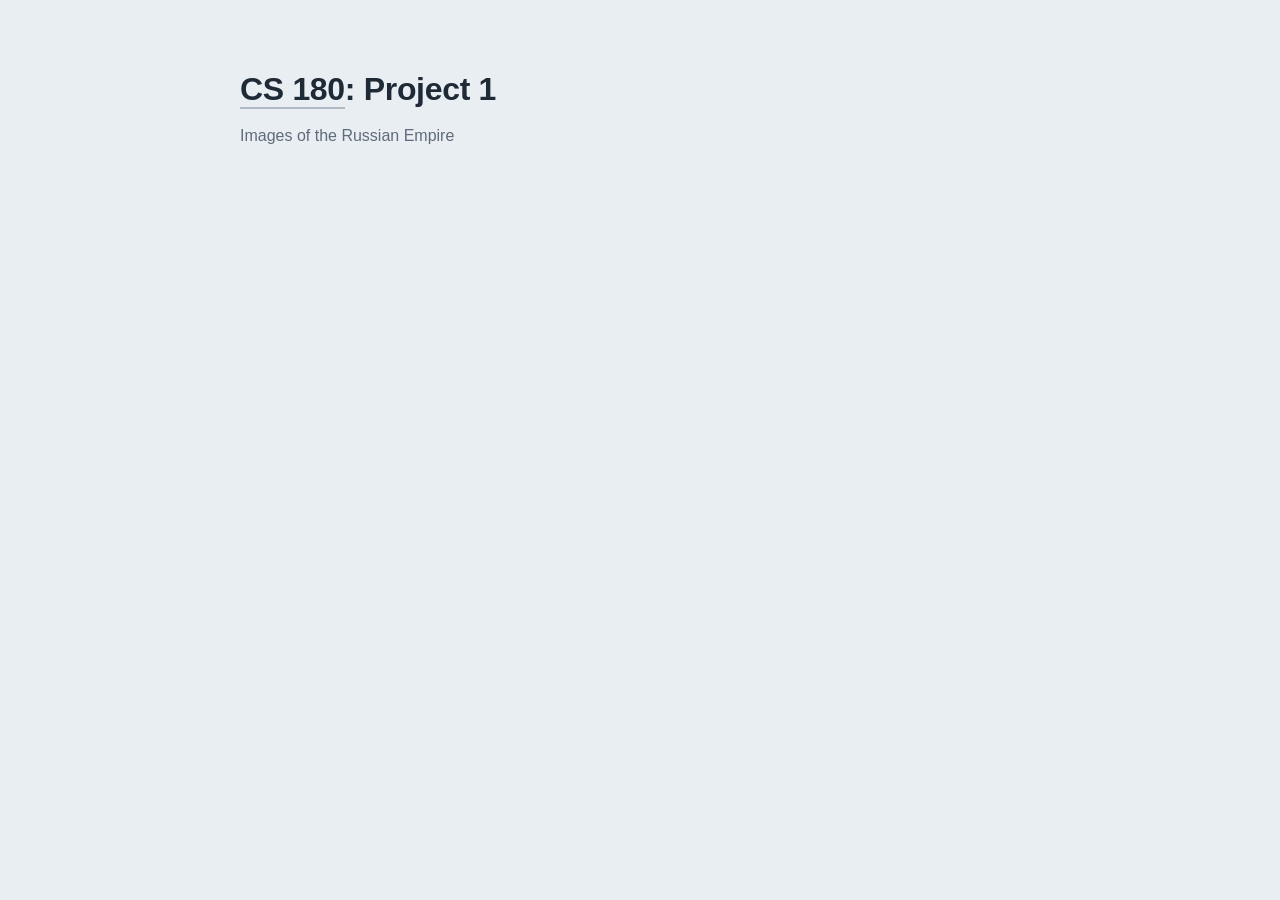
==== proj1/index.html @ c1b280d6 "Add Project 1 page and index entry Co-authored-by: Copilot App <223556219+Copilot@users.noreply.gith" ====
<!DOCTYPE html>
<html lang="en">
<head>
    <meta charset="UTF-8">
    <meta name="viewport" content="width=device-width, initial-scale=1.0">
    <title>CS 180: Project 1</title>
    <link rel="stylesheet" href="../style.css">
    <link rel="icon" href="data:image/svg+xml,<svg xmlns=%22http://www.w3.org/2000/svg%22 viewBox=%220 0 100 100%22><text y=%22.9em%22 font-size=%2290%22>⚡</text></svg>">
</head>
<body>
    <main class="container">
        <header class="page-header">
            <h1><a class="crumb" href="../">CS 180</a>: Project 1</h1>
            <div class="subtitle">Images of the Russian Empire</div>
        </header>
    </main>
</body>
</html>
---- style.css ----
:root {
    --background-color: #e9eef3;
    --card-background: #f2f5f8;
    --text-color: #1f2a37;
    --muted-text: #5f6b7a;
    --link-color: #1e40af;
    --accent-color: #92400e;
    --border-color: #b0bac5;
    --max-width: 800px;
    --horizontal-padding: 2rem;
}

body {
    font-family: -apple-system, BlinkMacSystemFont, 'Segoe UI', Roboto, Oxygen, Ubuntu, Cantarell, sans-serif;
    line-height: 1.6;
    margin: 0;
    padding: 0;
    background-color: var(--background-color);
    color: var(--text-color);
    -webkit-text-size-adjust: 100%;
}

a {
    color: var(--link-color);
}

/* Layout */
.container {
    max-width: var(--max-width);
    margin: 0 auto;
    padding: 4rem var(--horizontal-padding);
}

.page-header {
    margin-bottom: 1rem;
}

.page-header h1 {
    margin: 0 0 0.5rem;
    font-size: 2rem;
    font-weight: 600;
    letter-spacing: -0.01em;
}

.subtitle {
    color: var(--muted-text);
    font-size: 1rem;
}

/* Sections */
.part {
    margin-top: 2.5rem;
    padding-top: 2rem;
    border-top: 2px solid var(--border-color);
}

.part h2 {
    font-size: 1.5rem;
    font-weight: 700;
    margin: 0 0 1rem;
    letter-spacing: -0.01em;
}

.text {
    font-size: 0.95rem;
    line-height: 1.7;
    color: var(--text-color);
    margin: 0 0 1rem;
}

.text:empty {
    margin: 0;
}

/* Galleries */
.gallery {
    display: grid;
    grid-template-columns: repeat(2, 1fr);
    gap: 1.5rem;
    margin: 1.5rem 0;
}

figure {
    margin: 0;
    background: var(--card-background);
    padding: 1rem;
    border-radius: 8px;
    box-shadow: 0 2px 4px rgba(0, 0, 0, 0.05);
}

figure img {
    width: 100%;
    height: auto;
    display: block;
    border-radius: 6px;
    background: var(--background-color);
}

figcaption {
    margin-top: 0.75rem;
    font-size: 0.85rem;
    color: var(--muted-text);
    text-align: center;
}

figure.single {
    max-width: 520px;
    margin: 1.5rem auto;
}

@media (max-width: 768px) {
    .gallery {
        grid-template-columns: 1fr;
    }

    .page-header h1 {
        font-size: 1.6rem;
    }
}

/* Breadcrumb link in page header */
.crumb {
    color: inherit;
    text-decoration: none;
    border-bottom: 2px solid var(--border-color);
    transition: border-color 0.2s ease, color 0.2s ease;
}

.crumb:hover {
    color: var(--link-color);
    border-bottom-color: var(--link-color);
}

/* Project index list */
.project-list {
    list-style: none;
    padding: 0;
    margin: 0;
}

.project-list li {
    background: var(--card-background);
    padding: 1rem 1.25rem;
    border-radius: 8px;
    box-shadow: 0 2px 4px rgba(0, 0, 0, 0.05);
    margin-bottom: 1rem;
    transition: transform 0.2s ease-in-out;
}

.project-list li:hover {
    transform: translateY(-2px);
}

.project-list a {
    font-weight: 600;
    text-decoration: none;
    color: var(--link-color);
}

.project-list a:hover {
    text-decoration: underline;
}

.project-desc {
    display: block;
    font-size: 0.9rem;
    color: var(--muted-text);
    margin-top: 0.25rem;
}
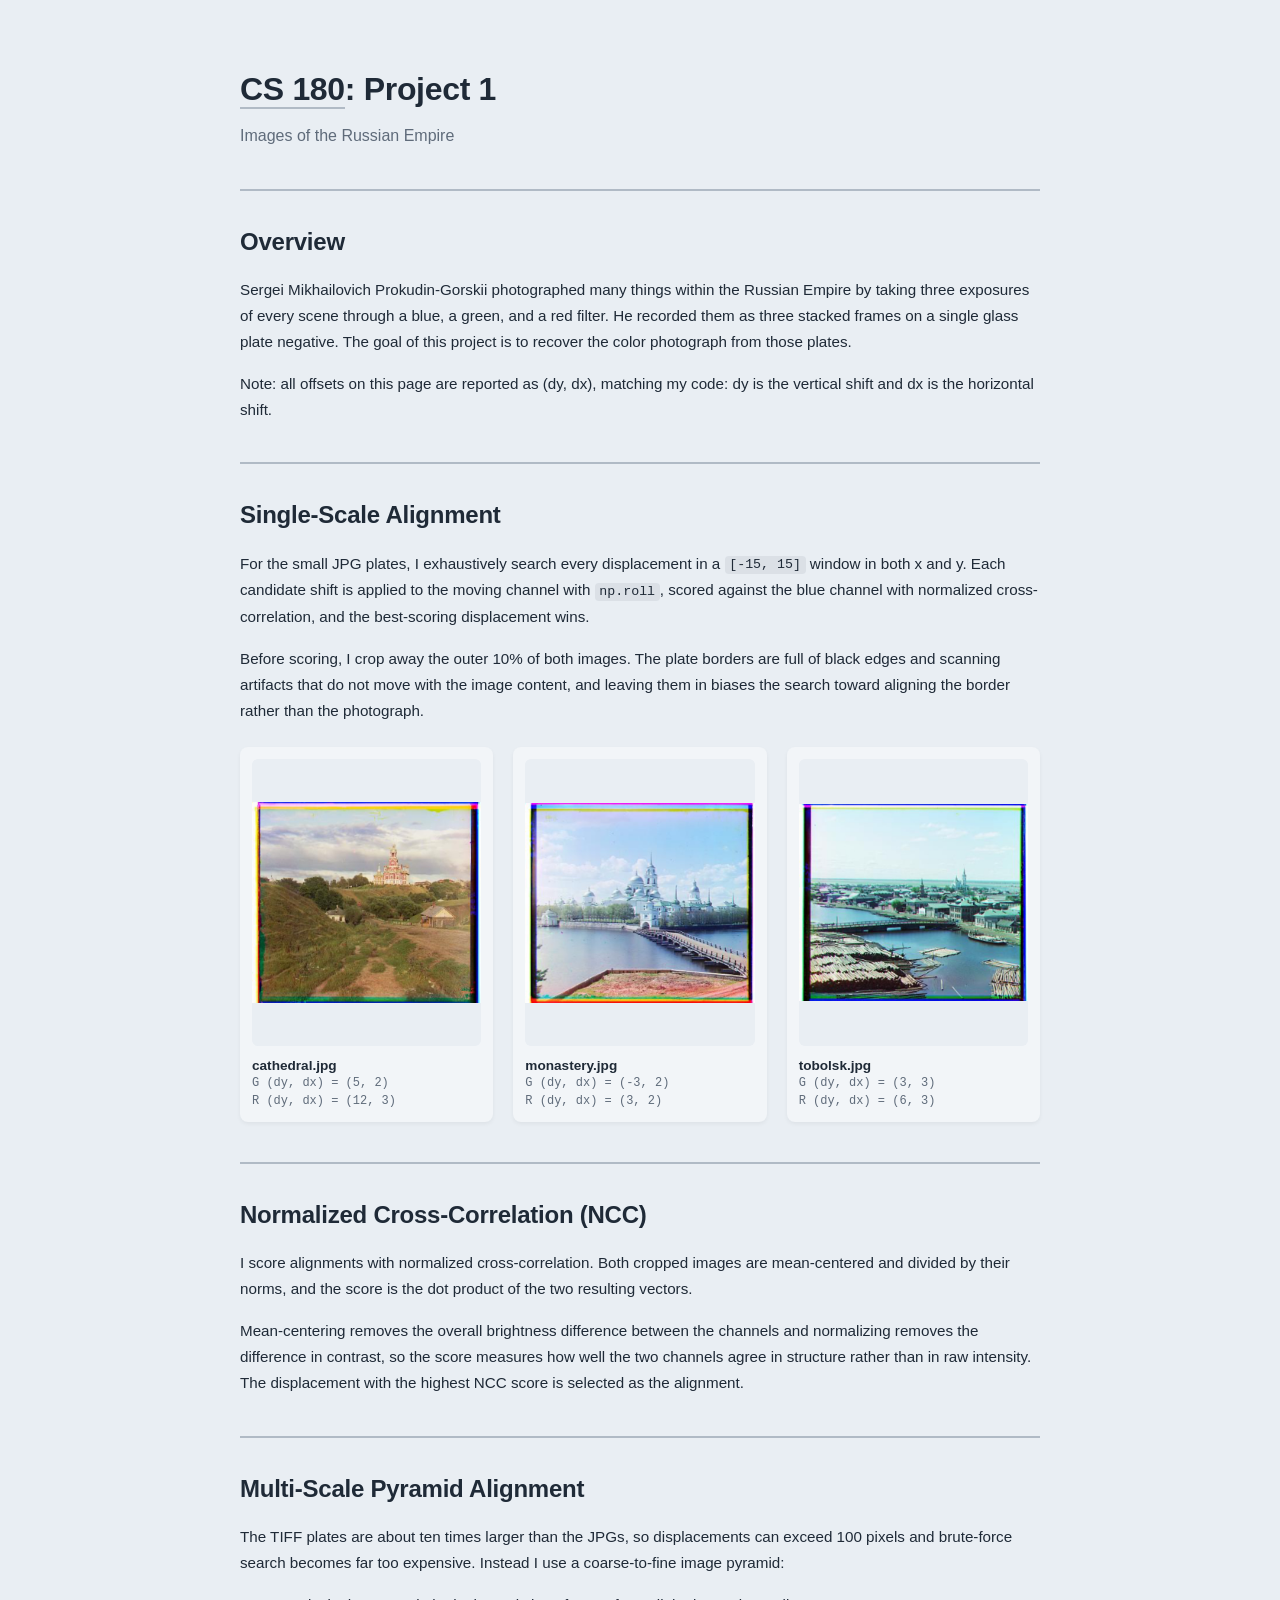
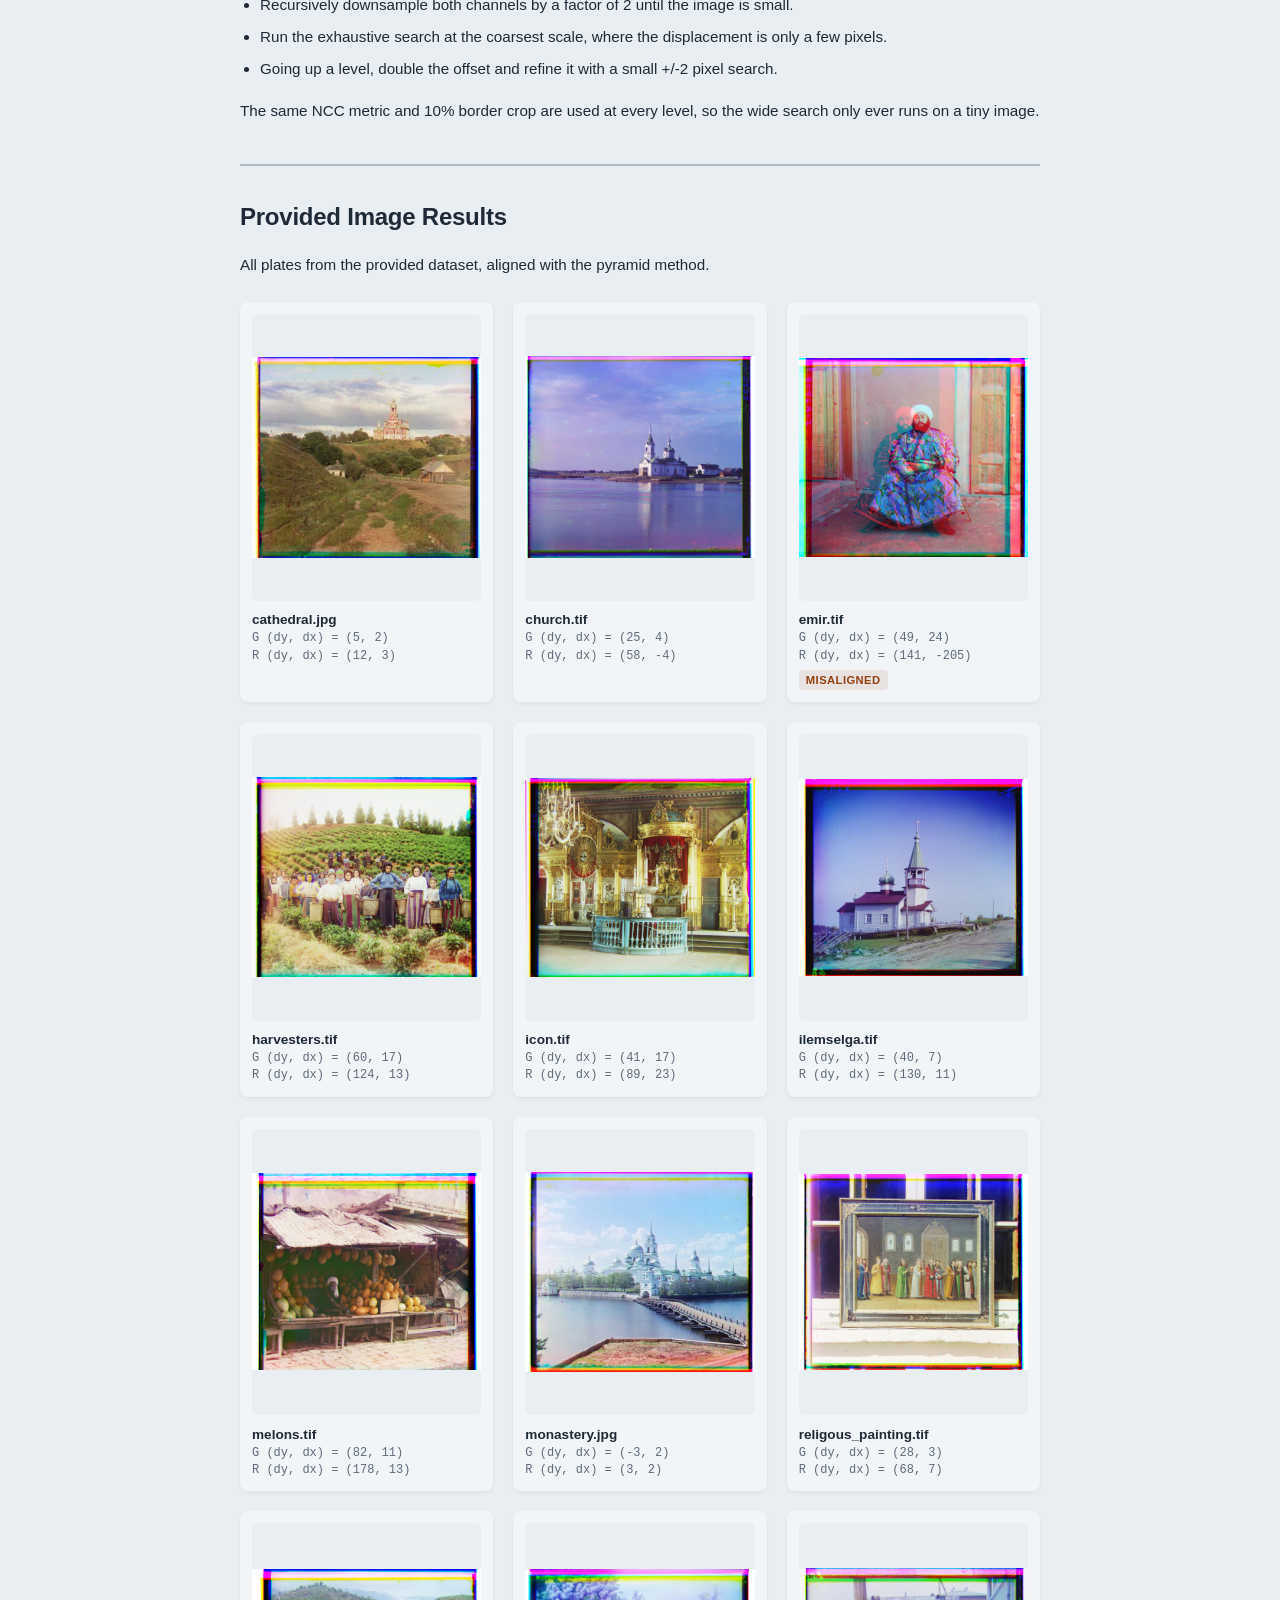
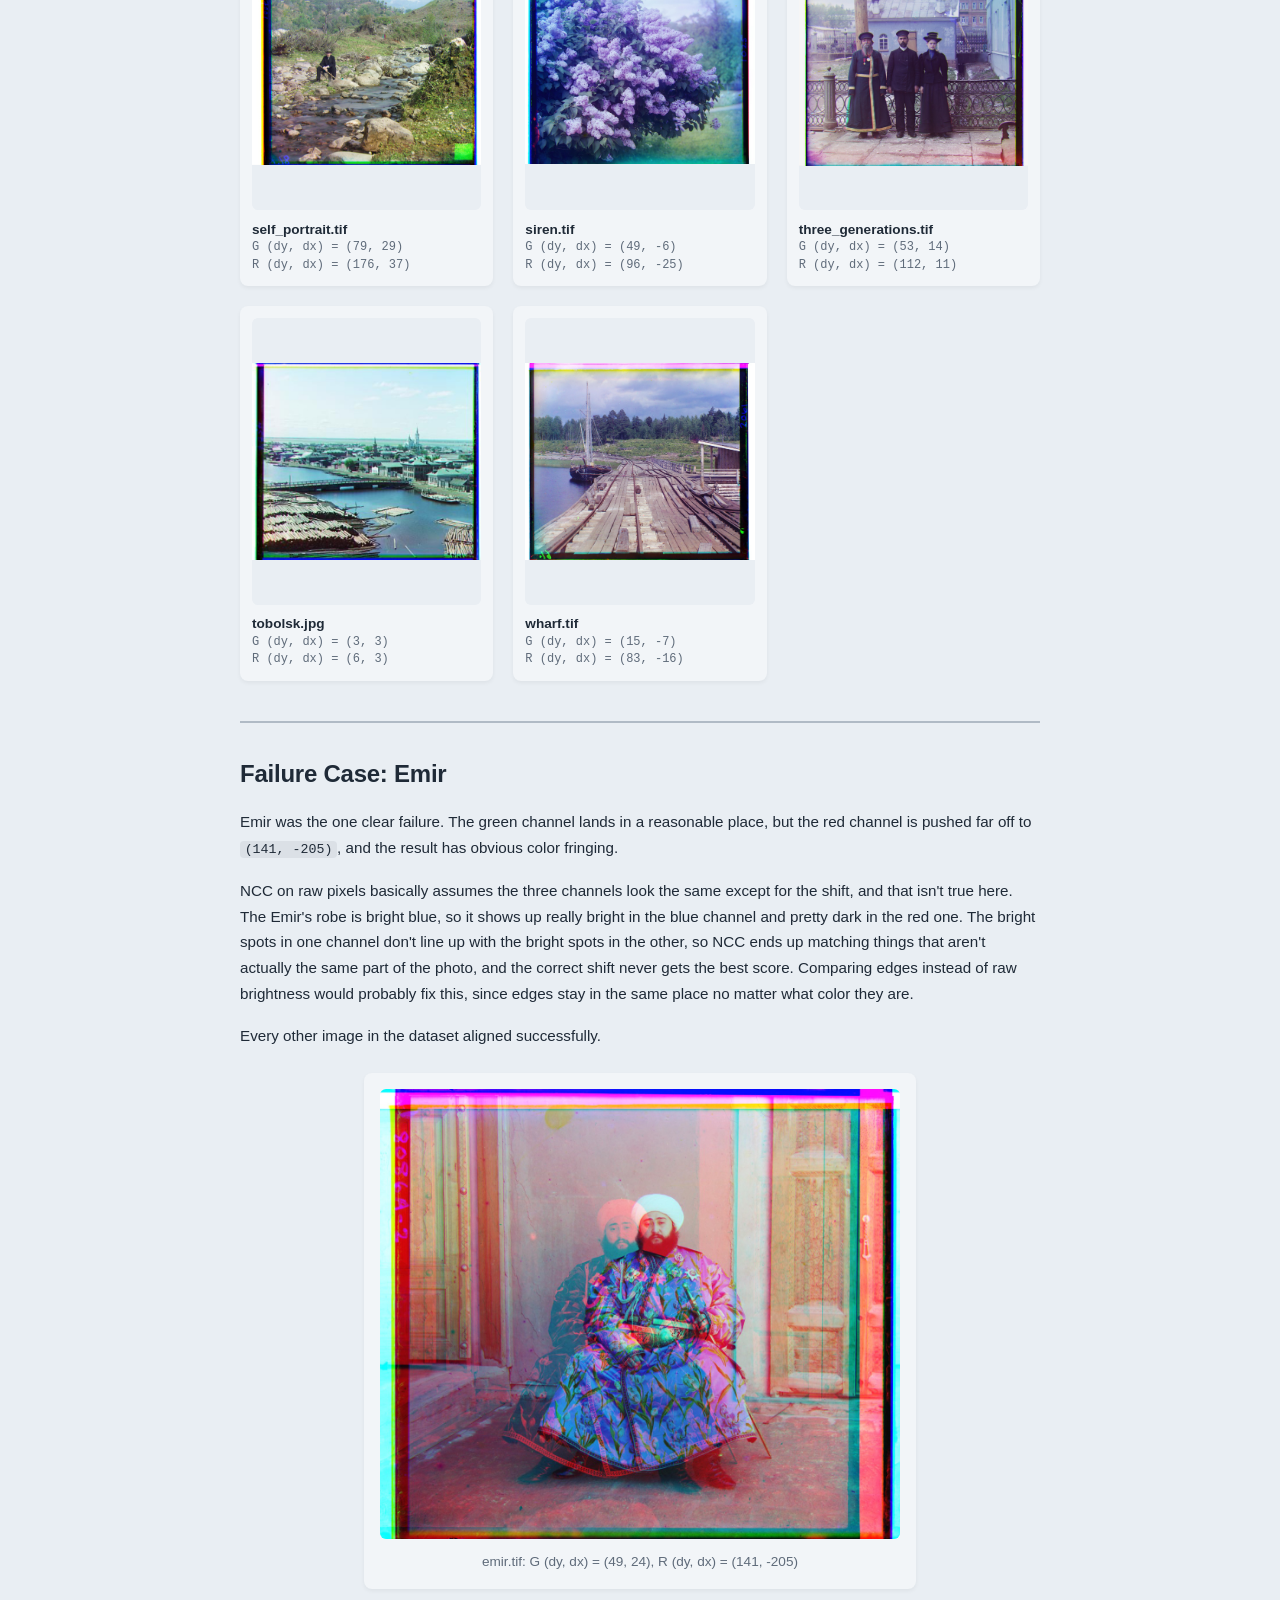
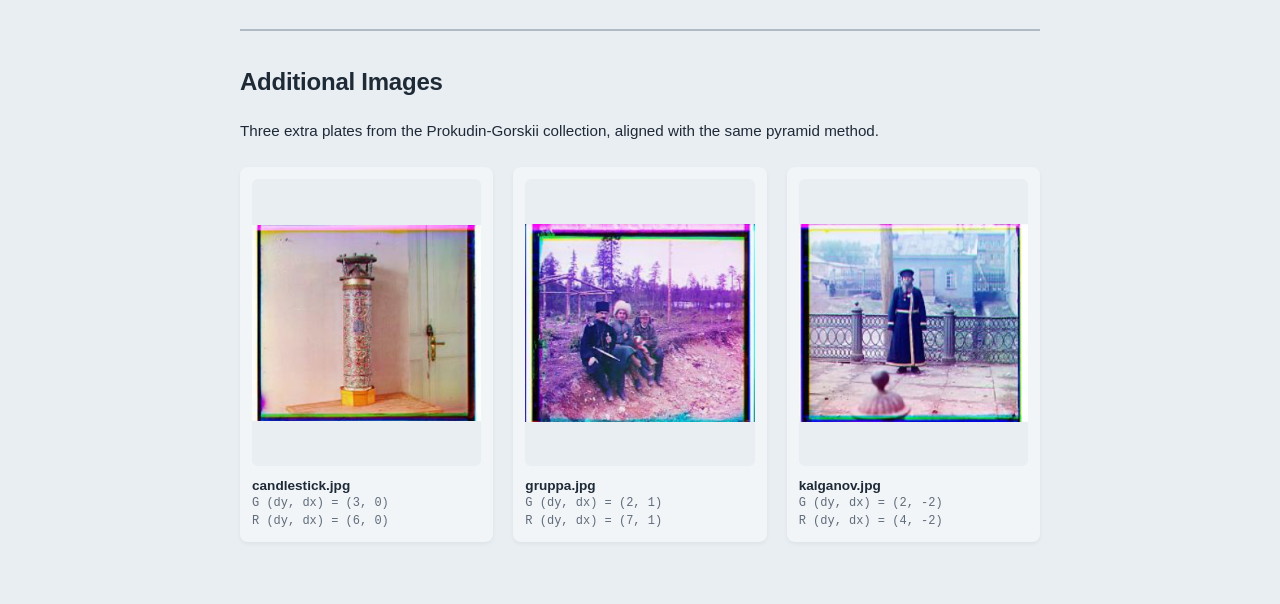
==== commit f891b567: "Add Project 1 writeup: Prokudin-Gorskii colorization Co-authored-by: Copilot App <223556219+Copilot@" ====
--- a/proj1/index.html
+++ b/proj1/index.html
@@ -13,6 +13,223 @@
             <h1><a class="crumb" href="../">CS 180</a>: Project 1</h1>
             <div class="subtitle">Images of the Russian Empire</div>
         </header>
+
+        <section class="part">
+            <h2>Overview</h2>
+            <p class="text">Sergei Mikhailovich Prokudin-Gorskii photographed many things within the Russian Empire by taking three exposures of every scene through a blue, a green, and a red filter. He recorded them as three stacked frames on a single glass plate negative. The goal of this project is to recover the color photograph from those plates.</p>
+            <p class="text">Note: all offsets on this page are reported as (dy, dx), matching my code: dy is the vertical shift and dx is the horizontal shift.</p>
+        </section>
+
+        <section class="part">
+            <h2>Single-Scale Alignment</h2>
+            <p class="text">For the small JPG plates, I exhaustively search every displacement in a <code>[-15, 15]</code> window in both x and y. Each candidate shift is applied to the moving channel with <code>np.roll</code>, scored against the blue channel with normalized cross-correlation, and the best-scoring displacement wins.</p>
+            <p class="text">Before scoring, I crop away the outer 10% of both images. The plate borders are full of black edges and scanning artifacts that do not move with the image content, and leaving them in biases the search toward aligning the border rather than the photograph.</p>
+            <div class="result-grid">
+                <figure>
+                    <img src="media/single_scale/cathedral_single.jpg" alt="Cathedral, colorized">
+                    <figcaption>
+                        <span class="img-name">cathedral.jpg</span>
+                        <span class="offset">G (dy, dx) = (5, 2)</span>
+                        <span class="offset">R (dy, dx) = (12, 3)</span>
+                    </figcaption>
+                </figure>
+                <figure>
+                    <img src="media/single_scale/monastery_single.jpg" alt="Monastery, colorized">
+                    <figcaption>
+                        <span class="img-name">monastery.jpg</span>
+                        <span class="offset">G (dy, dx) = (-3, 2)</span>
+                        <span class="offset">R (dy, dx) = (3, 2)</span>
+                    </figcaption>
+                </figure>
+                <figure>
+                    <img src="media/single_scale/tobolsk_single.jpg" alt="Tobolsk, colorized">
+                    <figcaption>
+                        <span class="img-name">tobolsk.jpg</span>
+                        <span class="offset">G (dy, dx) = (3, 3)</span>
+                        <span class="offset">R (dy, dx) = (6, 3)</span>
+                    </figcaption>
+                </figure>
+            </div>
+        </section>
+
+        <section class="part">
+            <h2>Normalized Cross-Correlation (NCC)</h2>
+            <p class="text">I score alignments with normalized cross-correlation. Both cropped images are mean-centered and divided by their norms, and the score is the dot product of the two resulting vectors.</p>
+            <p class="text">Mean-centering removes the overall brightness difference between the channels and normalizing removes the difference in contrast, so the score measures how well the two channels agree in structure rather than in raw intensity. The displacement with the highest NCC score is selected as the alignment.</p>
+        </section>
+
+        <section class="part">
+            <h2>Multi-Scale Pyramid Alignment</h2>
+            <p class="text">The TIFF plates are about ten times larger than the JPGs, so displacements can exceed 100 pixels and brute-force search becomes far too expensive. Instead I use a coarse-to-fine image pyramid:</p>
+            <ul class="steps">
+                <li>Recursively downsample both channels by a factor of 2 until the image is small.</li>
+                <li>Run the exhaustive search at the coarsest scale, where the displacement is only a few pixels.</li>
+                <li>Going up a level, double the offset and refine it with a small +/-2 pixel search.</li>
+            </ul>
+            <p class="text">The same NCC metric and 10% border crop are used at every level, so the wide search only ever runs on a tiny image.</p>
+        </section>
+
+        <section class="part">
+            <h2>Provided Image Results</h2>
+            <p class="text">All plates from the provided dataset, aligned with the pyramid method.</p>
+            <div class="result-grid">
+                <figure>
+                    <img src="media/pyramid/cathedral_pyramid.jpg" alt="Cathedral, colorized" loading="lazy">
+                    <figcaption>
+                        <span class="img-name">cathedral.jpg</span>
+                        <span class="offset">G (dy, dx) = (5, 2)</span>
+                        <span class="offset">R (dy, dx) = (12, 3)</span>
+                    </figcaption>
+                </figure>
+                <figure>
+                    <img src="media/pyramid/church_pyramid.jpg" alt="Church, colorized" loading="lazy">
+                    <figcaption>
+                        <span class="img-name">church.tif</span>
+                        <span class="offset">G (dy, dx) = (25, 4)</span>
+                        <span class="offset">R (dy, dx) = (58, -4)</span>
+                    </figcaption>
+                </figure>
+                <figure>
+                    <img src="media/pyramid/emir_pyramid.jpg" alt="Emir, colorized, with visible misalignment" loading="lazy">
+                    <figcaption>
+                        <span class="img-name">emir.tif</span>
+                        <span class="offset">G (dy, dx) = (49, 24)</span>
+                        <span class="offset">R (dy, dx) = (141, -205)</span>
+                        <span class="flag">misaligned</span>
+                    </figcaption>
+                </figure>
+                <figure>
+                    <img src="media/pyramid/harvesters_pyramid.jpg" alt="Harvesters, colorized" loading="lazy">
+                    <figcaption>
+                        <span class="img-name">harvesters.tif</span>
+                        <span class="offset">G (dy, dx) = (60, 17)</span>
+                        <span class="offset">R (dy, dx) = (124, 13)</span>
+                    </figcaption>
+                </figure>
+                <figure>
+                    <img src="media/pyramid/icon_pyramid.jpg" alt="Icon, colorized" loading="lazy">
+                    <figcaption>
+                        <span class="img-name">icon.tif</span>
+                        <span class="offset">G (dy, dx) = (41, 17)</span>
+                        <span class="offset">R (dy, dx) = (89, 23)</span>
+                    </figcaption>
+                </figure>
+                <figure>
+                    <img src="media/pyramid/ilemselga_pyramid.jpg" alt="Ilemselga, colorized" loading="lazy">
+                    <figcaption>
+                        <span class="img-name">ilemselga.tif</span>
+                        <span class="offset">G (dy, dx) = (40, 7)</span>
+                        <span class="offset">R (dy, dx) = (130, 11)</span>
+                    </figcaption>
+                </figure>
+                <figure>
+                    <img src="media/pyramid/melons_pyramid.jpg" alt="Melons, colorized" loading="lazy">
+                    <figcaption>
+                        <span class="img-name">melons.tif</span>
+                        <span class="offset">G (dy, dx) = (82, 11)</span>
+                        <span class="offset">R (dy, dx) = (178, 13)</span>
+                    </figcaption>
+                </figure>
+                <figure>
+                    <img src="media/pyramid/monastery_pyramid.jpg" alt="Monastery, colorized" loading="lazy">
+                    <figcaption>
+                        <span class="img-name">monastery.jpg</span>
+                        <span class="offset">G (dy, dx) = (-3, 2)</span>
+                        <span class="offset">R (dy, dx) = (3, 2)</span>
+                    </figcaption>
+                </figure>
+                <figure>
+                    <img src="media/pyramid/religous_painting_pyramid.jpg" alt="Religious painting, colorized" loading="lazy">
+                    <figcaption>
+                        <span class="img-name">religous_painting.tif</span>
+                        <span class="offset">G (dy, dx) = (28, 3)</span>
+                        <span class="offset">R (dy, dx) = (68, 7)</span>
+                    </figcaption>
+                </figure>
+                <figure>
+                    <img src="media/pyramid/self_portrait_pyramid.jpg" alt="Self portrait, colorized" loading="lazy">
+                    <figcaption>
+                        <span class="img-name">self_portrait.tif</span>
+                        <span class="offset">G (dy, dx) = (79, 29)</span>
+                        <span class="offset">R (dy, dx) = (176, 37)</span>
+                    </figcaption>
+                </figure>
+                <figure>
+                    <img src="media/pyramid/siren_pyramid.jpg" alt="Siren, colorized" loading="lazy">
+                    <figcaption>
+                        <span class="img-name">siren.tif</span>
+                        <span class="offset">G (dy, dx) = (49, -6)</span>
+                        <span class="offset">R (dy, dx) = (96, -25)</span>
+                    </figcaption>
+                </figure>
+                <figure>
+                    <img src="media/pyramid/three_generations_pyramid.jpg" alt="Three generations, colorized" loading="lazy">
+                    <figcaption>
+                        <span class="img-name">three_generations.tif</span>
+                        <span class="offset">G (dy, dx) = (53, 14)</span>
+                        <span class="offset">R (dy, dx) = (112, 11)</span>
+                    </figcaption>
+                </figure>
+                <figure>
+                    <img src="media/pyramid/tobolsk_pyramid.jpg" alt="Tobolsk, colorized" loading="lazy">
+                    <figcaption>
+                        <span class="img-name">tobolsk.jpg</span>
+                        <span class="offset">G (dy, dx) = (3, 3)</span>
+                        <span class="offset">R (dy, dx) = (6, 3)</span>
+                    </figcaption>
+                </figure>
+                <figure>
+                    <img src="media/pyramid/wharf_pyramid.jpg" alt="Wharf, colorized" loading="lazy">
+                    <figcaption>
+                        <span class="img-name">wharf.tif</span>
+                        <span class="offset">G (dy, dx) = (15, -7)</span>
+                        <span class="offset">R (dy, dx) = (83, -16)</span>
+                    </figcaption>
+                </figure>
+            </div>
+        </section>
+
+        <section class="part">
+            <h2>Failure Case: Emir</h2>
+            <p class="text">Emir was the one clear failure. The green channel lands in a reasonable place, but the red channel is pushed far off to <code>(141, -205)</code>, and the result has obvious color fringing.</p>
+            <p class="text">NCC on raw pixels basically assumes the three channels look the same except for the shift, and that isn't true here. The Emir's robe is bright blue, so it shows up really bright in the blue channel and pretty dark in the red one. The bright spots in one channel don't line up with the bright spots in the other, so NCC ends up matching things that aren't actually the same part of the photo, and the correct shift never gets the best score. Comparing edges instead of raw brightness would probably fix this, since edges stay in the same place no matter what color they are.</p>
+            <p class="text">Every other image in the dataset aligned successfully.</p>
+            <figure class="single">
+                <img src="media/pyramid/emir_pyramid.jpg" alt="Emir, colorized, showing misalignment of the red channel" loading="lazy">
+                <figcaption>emir.tif: G (dy, dx) = (49, 24), R (dy, dx) = (141, -205)</figcaption>
+            </figure>
+        </section>
+
+        <section class="part">
+            <h2>Additional Images</h2>
+            <p class="text">Three extra plates from the Prokudin-Gorskii collection, aligned with the same pyramid method.</p>
+            <div class="result-grid">
+                <figure>
+                    <img src="media/additional/candlestick_pyramid.jpg" alt="Candlestick, colorized" loading="lazy">
+                    <figcaption>
+                        <span class="img-name">candlestick.jpg</span>
+                        <span class="offset">G (dy, dx) = (3, 0)</span>
+                        <span class="offset">R (dy, dx) = (6, 0)</span>
+                    </figcaption>
+                </figure>
+                <figure>
+                    <img src="media/additional/gruppa_pyramid.jpg" alt="Gruppa, colorized" loading="lazy">
+                    <figcaption>
+                        <span class="img-name">gruppa.jpg</span>
+                        <span class="offset">G (dy, dx) = (2, 1)</span>
+                        <span class="offset">R (dy, dx) = (7, 1)</span>
+                    </figcaption>
+                </figure>
+                <figure>
+                    <img src="media/additional/kalganov_pyramid.jpg" alt="Kalganov, colorized" loading="lazy">
+                    <figcaption>
+                        <span class="img-name">kalganov.jpg</span>
+                        <span class="offset">G (dy, dx) = (2, -2)</span>
+                        <span class="offset">R (dy, dx) = (4, -2)</span>
+                    </figcaption>
+                </figure>
+            </div>
+        </section>
     </main>
 </body>
 </html>
--- a/style.css
+++ b/style.css
@@ -167,3 +167,83 @@
     color: var(--muted-text);
     margin-top: 0.25rem;
 }
+
+/* Inline code */
+code {
+    font-family: ui-monospace, SFMono-Regular, Menlo, Monaco, Consolas, monospace;
+    font-size: 0.875em;
+    background: rgba(31, 42, 55, 0.07);
+    padding: 0.1em 0.35em;
+    border-radius: 4px;
+}
+
+.steps {
+    margin: 0 0 1rem;
+    padding-left: 1.25rem;
+    font-size: 0.95rem;
+    line-height: 1.7;
+}
+
+.steps li {
+    margin-bottom: 0.4rem;
+}
+
+/* Results grid */
+.result-grid {
+    display: grid;
+    grid-template-columns: repeat(auto-fill, minmax(220px, 1fr));
+    gap: 1.25rem;
+    margin: 1.5rem 0 0;
+}
+
+.result-grid figure {
+    padding: 0.75rem;
+    display: flex;
+    flex-direction: column;
+}
+
+.result-grid img {
+    aspect-ratio: 4 / 5;
+    object-fit: contain;
+}
+
+.result-grid figcaption {
+    text-align: left;
+    margin-top: 0.6rem;
+    line-height: 1.45;
+}
+
+.img-name {
+    display: block;
+    font-weight: 600;
+    color: var(--text-color);
+    font-size: 0.85rem;
+    word-break: break-all;
+}
+
+.offset {
+    display: block;
+    font-family: ui-monospace, SFMono-Regular, Menlo, Monaco, Consolas, monospace;
+    font-size: 0.75rem;
+    color: var(--muted-text);
+}
+
+.flag {
+    display: inline-block;
+    margin-top: 0.35rem;
+    font-size: 0.7rem;
+    font-weight: 600;
+    text-transform: uppercase;
+    letter-spacing: 0.04em;
+    color: var(--accent-color);
+    background: rgba(146, 64, 14, 0.1);
+    padding: 0.1rem 0.45rem;
+    border-radius: 4px;
+}
+
+@media (max-width: 480px) {
+    .result-grid {
+        grid-template-columns: repeat(auto-fill, minmax(150px, 1fr));
+        gap: 1rem;
+    }
+}
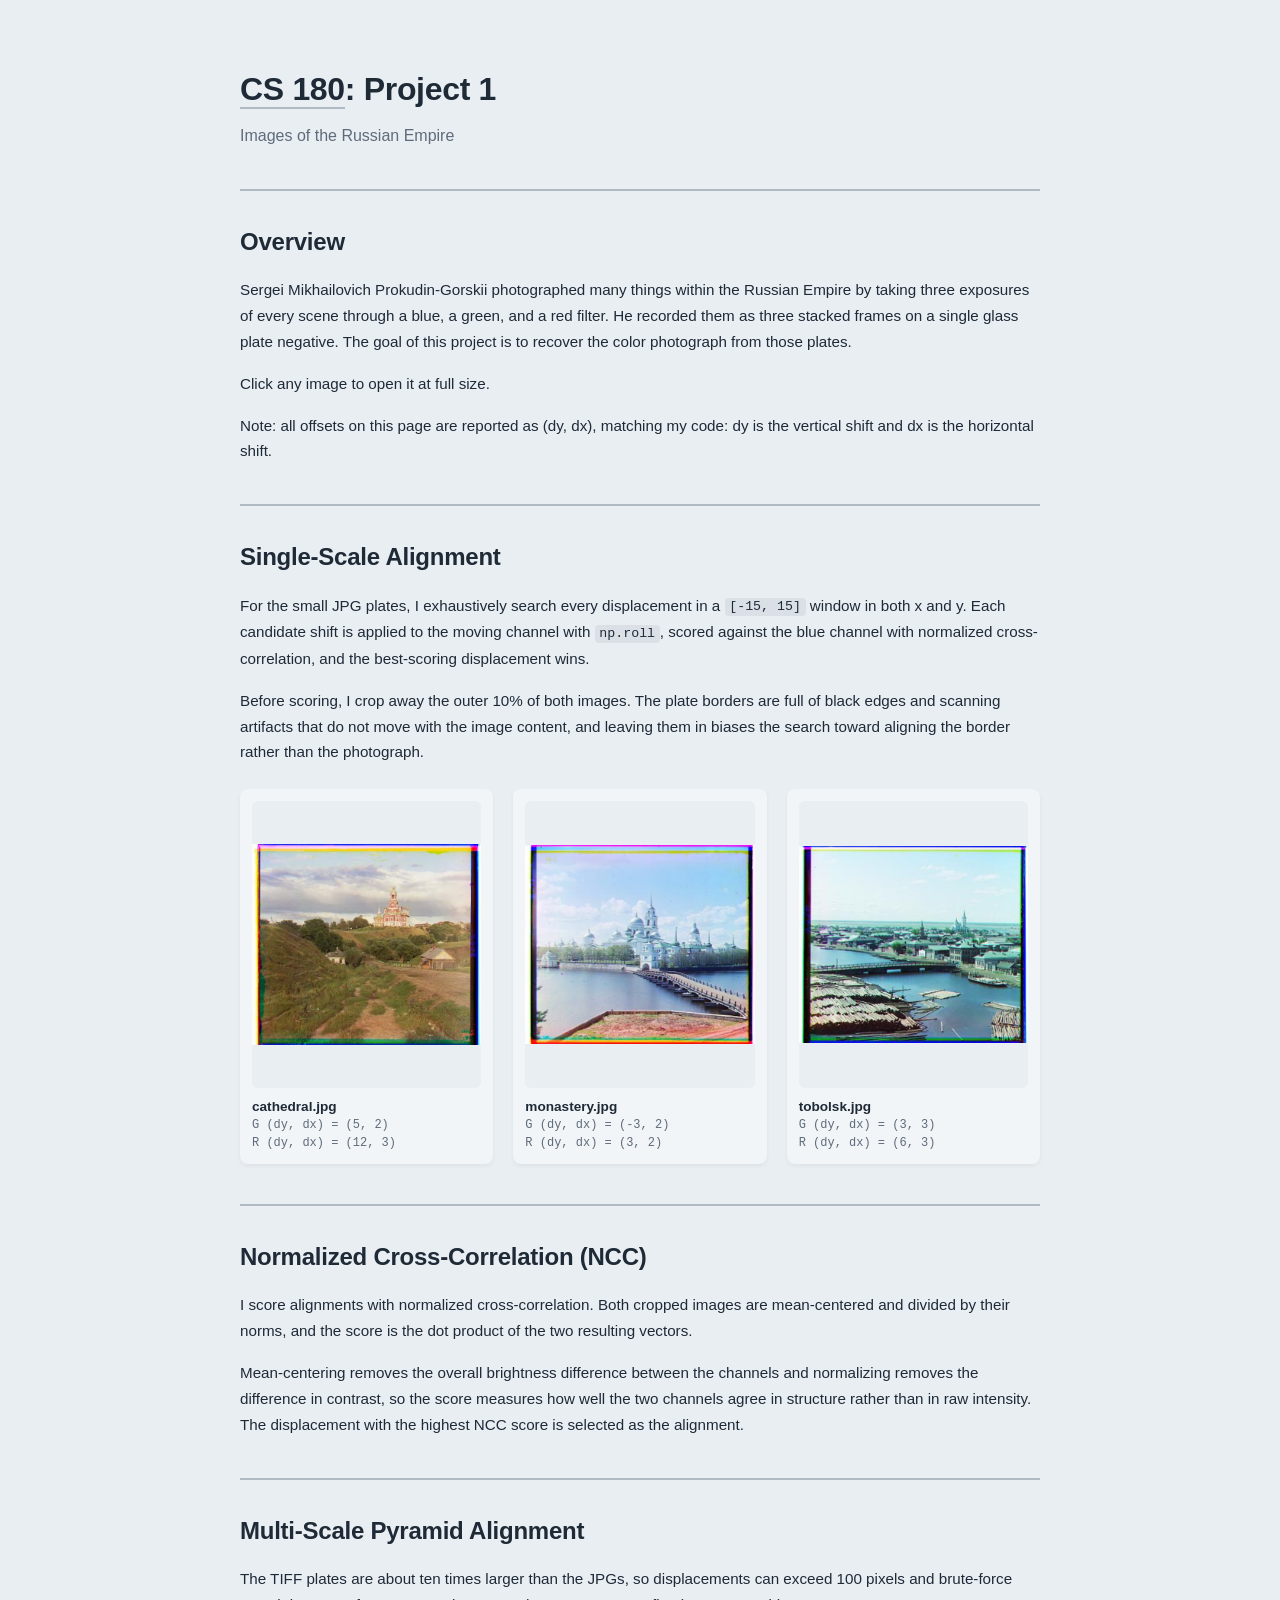
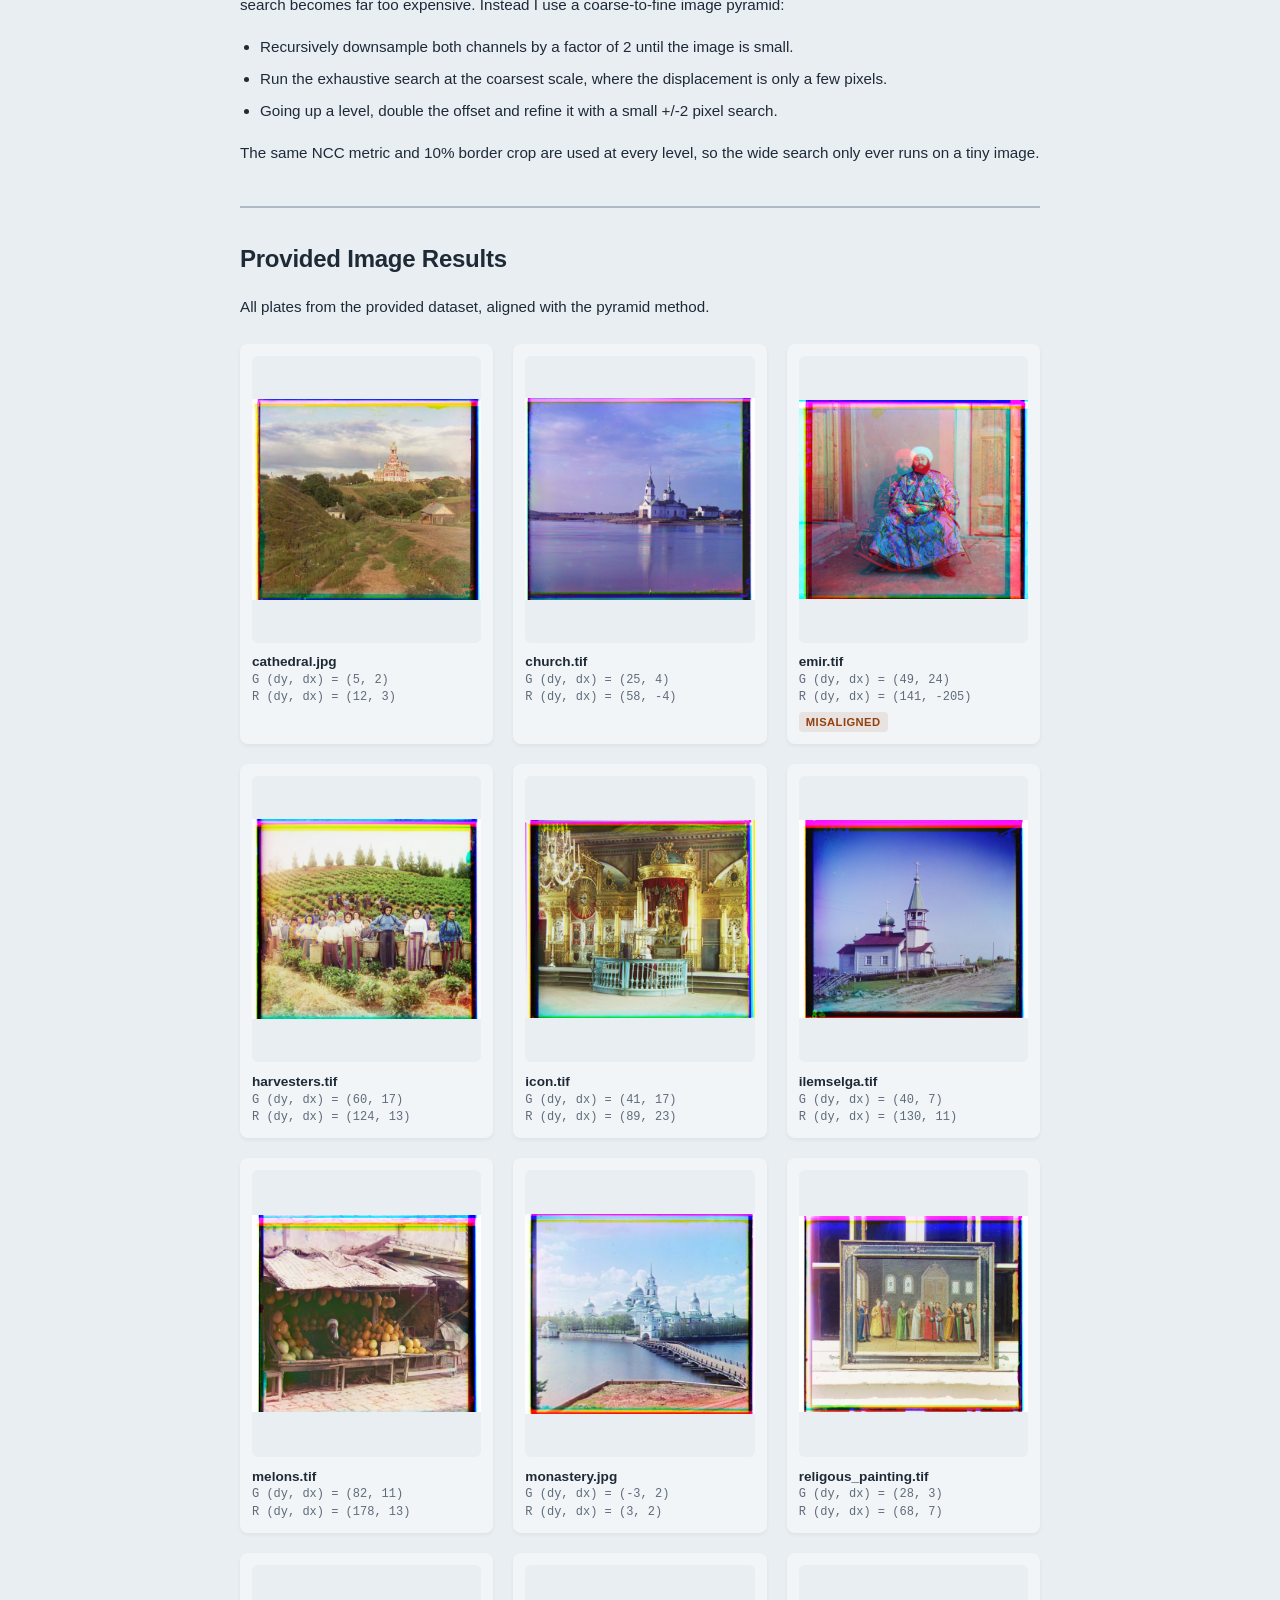
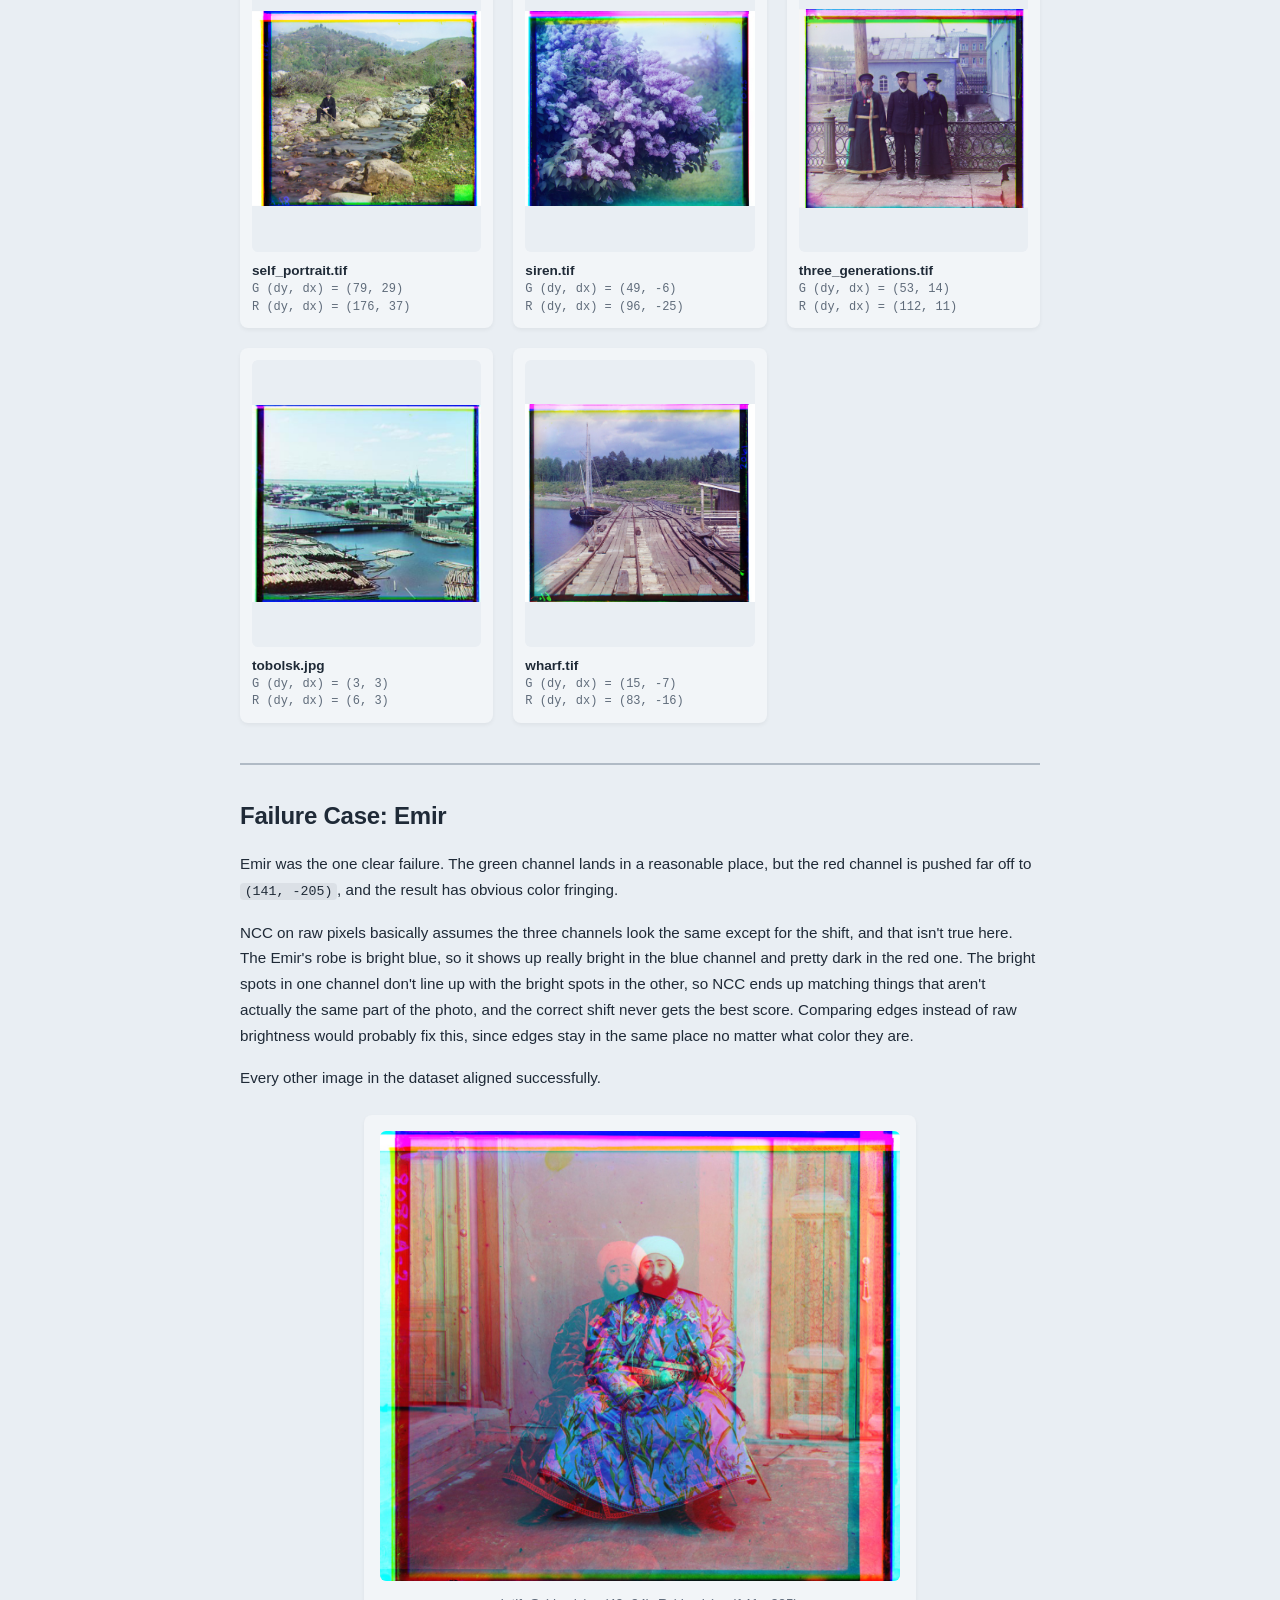
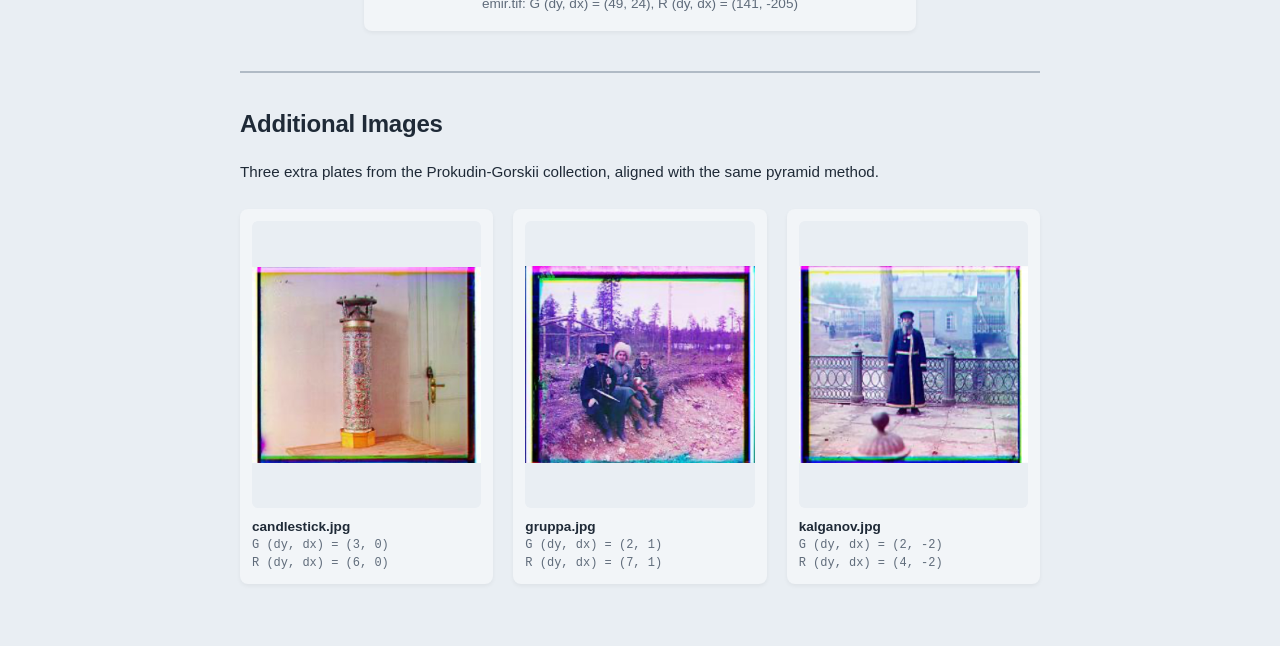
==== commit 8eae799a: "Make Project 1 images click-to-enlarge Co-authored-by: Copilot App <223556219+Copilot@users.noreply." ====
--- a/proj1/index.html
+++ b/proj1/index.html
@@ -17,6 +17,7 @@
         <section class="part">
             <h2>Overview</h2>
             <p class="text">Sergei Mikhailovich Prokudin-Gorskii photographed many things within the Russian Empire by taking three exposures of every scene through a blue, a green, and a red filter. He recorded them as three stacked frames on a single glass plate negative. The goal of this project is to recover the color photograph from those plates.</p>
+            <p class="text">Click any image to open it at full size.</p>
             <p class="text">Note: all offsets on this page are reported as (dy, dx), matching my code: dy is the vertical shift and dx is the horizontal shift.</p>
         </section>
 
@@ -26,7 +27,7 @@
             <p class="text">Before scoring, I crop away the outer 10% of both images. The plate borders are full of black edges and scanning artifacts that do not move with the image content, and leaving them in biases the search toward aligning the border rather than the photograph.</p>
             <div class="result-grid">
                 <figure>
-                    <img src="media/single_scale/cathedral_single.jpg" alt="Cathedral, colorized">
+                    <a class="zoom" href="media/single_scale/cathedral_single.jpg" target="_blank" rel="noopener"><img src="media/single_scale/cathedral_single.jpg" alt="Cathedral, colorized"></a>
                     <figcaption>
                         <span class="img-name">cathedral.jpg</span>
                         <span class="offset">G (dy, dx) = (5, 2)</span>
@@ -34,7 +35,7 @@
                     </figcaption>
                 </figure>
                 <figure>
-                    <img src="media/single_scale/monastery_single.jpg" alt="Monastery, colorized">
+                    <a class="zoom" href="media/single_scale/monastery_single.jpg" target="_blank" rel="noopener"><img src="media/single_scale/monastery_single.jpg" alt="Monastery, colorized"></a>
                     <figcaption>
                         <span class="img-name">monastery.jpg</span>
                         <span class="offset">G (dy, dx) = (-3, 2)</span>
@@ -42,7 +43,7 @@
                     </figcaption>
                 </figure>
                 <figure>
-                    <img src="media/single_scale/tobolsk_single.jpg" alt="Tobolsk, colorized">
+                    <a class="zoom" href="media/single_scale/tobolsk_single.jpg" target="_blank" rel="noopener"><img src="media/single_scale/tobolsk_single.jpg" alt="Tobolsk, colorized"></a>
                     <figcaption>
                         <span class="img-name">tobolsk.jpg</span>
                         <span class="offset">G (dy, dx) = (3, 3)</span>
@@ -74,7 +75,7 @@
             <p class="text">All plates from the provided dataset, aligned with the pyramid method.</p>
             <div class="result-grid">
                 <figure>
-                    <img src="media/pyramid/cathedral_pyramid.jpg" alt="Cathedral, colorized" loading="lazy">
+                    <a class="zoom" href="media/pyramid/cathedral_pyramid.jpg" target="_blank" rel="noopener"><img src="media/pyramid/cathedral_pyramid.jpg" alt="Cathedral, colorized" loading="lazy"></a>
                     <figcaption>
                         <span class="img-name">cathedral.jpg</span>
                         <span class="offset">G (dy, dx) = (5, 2)</span>
@@ -82,7 +83,7 @@
                     </figcaption>
                 </figure>
                 <figure>
-                    <img src="media/pyramid/church_pyramid.jpg" alt="Church, colorized" loading="lazy">
+                    <a class="zoom" href="media/pyramid/church_pyramid.jpg" target="_blank" rel="noopener"><img src="media/pyramid/church_pyramid.jpg" alt="Church, colorized" loading="lazy"></a>
                     <figcaption>
                         <span class="img-name">church.tif</span>
                         <span class="offset">G (dy, dx) = (25, 4)</span>
@@ -90,7 +91,7 @@
                     </figcaption>
                 </figure>
                 <figure>
-                    <img src="media/pyramid/emir_pyramid.jpg" alt="Emir, colorized, with visible misalignment" loading="lazy">
+                    <a class="zoom" href="media/pyramid/emir_pyramid.jpg" target="_blank" rel="noopener"><img src="media/pyramid/emir_pyramid.jpg" alt="Emir, colorized, with visible misalignment" loading="lazy"></a>
                     <figcaption>
                         <span class="img-name">emir.tif</span>
                         <span class="offset">G (dy, dx) = (49, 24)</span>
@@ -99,7 +100,7 @@
                     </figcaption>
                 </figure>
                 <figure>
-                    <img src="media/pyramid/harvesters_pyramid.jpg" alt="Harvesters, colorized" loading="lazy">
+                    <a class="zoom" href="media/pyramid/harvesters_pyramid.jpg" target="_blank" rel="noopener"><img src="media/pyramid/harvesters_pyramid.jpg" alt="Harvesters, colorized" loading="lazy"></a>
                     <figcaption>
                         <span class="img-name">harvesters.tif</span>
                         <span class="offset">G (dy, dx) = (60, 17)</span>
@@ -107,7 +108,7 @@
                     </figcaption>
                 </figure>
                 <figure>
-                    <img src="media/pyramid/icon_pyramid.jpg" alt="Icon, colorized" loading="lazy">
+                    <a class="zoom" href="media/pyramid/icon_pyramid.jpg" target="_blank" rel="noopener"><img src="media/pyramid/icon_pyramid.jpg" alt="Icon, colorized" loading="lazy"></a>
                     <figcaption>
                         <span class="img-name">icon.tif</span>
                         <span class="offset">G (dy, dx) = (41, 17)</span>
@@ -115,7 +116,7 @@
                     </figcaption>
                 </figure>
                 <figure>
-                    <img src="media/pyramid/ilemselga_pyramid.jpg" alt="Ilemselga, colorized" loading="lazy">
+                    <a class="zoom" href="media/pyramid/ilemselga_pyramid.jpg" target="_blank" rel="noopener"><img src="media/pyramid/ilemselga_pyramid.jpg" alt="Ilemselga, colorized" loading="lazy"></a>
                     <figcaption>
                         <span class="img-name">ilemselga.tif</span>
                         <span class="offset">G (dy, dx) = (40, 7)</span>
@@ -123,7 +124,7 @@
                     </figcaption>
                 </figure>
                 <figure>
-                    <img src="media/pyramid/melons_pyramid.jpg" alt="Melons, colorized" loading="lazy">
+                    <a class="zoom" href="media/pyramid/melons_pyramid.jpg" target="_blank" rel="noopener"><img src="media/pyramid/melons_pyramid.jpg" alt="Melons, colorized" loading="lazy"></a>
                     <figcaption>
                         <span class="img-name">melons.tif</span>
                         <span class="offset">G (dy, dx) = (82, 11)</span>
@@ -131,7 +132,7 @@
                     </figcaption>
                 </figure>
                 <figure>
-                    <img src="media/pyramid/monastery_pyramid.jpg" alt="Monastery, colorized" loading="lazy">
+                    <a class="zoom" href="media/pyramid/monastery_pyramid.jpg" target="_blank" rel="noopener"><img src="media/pyramid/monastery_pyramid.jpg" alt="Monastery, colorized" loading="lazy"></a>
                     <figcaption>
                         <span class="img-name">monastery.jpg</span>
                         <span class="offset">G (dy, dx) = (-3, 2)</span>
@@ -139,7 +140,7 @@
                     </figcaption>
                 </figure>
                 <figure>
-                    <img src="media/pyramid/religous_painting_pyramid.jpg" alt="Religious painting, colorized" loading="lazy">
+                    <a class="zoom" href="media/pyramid/religous_painting_pyramid.jpg" target="_blank" rel="noopener"><img src="media/pyramid/religous_painting_pyramid.jpg" alt="Religious painting, colorized" loading="lazy"></a>
                     <figcaption>
                         <span class="img-name">religous_painting.tif</span>
                         <span class="offset">G (dy, dx) = (28, 3)</span>
@@ -147,7 +148,7 @@
                     </figcaption>
                 </figure>
                 <figure>
-                    <img src="media/pyramid/self_portrait_pyramid.jpg" alt="Self portrait, colorized" loading="lazy">
+                    <a class="zoom" href="media/pyramid/self_portrait_pyramid.jpg" target="_blank" rel="noopener"><img src="media/pyramid/self_portrait_pyramid.jpg" alt="Self portrait, colorized" loading="lazy"></a>
                     <figcaption>
                         <span class="img-name">self_portrait.tif</span>
                         <span class="offset">G (dy, dx) = (79, 29)</span>
@@ -155,7 +156,7 @@
                     </figcaption>
                 </figure>
                 <figure>
-                    <img src="media/pyramid/siren_pyramid.jpg" alt="Siren, colorized" loading="lazy">
+                    <a class="zoom" href="media/pyramid/siren_pyramid.jpg" target="_blank" rel="noopener"><img src="media/pyramid/siren_pyramid.jpg" alt="Siren, colorized" loading="lazy"></a>
                     <figcaption>
                         <span class="img-name">siren.tif</span>
                         <span class="offset">G (dy, dx) = (49, -6)</span>
@@ -163,7 +164,7 @@
                     </figcaption>
                 </figure>
                 <figure>
-                    <img src="media/pyramid/three_generations_pyramid.jpg" alt="Three generations, colorized" loading="lazy">
+                    <a class="zoom" href="media/pyramid/three_generations_pyramid.jpg" target="_blank" rel="noopener"><img src="media/pyramid/three_generations_pyramid.jpg" alt="Three generations, colorized" loading="lazy"></a>
                     <figcaption>
                         <span class="img-name">three_generations.tif</span>
                         <span class="offset">G (dy, dx) = (53, 14)</span>
@@ -171,7 +172,7 @@
                     </figcaption>
                 </figure>
                 <figure>
-                    <img src="media/pyramid/tobolsk_pyramid.jpg" alt="Tobolsk, colorized" loading="lazy">
+                    <a class="zoom" href="media/pyramid/tobolsk_pyramid.jpg" target="_blank" rel="noopener"><img src="media/pyramid/tobolsk_pyramid.jpg" alt="Tobolsk, colorized" loading="lazy"></a>
                     <figcaption>
                         <span class="img-name">tobolsk.jpg</span>
                         <span class="offset">G (dy, dx) = (3, 3)</span>
@@ -179,7 +180,7 @@
                     </figcaption>
                 </figure>
                 <figure>
-                    <img src="media/pyramid/wharf_pyramid.jpg" alt="Wharf, colorized" loading="lazy">
+                    <a class="zoom" href="media/pyramid/wharf_pyramid.jpg" target="_blank" rel="noopener"><img src="media/pyramid/wharf_pyramid.jpg" alt="Wharf, colorized" loading="lazy"></a>
                     <figcaption>
                         <span class="img-name">wharf.tif</span>
                         <span class="offset">G (dy, dx) = (15, -7)</span>
@@ -195,7 +196,7 @@
             <p class="text">NCC on raw pixels basically assumes the three channels look the same except for the shift, and that isn't true here. The Emir's robe is bright blue, so it shows up really bright in the blue channel and pretty dark in the red one. The bright spots in one channel don't line up with the bright spots in the other, so NCC ends up matching things that aren't actually the same part of the photo, and the correct shift never gets the best score. Comparing edges instead of raw brightness would probably fix this, since edges stay in the same place no matter what color they are.</p>
             <p class="text">Every other image in the dataset aligned successfully.</p>
             <figure class="single">
-                <img src="media/pyramid/emir_pyramid.jpg" alt="Emir, colorized, showing misalignment of the red channel" loading="lazy">
+                <a class="zoom" href="media/pyramid/emir_pyramid.jpg" target="_blank" rel="noopener"><img src="media/pyramid/emir_pyramid.jpg" alt="Emir, colorized, showing misalignment of the red channel" loading="lazy"></a>
                 <figcaption>emir.tif: G (dy, dx) = (49, 24), R (dy, dx) = (141, -205)</figcaption>
             </figure>
         </section>
@@ -205,7 +206,7 @@
             <p class="text">Three extra plates from the Prokudin-Gorskii collection, aligned with the same pyramid method.</p>
             <div class="result-grid">
                 <figure>
-                    <img src="media/additional/candlestick_pyramid.jpg" alt="Candlestick, colorized" loading="lazy">
+                    <a class="zoom" href="media/additional/candlestick_pyramid.jpg" target="_blank" rel="noopener"><img src="media/additional/candlestick_pyramid.jpg" alt="Candlestick, colorized" loading="lazy"></a>
                     <figcaption>
                         <span class="img-name">candlestick.jpg</span>
                         <span class="offset">G (dy, dx) = (3, 0)</span>
@@ -213,7 +214,7 @@
                     </figcaption>
                 </figure>
                 <figure>
-                    <img src="media/additional/gruppa_pyramid.jpg" alt="Gruppa, colorized" loading="lazy">
+                    <a class="zoom" href="media/additional/gruppa_pyramid.jpg" target="_blank" rel="noopener"><img src="media/additional/gruppa_pyramid.jpg" alt="Gruppa, colorized" loading="lazy"></a>
                     <figcaption>
                         <span class="img-name">gruppa.jpg</span>
                         <span class="offset">G (dy, dx) = (2, 1)</span>
@@ -221,7 +222,7 @@
                     </figcaption>
                 </figure>
                 <figure>
-                    <img src="media/additional/kalganov_pyramid.jpg" alt="Kalganov, colorized" loading="lazy">
+                    <a class="zoom" href="media/additional/kalganov_pyramid.jpg" target="_blank" rel="noopener"><img src="media/additional/kalganov_pyramid.jpg" alt="Kalganov, colorized" loading="lazy"></a>
                     <figcaption>
                         <span class="img-name">kalganov.jpg</span>
                         <span class="offset">G (dy, dx) = (2, -2)</span>
--- a/style.css
+++ b/style.css
@@ -247,3 +247,18 @@
         gap: 1rem;
     }
 }
+
+/* Click-to-enlarge image links */
+.zoom {
+    display: block;
+    line-height: 0;
+    cursor: zoom-in;
+}
+
+.zoom img {
+    transition: opacity 0.2s ease;
+}
+
+.zoom:hover img {
+    opacity: 0.85;
+}
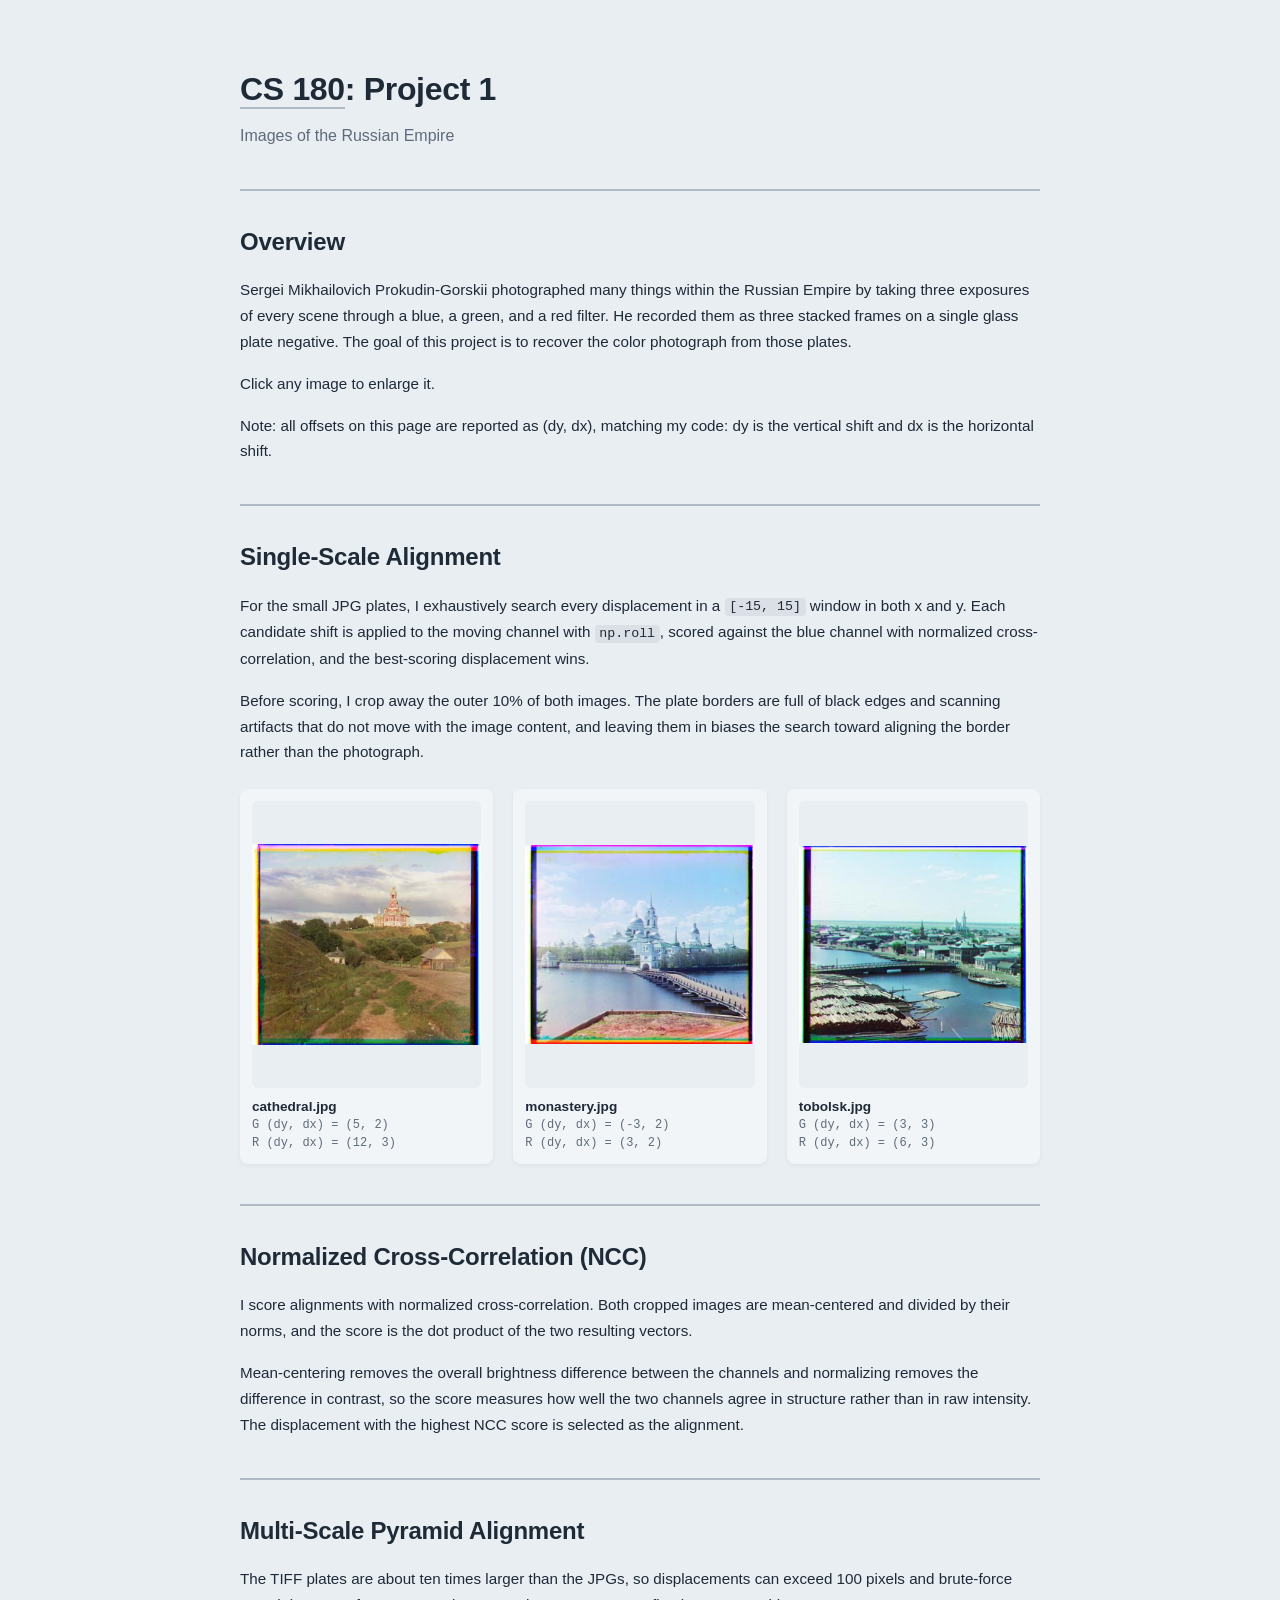
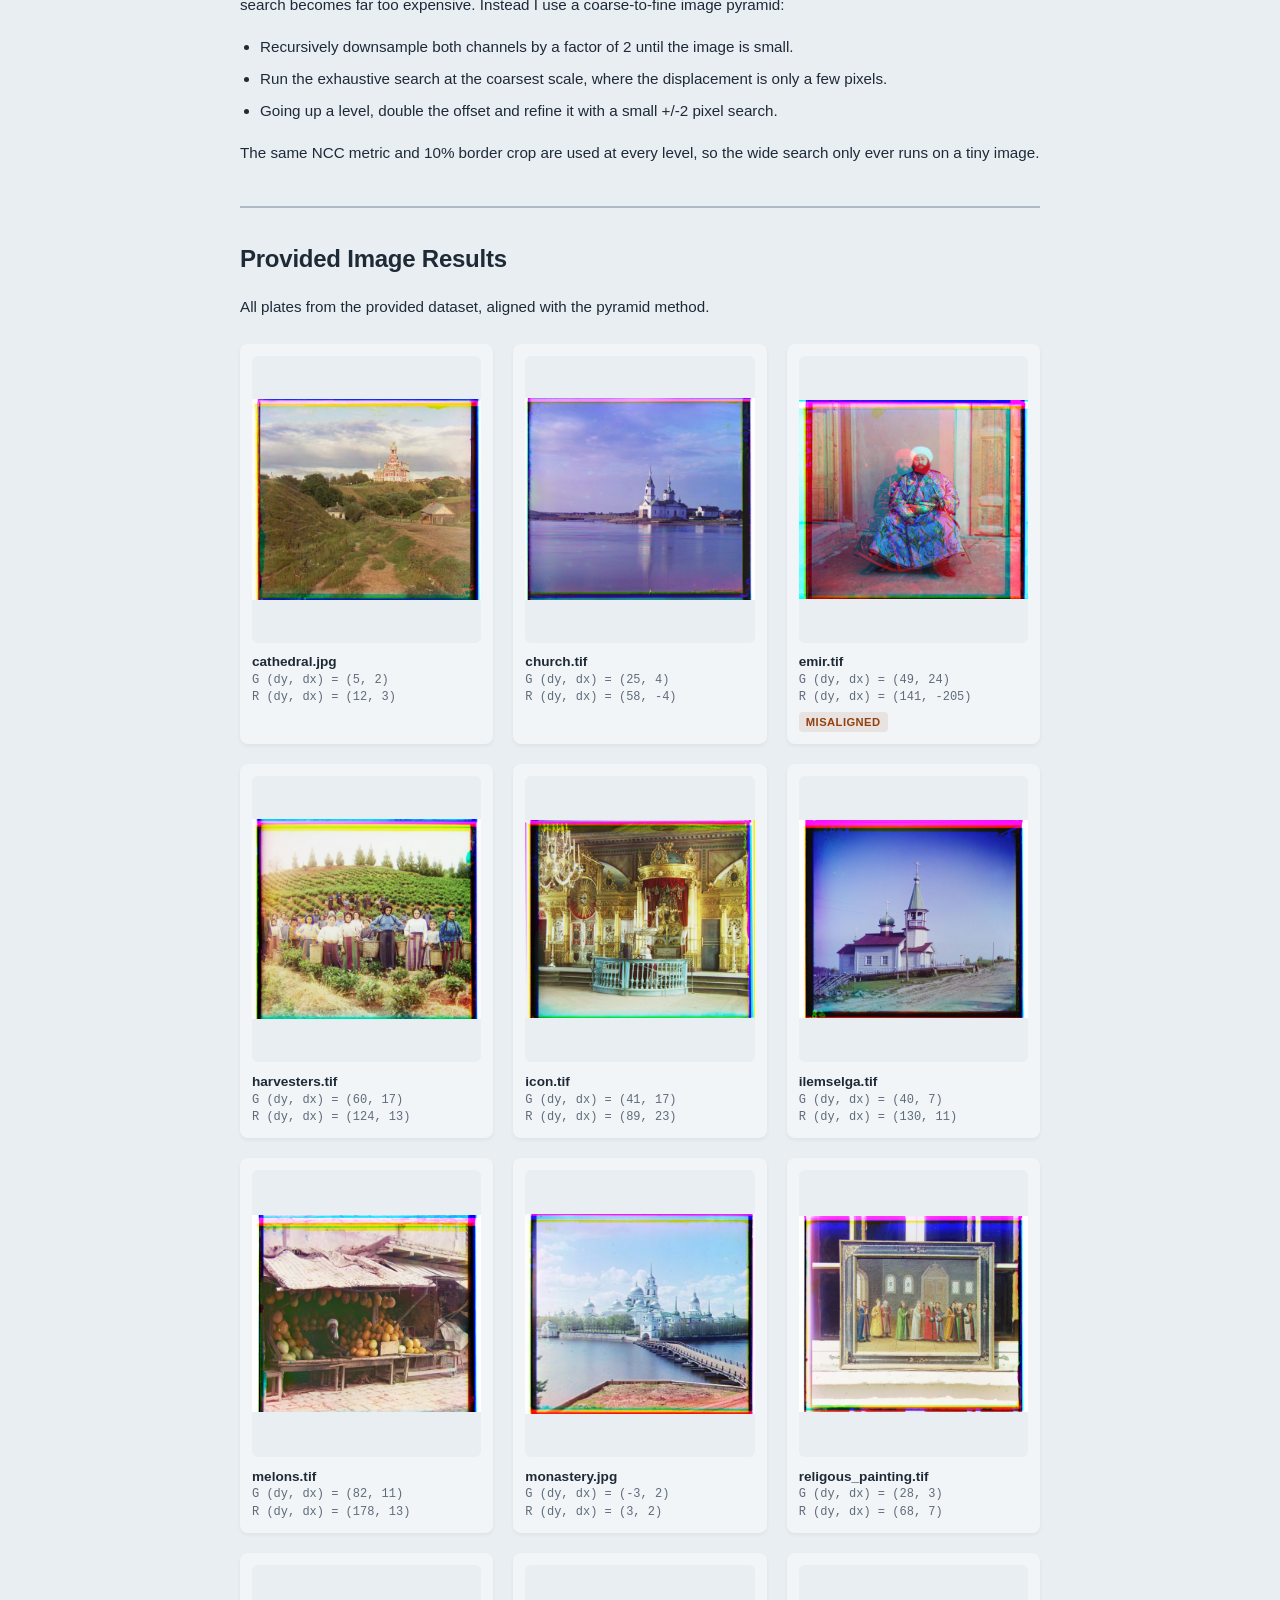
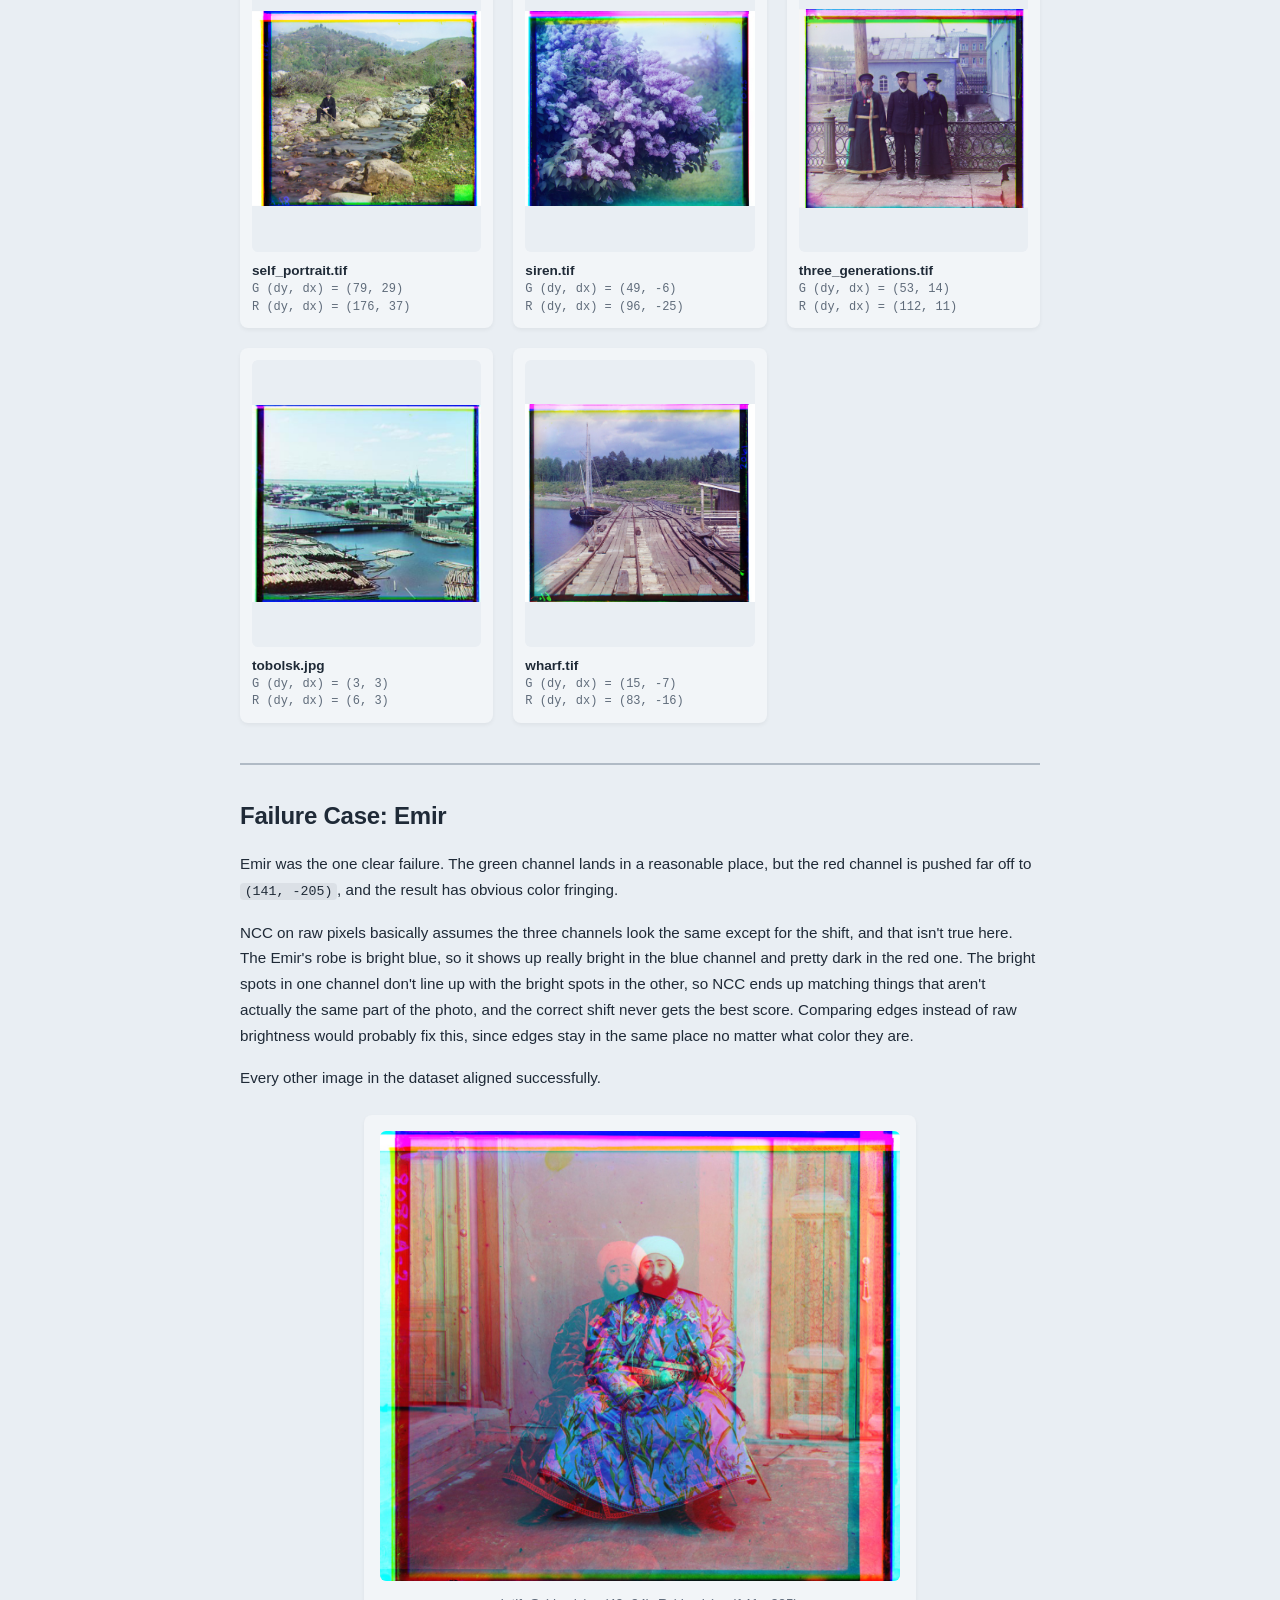
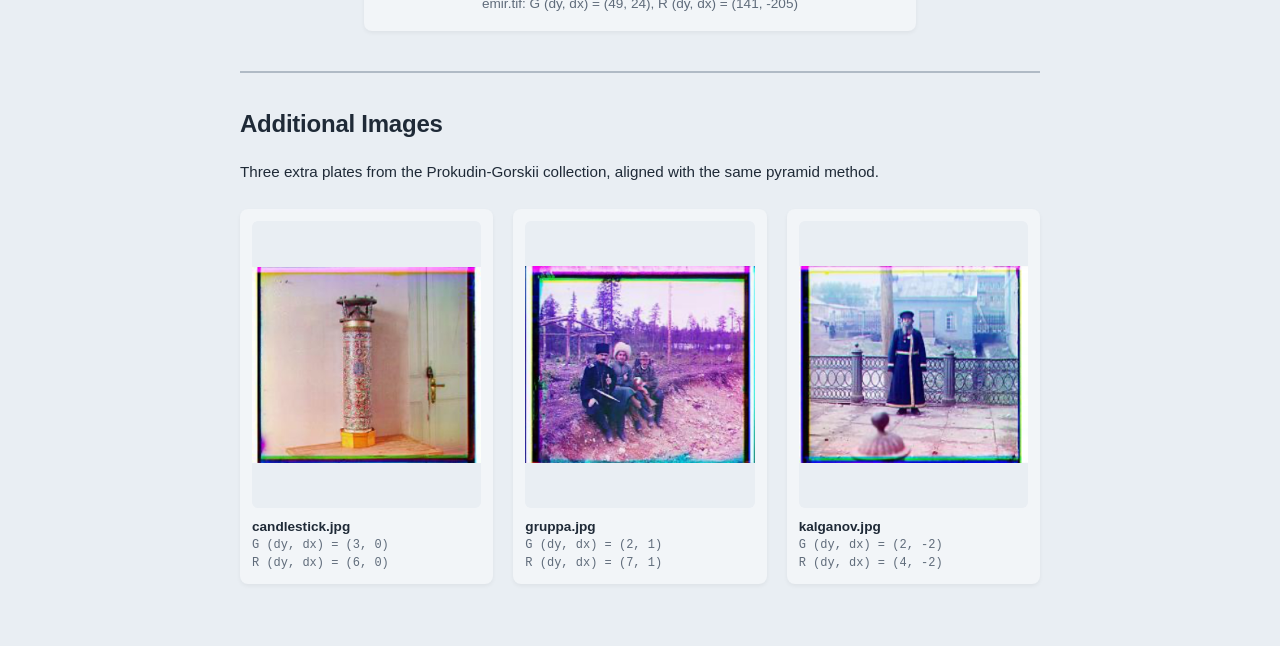
==== commit 2ca83d83: "Open Project 1 images in a lightbox modal Co-authored-by: Copilot App <223556219+Copilot@users.norep" ====
--- a/proj1/index.html
+++ b/proj1/index.html
@@ -17,7 +17,7 @@
         <section class="part">
             <h2>Overview</h2>
             <p class="text">Sergei Mikhailovich Prokudin-Gorskii photographed many things within the Russian Empire by taking three exposures of every scene through a blue, a green, and a red filter. He recorded them as three stacked frames on a single glass plate negative. The goal of this project is to recover the color photograph from those plates.</p>
-            <p class="text">Click any image to open it at full size.</p>
+            <p class="text">Click any image to enlarge it.</p>
             <p class="text">Note: all offsets on this page are reported as (dy, dx), matching my code: dy is the vertical shift and dx is the horizontal shift.</p>
         </section>
 
@@ -27,7 +27,7 @@
             <p class="text">Before scoring, I crop away the outer 10% of both images. The plate borders are full of black edges and scanning artifacts that do not move with the image content, and leaving them in biases the search toward aligning the border rather than the photograph.</p>
             <div class="result-grid">
                 <figure>
-                    <a class="zoom" href="media/single_scale/cathedral_single.jpg" target="_blank" rel="noopener"><img src="media/single_scale/cathedral_single.jpg" alt="Cathedral, colorized"></a>
+                    <a class="zoom" href="media/single_scale/cathedral_single.jpg"><img src="media/single_scale/cathedral_single.jpg" alt="Cathedral, colorized"></a>
                     <figcaption>
                         <span class="img-name">cathedral.jpg</span>
                         <span class="offset">G (dy, dx) = (5, 2)</span>
@@ -35,7 +35,7 @@
                     </figcaption>
                 </figure>
                 <figure>
-                    <a class="zoom" href="media/single_scale/monastery_single.jpg" target="_blank" rel="noopener"><img src="media/single_scale/monastery_single.jpg" alt="Monastery, colorized"></a>
+                    <a class="zoom" href="media/single_scale/monastery_single.jpg"><img src="media/single_scale/monastery_single.jpg" alt="Monastery, colorized"></a>
                     <figcaption>
                         <span class="img-name">monastery.jpg</span>
                         <span class="offset">G (dy, dx) = (-3, 2)</span>
@@ -43,7 +43,7 @@
                     </figcaption>
                 </figure>
                 <figure>
-                    <a class="zoom" href="media/single_scale/tobolsk_single.jpg" target="_blank" rel="noopener"><img src="media/single_scale/tobolsk_single.jpg" alt="Tobolsk, colorized"></a>
+                    <a class="zoom" href="media/single_scale/tobolsk_single.jpg"><img src="media/single_scale/tobolsk_single.jpg" alt="Tobolsk, colorized"></a>
                     <figcaption>
                         <span class="img-name">tobolsk.jpg</span>
                         <span class="offset">G (dy, dx) = (3, 3)</span>
@@ -75,7 +75,7 @@
             <p class="text">All plates from the provided dataset, aligned with the pyramid method.</p>
             <div class="result-grid">
                 <figure>
-                    <a class="zoom" href="media/pyramid/cathedral_pyramid.jpg" target="_blank" rel="noopener"><img src="media/pyramid/cathedral_pyramid.jpg" alt="Cathedral, colorized" loading="lazy"></a>
+                    <a class="zoom" href="media/pyramid/cathedral_pyramid.jpg"><img src="media/pyramid/cathedral_pyramid.jpg" alt="Cathedral, colorized" loading="lazy"></a>
                     <figcaption>
                         <span class="img-name">cathedral.jpg</span>
                         <span class="offset">G (dy, dx) = (5, 2)</span>
@@ -83,7 +83,7 @@
                     </figcaption>
                 </figure>
                 <figure>
-                    <a class="zoom" href="media/pyramid/church_pyramid.jpg" target="_blank" rel="noopener"><img src="media/pyramid/church_pyramid.jpg" alt="Church, colorized" loading="lazy"></a>
+                    <a class="zoom" href="media/pyramid/church_pyramid.jpg"><img src="media/pyramid/church_pyramid.jpg" alt="Church, colorized" loading="lazy"></a>
                     <figcaption>
                         <span class="img-name">church.tif</span>
                         <span class="offset">G (dy, dx) = (25, 4)</span>
@@ -91,7 +91,7 @@
                     </figcaption>
                 </figure>
                 <figure>
-                    <a class="zoom" href="media/pyramid/emir_pyramid.jpg" target="_blank" rel="noopener"><img src="media/pyramid/emir_pyramid.jpg" alt="Emir, colorized, with visible misalignment" loading="lazy"></a>
+                    <a class="zoom" href="media/pyramid/emir_pyramid.jpg"><img src="media/pyramid/emir_pyramid.jpg" alt="Emir, colorized, with visible misalignment" loading="lazy"></a>
                     <figcaption>
                         <span class="img-name">emir.tif</span>
                         <span class="offset">G (dy, dx) = (49, 24)</span>
@@ -100,7 +100,7 @@
                     </figcaption>
                 </figure>
                 <figure>
-                    <a class="zoom" href="media/pyramid/harvesters_pyramid.jpg" target="_blank" rel="noopener"><img src="media/pyramid/harvesters_pyramid.jpg" alt="Harvesters, colorized" loading="lazy"></a>
+                    <a class="zoom" href="media/pyramid/harvesters_pyramid.jpg"><img src="media/pyramid/harvesters_pyramid.jpg" alt="Harvesters, colorized" loading="lazy"></a>
                     <figcaption>
                         <span class="img-name">harvesters.tif</span>
                         <span class="offset">G (dy, dx) = (60, 17)</span>
@@ -108,7 +108,7 @@
                     </figcaption>
                 </figure>
                 <figure>
-                    <a class="zoom" href="media/pyramid/icon_pyramid.jpg" target="_blank" rel="noopener"><img src="media/pyramid/icon_pyramid.jpg" alt="Icon, colorized" loading="lazy"></a>
+                    <a class="zoom" href="media/pyramid/icon_pyramid.jpg"><img src="media/pyramid/icon_pyramid.jpg" alt="Icon, colorized" loading="lazy"></a>
                     <figcaption>
                         <span class="img-name">icon.tif</span>
                         <span class="offset">G (dy, dx) = (41, 17)</span>
@@ -116,7 +116,7 @@
                     </figcaption>
                 </figure>
                 <figure>
-                    <a class="zoom" href="media/pyramid/ilemselga_pyramid.jpg" target="_blank" rel="noopener"><img src="media/pyramid/ilemselga_pyramid.jpg" alt="Ilemselga, colorized" loading="lazy"></a>
+                    <a class="zoom" href="media/pyramid/ilemselga_pyramid.jpg"><img src="media/pyramid/ilemselga_pyramid.jpg" alt="Ilemselga, colorized" loading="lazy"></a>
                     <figcaption>
                         <span class="img-name">ilemselga.tif</span>
                         <span class="offset">G (dy, dx) = (40, 7)</span>
@@ -124,7 +124,7 @@
                     </figcaption>
                 </figure>
                 <figure>
-                    <a class="zoom" href="media/pyramid/melons_pyramid.jpg" target="_blank" rel="noopener"><img src="media/pyramid/melons_pyramid.jpg" alt="Melons, colorized" loading="lazy"></a>
+                    <a class="zoom" href="media/pyramid/melons_pyramid.jpg"><img src="media/pyramid/melons_pyramid.jpg" alt="Melons, colorized" loading="lazy"></a>
                     <figcaption>
                         <span class="img-name">melons.tif</span>
                         <span class="offset">G (dy, dx) = (82, 11)</span>
@@ -132,7 +132,7 @@
                     </figcaption>
                 </figure>
                 <figure>
-                    <a class="zoom" href="media/pyramid/monastery_pyramid.jpg" target="_blank" rel="noopener"><img src="media/pyramid/monastery_pyramid.jpg" alt="Monastery, colorized" loading="lazy"></a>
+                    <a class="zoom" href="media/pyramid/monastery_pyramid.jpg"><img src="media/pyramid/monastery_pyramid.jpg" alt="Monastery, colorized" loading="lazy"></a>
                     <figcaption>
                         <span class="img-name">monastery.jpg</span>
                         <span class="offset">G (dy, dx) = (-3, 2)</span>
@@ -140,7 +140,7 @@
                     </figcaption>
                 </figure>
                 <figure>
-                    <a class="zoom" href="media/pyramid/religous_painting_pyramid.jpg" target="_blank" rel="noopener"><img src="media/pyramid/religous_painting_pyramid.jpg" alt="Religious painting, colorized" loading="lazy"></a>
+                    <a class="zoom" href="media/pyramid/religous_painting_pyramid.jpg"><img src="media/pyramid/religous_painting_pyramid.jpg" alt="Religious painting, colorized" loading="lazy"></a>
                     <figcaption>
                         <span class="img-name">religous_painting.tif</span>
                         <span class="offset">G (dy, dx) = (28, 3)</span>
@@ -148,7 +148,7 @@
                     </figcaption>
                 </figure>
                 <figure>
-                    <a class="zoom" href="media/pyramid/self_portrait_pyramid.jpg" target="_blank" rel="noopener"><img src="media/pyramid/self_portrait_pyramid.jpg" alt="Self portrait, colorized" loading="lazy"></a>
+                    <a class="zoom" href="media/pyramid/self_portrait_pyramid.jpg"><img src="media/pyramid/self_portrait_pyramid.jpg" alt="Self portrait, colorized" loading="lazy"></a>
                     <figcaption>
                         <span class="img-name">self_portrait.tif</span>
                         <span class="offset">G (dy, dx) = (79, 29)</span>
@@ -156,7 +156,7 @@
                     </figcaption>
                 </figure>
                 <figure>
-                    <a class="zoom" href="media/pyramid/siren_pyramid.jpg" target="_blank" rel="noopener"><img src="media/pyramid/siren_pyramid.jpg" alt="Siren, colorized" loading="lazy"></a>
+                    <a class="zoom" href="media/pyramid/siren_pyramid.jpg"><img src="media/pyramid/siren_pyramid.jpg" alt="Siren, colorized" loading="lazy"></a>
                     <figcaption>
                         <span class="img-name">siren.tif</span>
                         <span class="offset">G (dy, dx) = (49, -6)</span>
@@ -164,7 +164,7 @@
                     </figcaption>
                 </figure>
                 <figure>
-                    <a class="zoom" href="media/pyramid/three_generations_pyramid.jpg" target="_blank" rel="noopener"><img src="media/pyramid/three_generations_pyramid.jpg" alt="Three generations, colorized" loading="lazy"></a>
+                    <a class="zoom" href="media/pyramid/three_generations_pyramid.jpg"><img src="media/pyramid/three_generations_pyramid.jpg" alt="Three generations, colorized" loading="lazy"></a>
                     <figcaption>
                         <span class="img-name">three_generations.tif</span>
                         <span class="offset">G (dy, dx) = (53, 14)</span>
@@ -172,7 +172,7 @@
                     </figcaption>
                 </figure>
                 <figure>
-                    <a class="zoom" href="media/pyramid/tobolsk_pyramid.jpg" target="_blank" rel="noopener"><img src="media/pyramid/tobolsk_pyramid.jpg" alt="Tobolsk, colorized" loading="lazy"></a>
+                    <a class="zoom" href="media/pyramid/tobolsk_pyramid.jpg"><img src="media/pyramid/tobolsk_pyramid.jpg" alt="Tobolsk, colorized" loading="lazy"></a>
                     <figcaption>
                         <span class="img-name">tobolsk.jpg</span>
                         <span class="offset">G (dy, dx) = (3, 3)</span>
@@ -180,7 +180,7 @@
                     </figcaption>
                 </figure>
                 <figure>
-                    <a class="zoom" href="media/pyramid/wharf_pyramid.jpg" target="_blank" rel="noopener"><img src="media/pyramid/wharf_pyramid.jpg" alt="Wharf, colorized" loading="lazy"></a>
+                    <a class="zoom" href="media/pyramid/wharf_pyramid.jpg"><img src="media/pyramid/wharf_pyramid.jpg" alt="Wharf, colorized" loading="lazy"></a>
                     <figcaption>
                         <span class="img-name">wharf.tif</span>
                         <span class="offset">G (dy, dx) = (15, -7)</span>
@@ -196,7 +196,7 @@
             <p class="text">NCC on raw pixels basically assumes the three channels look the same except for the shift, and that isn't true here. The Emir's robe is bright blue, so it shows up really bright in the blue channel and pretty dark in the red one. The bright spots in one channel don't line up with the bright spots in the other, so NCC ends up matching things that aren't actually the same part of the photo, and the correct shift never gets the best score. Comparing edges instead of raw brightness would probably fix this, since edges stay in the same place no matter what color they are.</p>
             <p class="text">Every other image in the dataset aligned successfully.</p>
             <figure class="single">
-                <a class="zoom" href="media/pyramid/emir_pyramid.jpg" target="_blank" rel="noopener"><img src="media/pyramid/emir_pyramid.jpg" alt="Emir, colorized, showing misalignment of the red channel" loading="lazy"></a>
+                <a class="zoom" href="media/pyramid/emir_pyramid.jpg"><img src="media/pyramid/emir_pyramid.jpg" alt="Emir, colorized, showing misalignment of the red channel" loading="lazy"></a>
                 <figcaption>emir.tif: G (dy, dx) = (49, 24), R (dy, dx) = (141, -205)</figcaption>
             </figure>
         </section>
@@ -206,7 +206,7 @@
             <p class="text">Three extra plates from the Prokudin-Gorskii collection, aligned with the same pyramid method.</p>
             <div class="result-grid">
                 <figure>
-                    <a class="zoom" href="media/additional/candlestick_pyramid.jpg" target="_blank" rel="noopener"><img src="media/additional/candlestick_pyramid.jpg" alt="Candlestick, colorized" loading="lazy"></a>
+                    <a class="zoom" href="media/additional/candlestick_pyramid.jpg"><img src="media/additional/candlestick_pyramid.jpg" alt="Candlestick, colorized" loading="lazy"></a>
                     <figcaption>
                         <span class="img-name">candlestick.jpg</span>
                         <span class="offset">G (dy, dx) = (3, 0)</span>
@@ -214,7 +214,7 @@
                     </figcaption>
                 </figure>
                 <figure>
-                    <a class="zoom" href="media/additional/gruppa_pyramid.jpg" target="_blank" rel="noopener"><img src="media/additional/gruppa_pyramid.jpg" alt="Gruppa, colorized" loading="lazy"></a>
+                    <a class="zoom" href="media/additional/gruppa_pyramid.jpg"><img src="media/additional/gruppa_pyramid.jpg" alt="Gruppa, colorized" loading="lazy"></a>
                     <figcaption>
                         <span class="img-name">gruppa.jpg</span>
                         <span class="offset">G (dy, dx) = (2, 1)</span>
@@ -222,7 +222,7 @@
                     </figcaption>
                 </figure>
                 <figure>
-                    <a class="zoom" href="media/additional/kalganov_pyramid.jpg" target="_blank" rel="noopener"><img src="media/additional/kalganov_pyramid.jpg" alt="Kalganov, colorized" loading="lazy"></a>
+                    <a class="zoom" href="media/additional/kalganov_pyramid.jpg"><img src="media/additional/kalganov_pyramid.jpg" alt="Kalganov, colorized" loading="lazy"></a>
                     <figcaption>
                         <span class="img-name">kalganov.jpg</span>
                         <span class="offset">G (dy, dx) = (2, -2)</span>
@@ -232,5 +232,40 @@
             </div>
         </section>
     </main>
+
+    <div class="lightbox" id="lightbox" hidden>
+        <button class="lightbox-close" type="button" aria-label="Close">&times;</button>
+        <img id="lightbox-img" src="" alt="">
+    </div>
+
+    <script>
+        (function () {
+            var box = document.getElementById('lightbox');
+            var img = document.getElementById('lightbox-img');
+
+            document.addEventListener('click', function (e) {
+                var link = e.target.closest('a.zoom');
+                if (link) {
+                    e.preventDefault();
+                    img.src = link.getAttribute('href');
+                    img.alt = link.querySelector('img').alt;
+                    box.hidden = false;
+                    document.body.style.overflow = 'hidden';
+                    return;
+                }
+                if (!box.hidden && !e.target.closest('#lightbox-img')) close();
+            });
+
+            document.addEventListener('keydown', function (e) {
+                if (e.key === 'Escape') close();
+            });
+
+            function close() {
+                box.hidden = true;
+                img.src = '';
+                document.body.style.overflow = '';
+            }
+        })();
+    </script>
 </body>
 </html>
--- a/style.css
+++ b/style.css
@@ -262,3 +262,48 @@
 .zoom:hover img {
     opacity: 0.85;
 }
+
+/* Lightbox */
+.lightbox {
+    position: fixed;
+    inset: 0;
+    z-index: 100;
+    background: rgba(15, 20, 28, 0.88);
+    display: flex;
+    align-items: center;
+    justify-content: center;
+    padding: 2rem;
+    cursor: zoom-out;
+}
+
+.lightbox[hidden] {
+    display: none;
+}
+
+.lightbox img {
+    max-width: 100%;
+    max-height: 100%;
+    object-fit: contain;
+    border-radius: 4px;
+    cursor: default;
+    box-shadow: 0 8px 40px rgba(0, 0, 0, 0.4);
+}
+
+.lightbox-close {
+    position: absolute;
+    top: 1rem;
+    right: 1.5rem;
+    background: none;
+    border: none;
+    color: #fff;
+    font-size: 2.5rem;
+    line-height: 1;
+    cursor: pointer;
+    padding: 0.25rem 0.75rem;
+    opacity: 0.7;
+    transition: opacity 0.2s ease;
+}
+
+.lightbox-close:hover {
+    opacity: 1;
+}
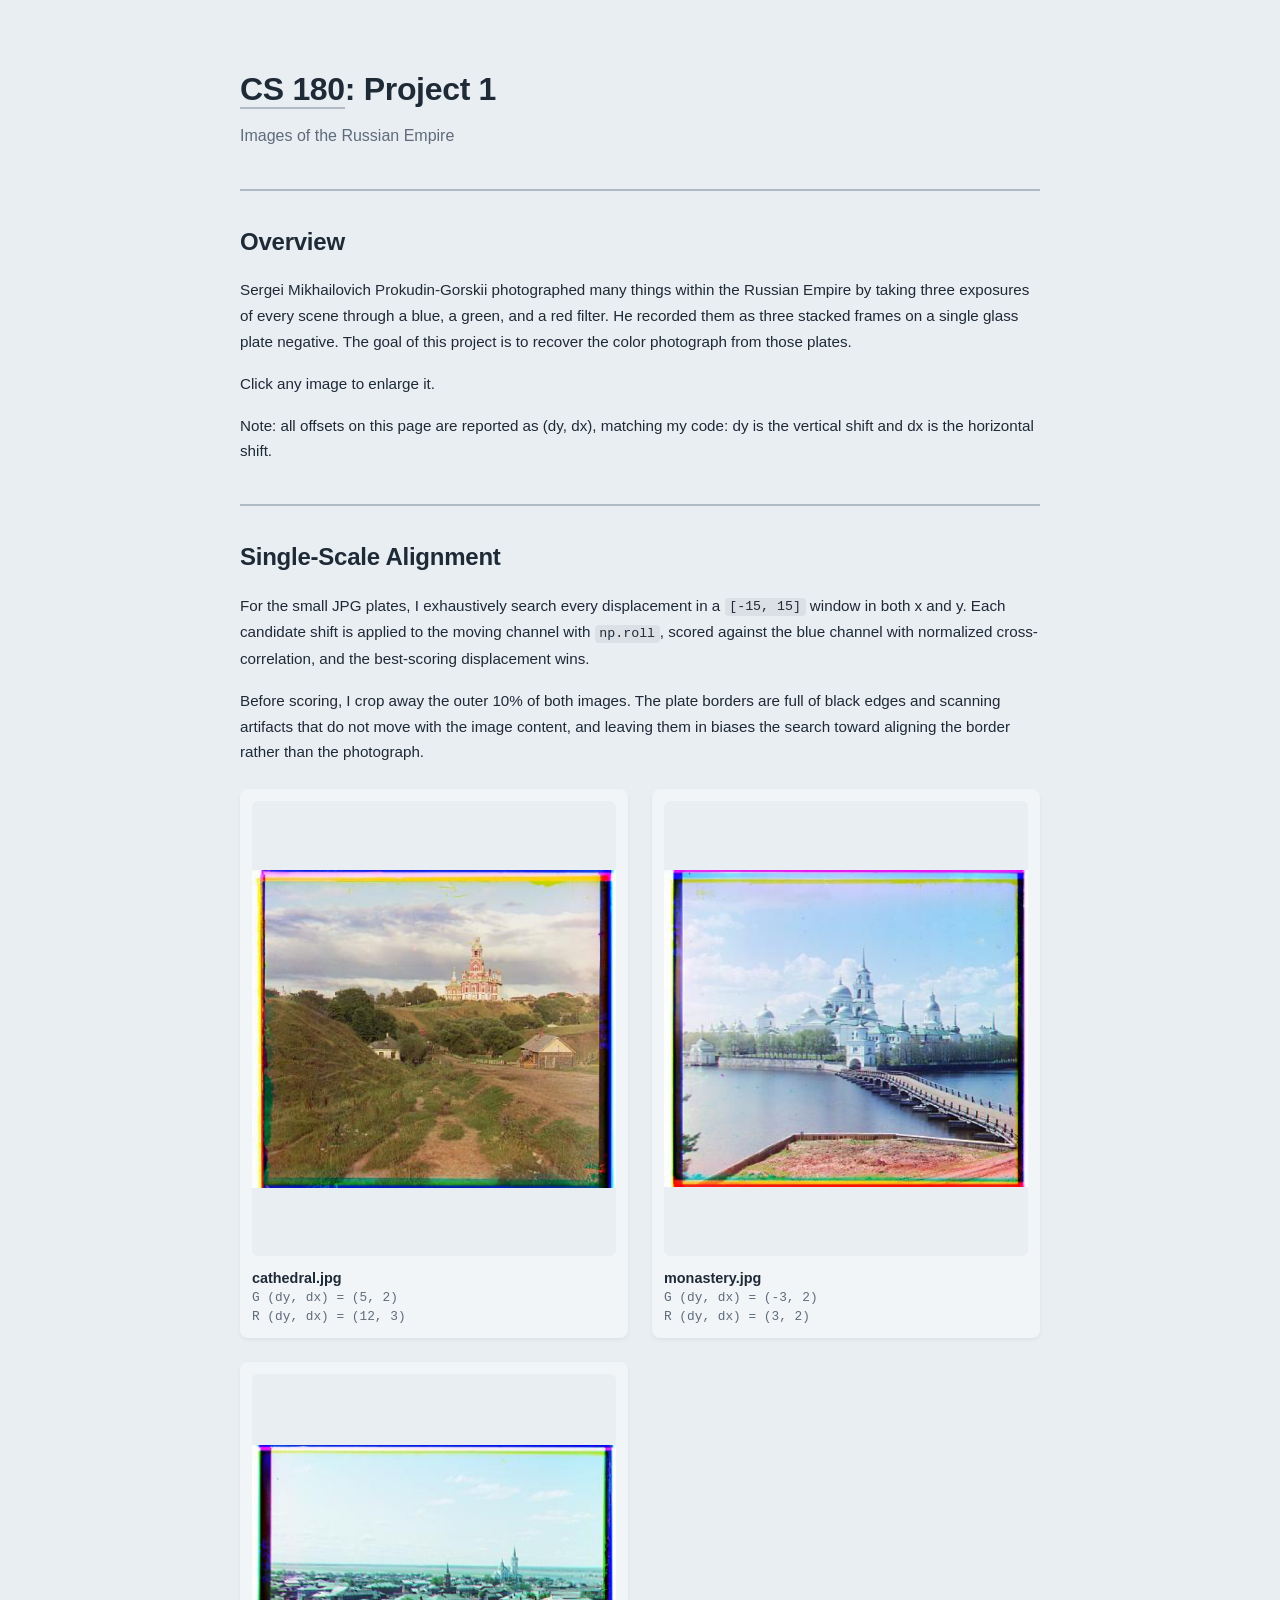
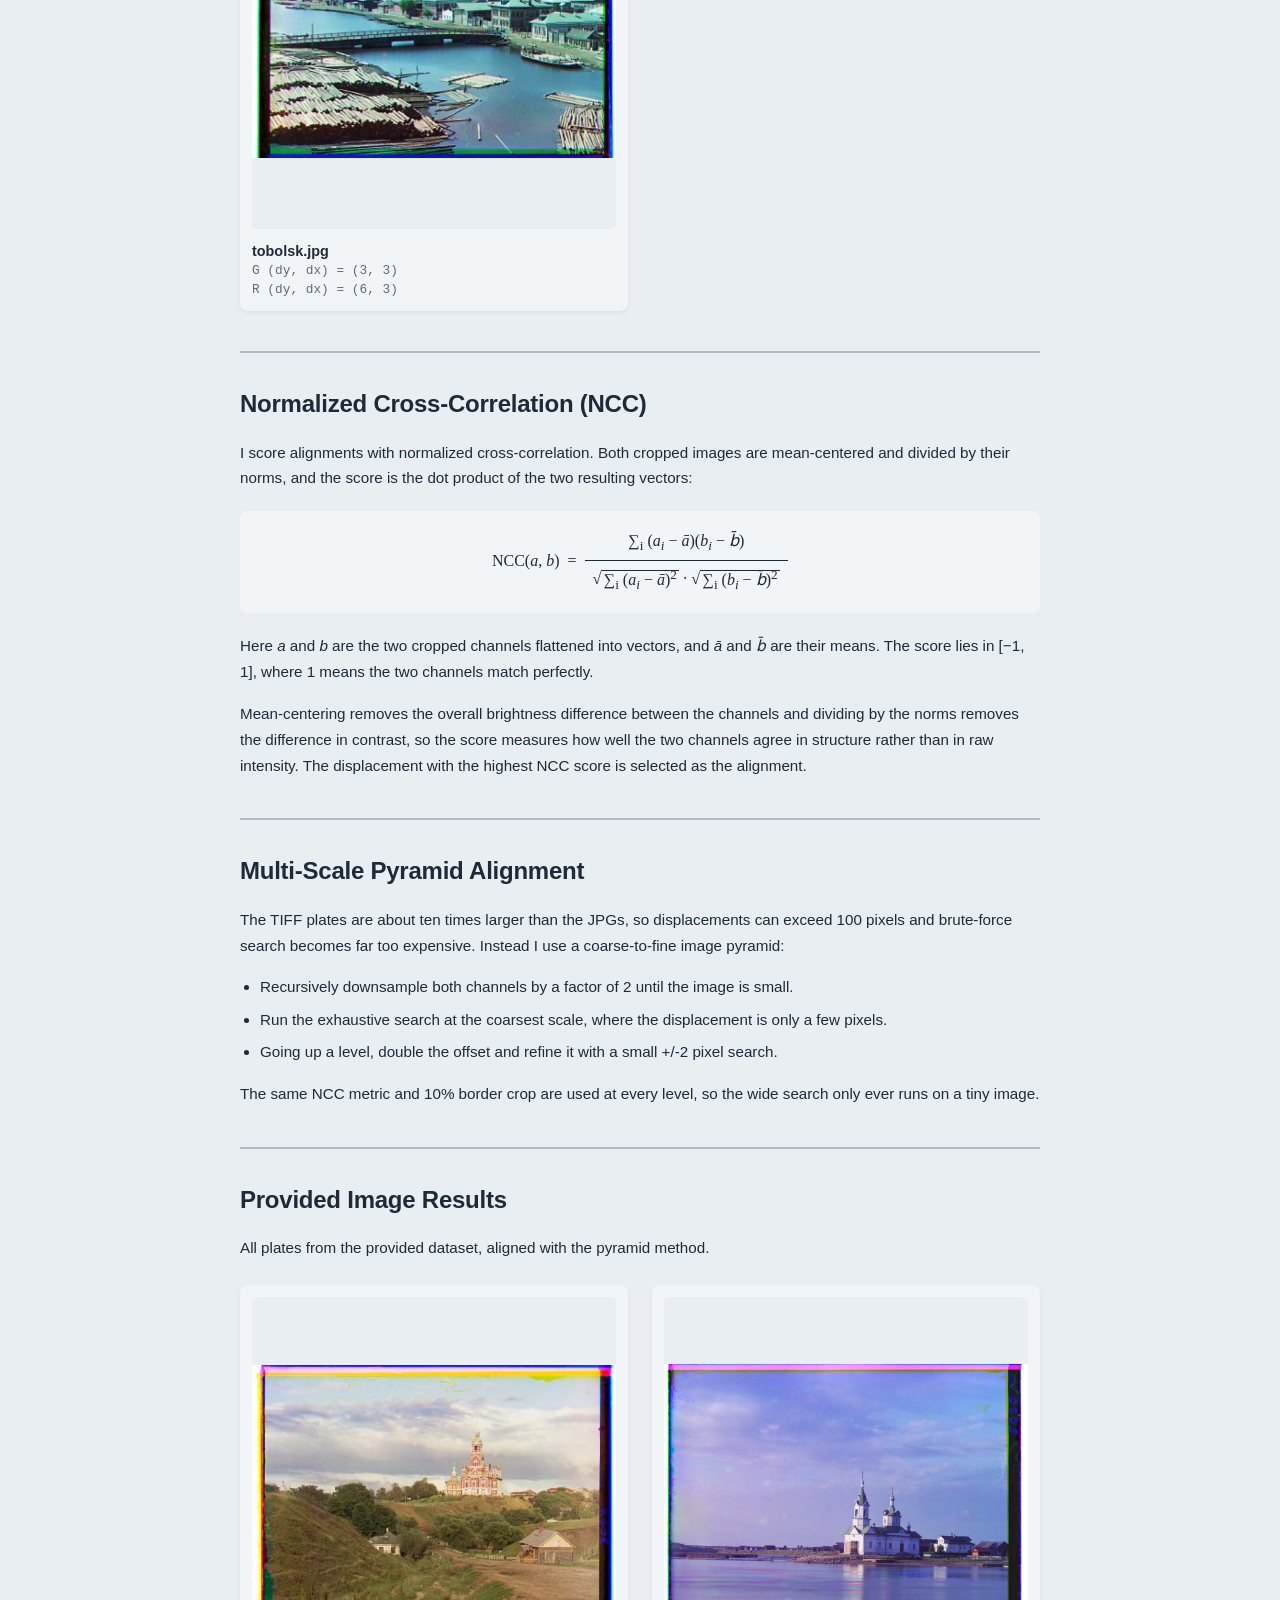
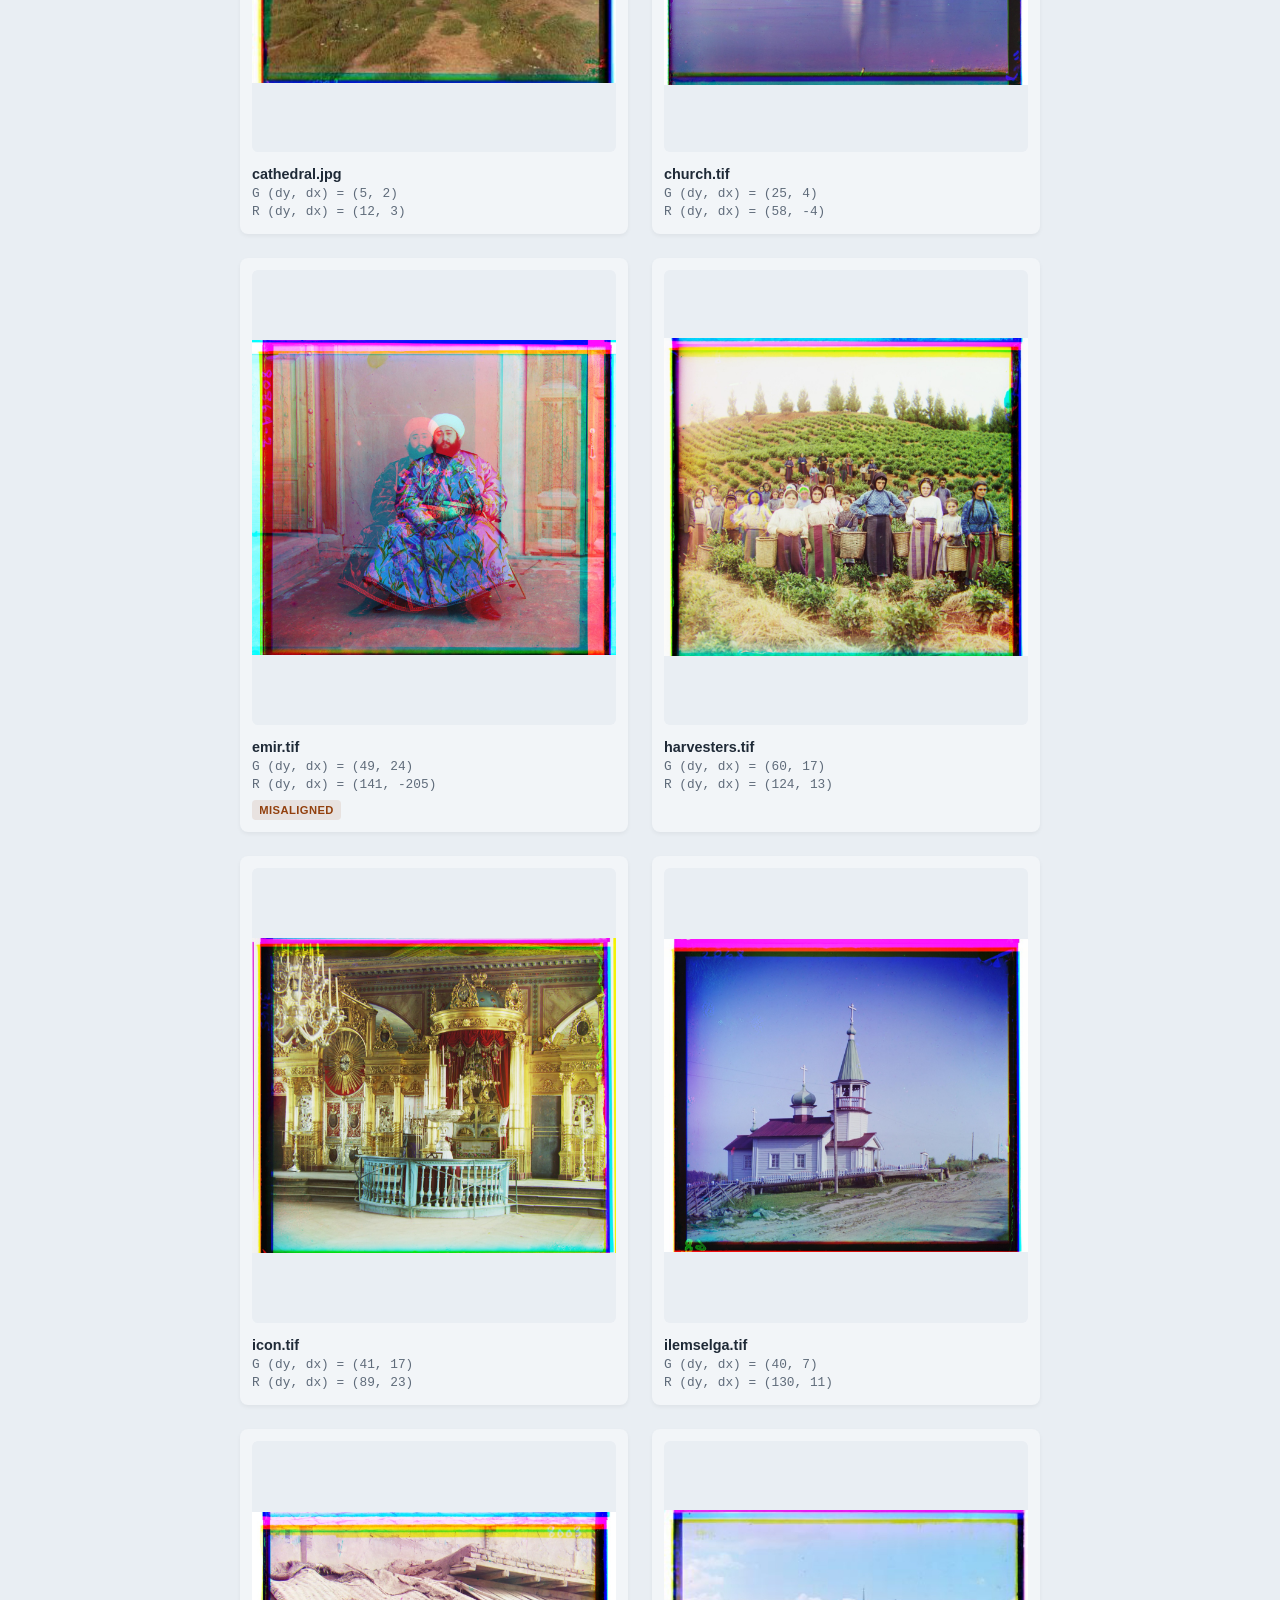
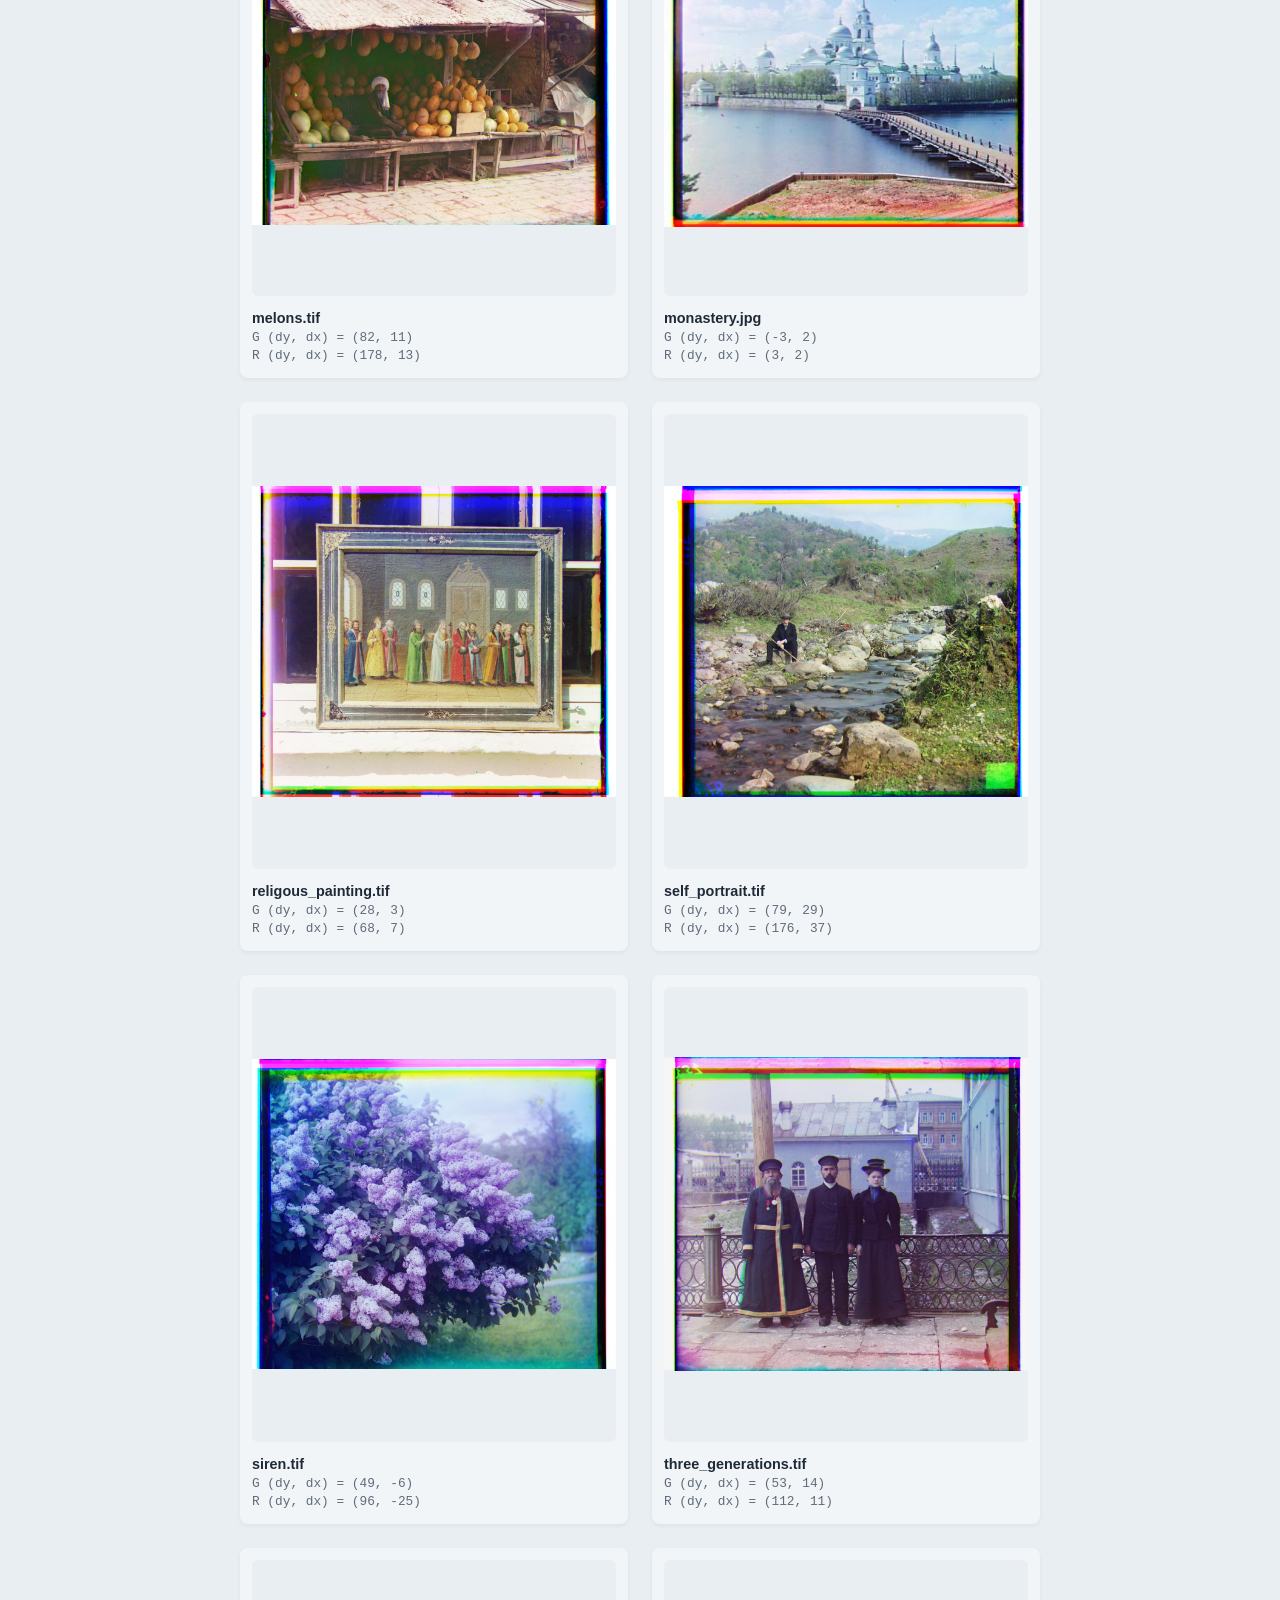
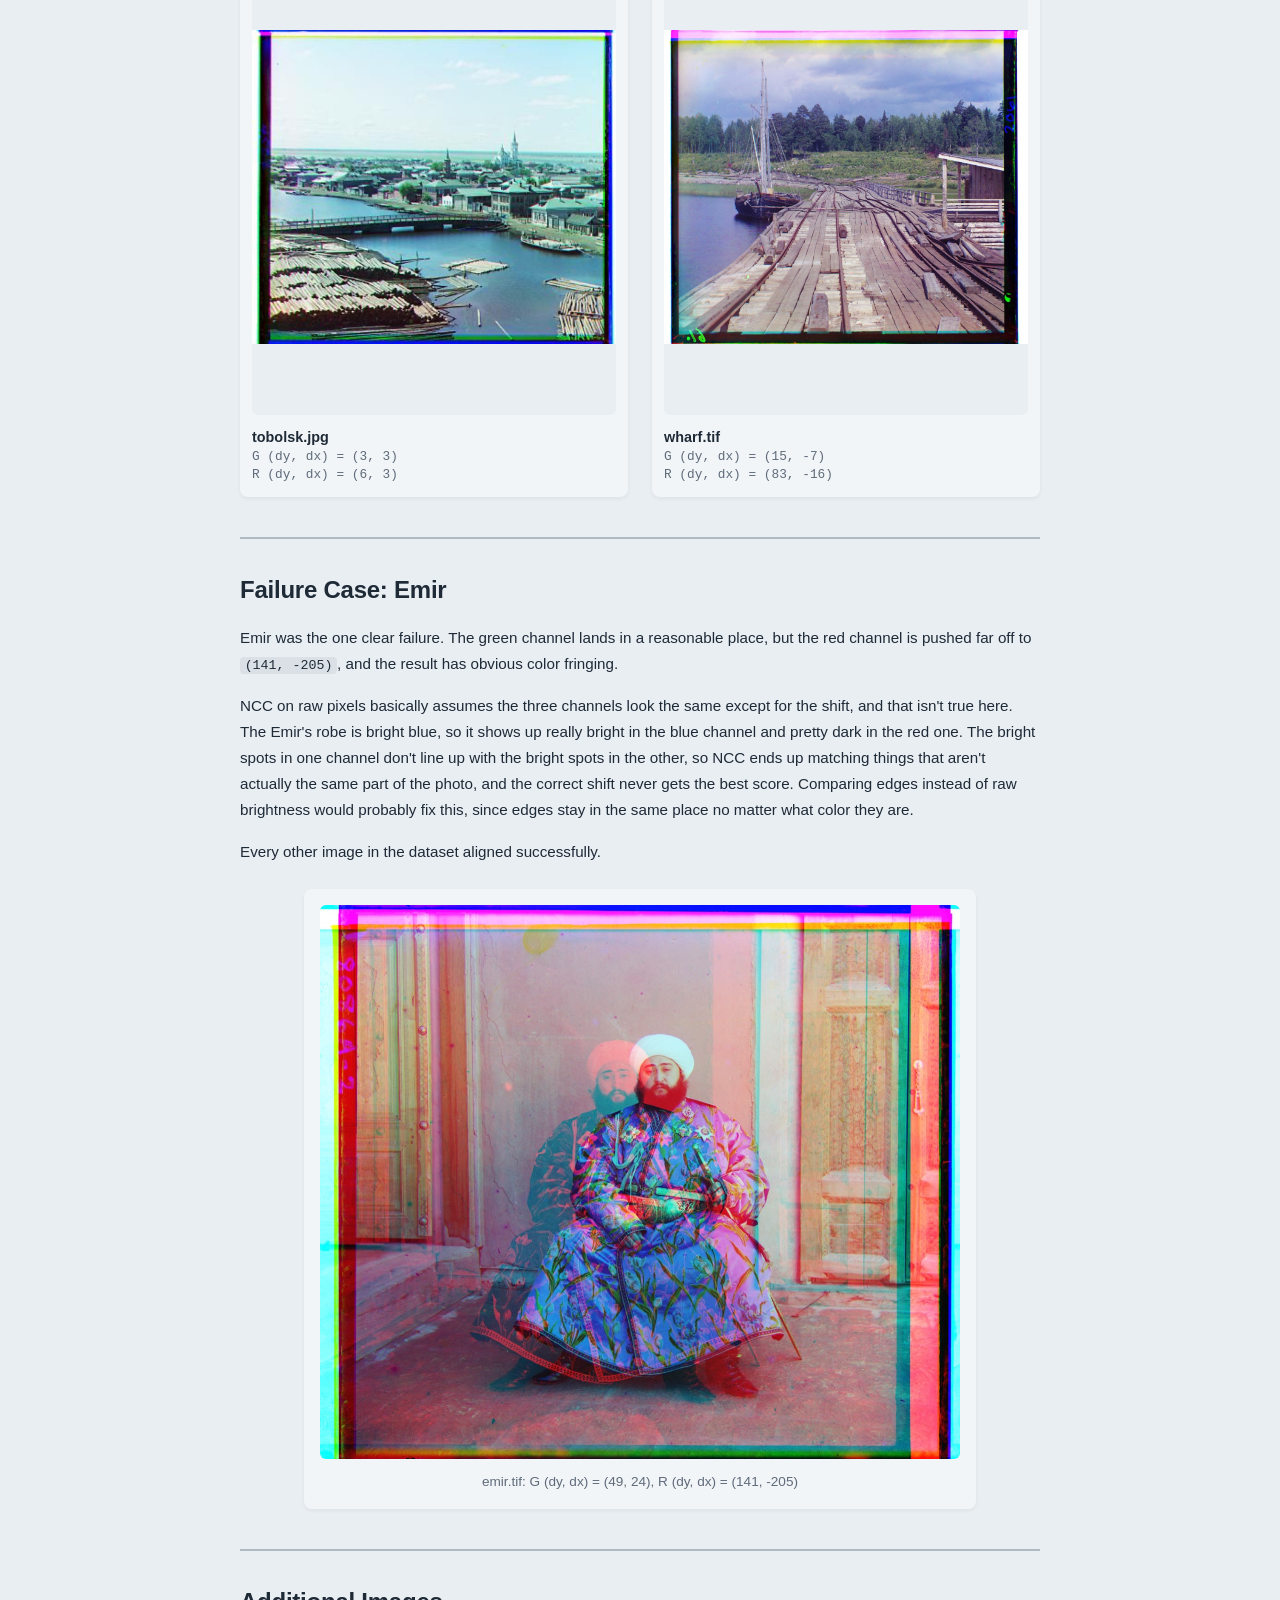
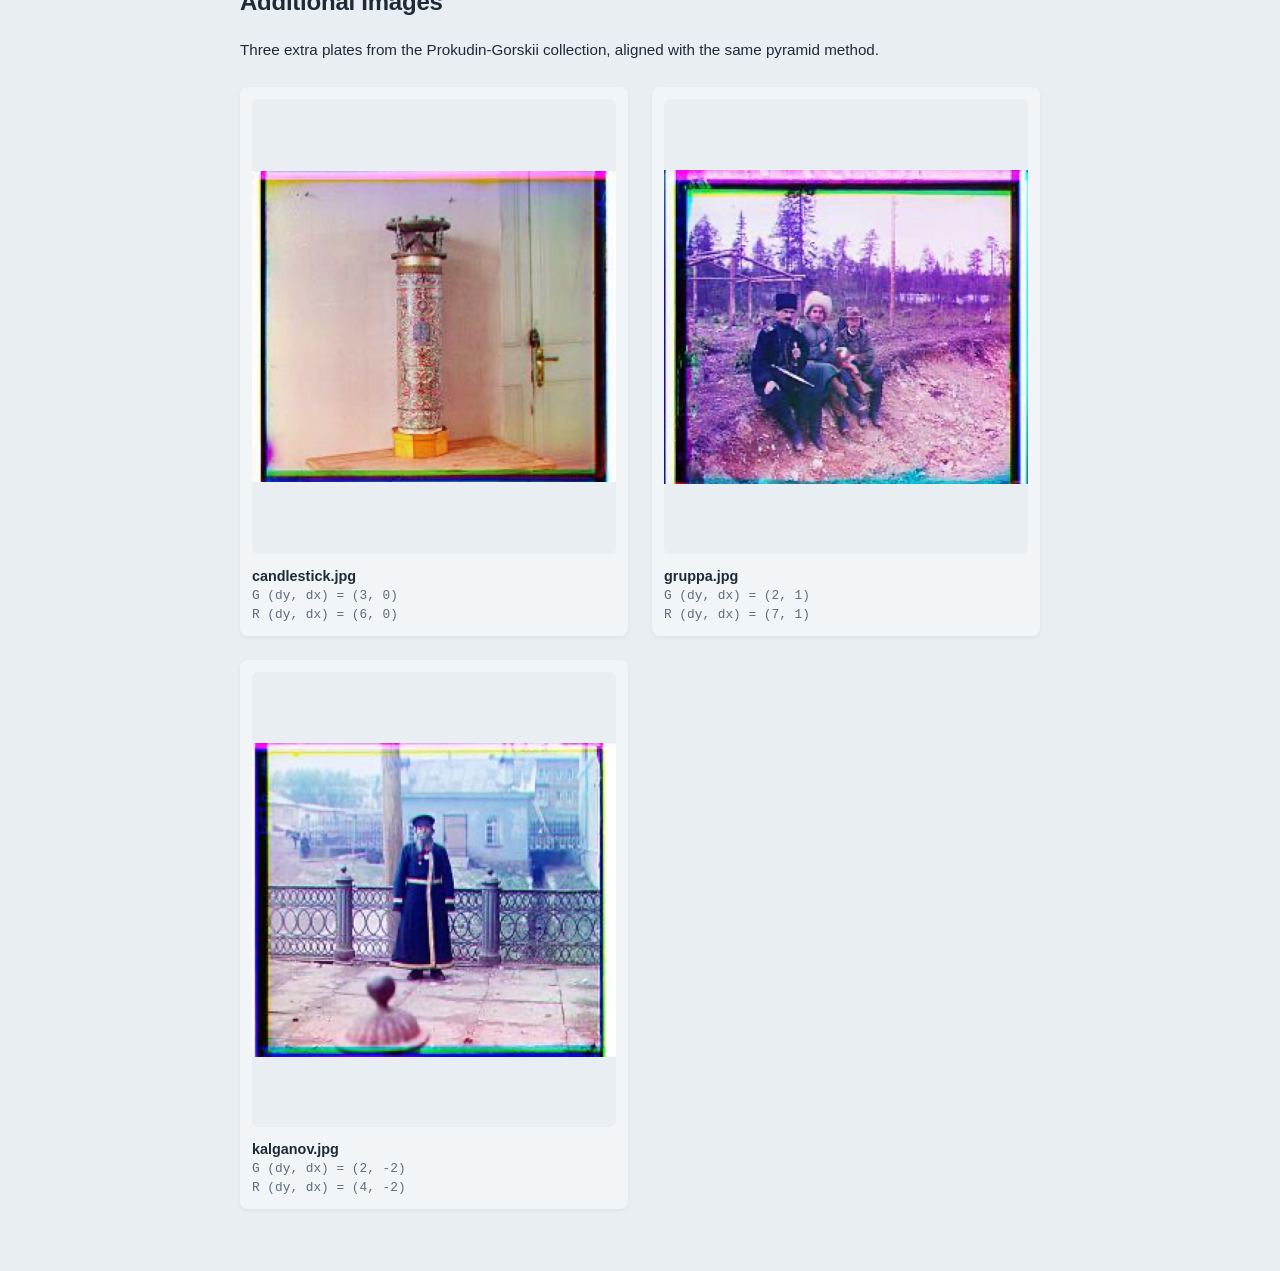
==== commit 4ca4b9f0: "Add NCC formula to Project 1 writeup Co-authored-by: Copilot App <223556219+Copilot@users.noreply.gi" ====
--- a/proj1/index.html
+++ b/proj1/index.html
@@ -55,8 +55,16 @@
 
         <section class="part">
             <h2>Normalized Cross-Correlation (NCC)</h2>
-            <p class="text">I score alignments with normalized cross-correlation. Both cropped images are mean-centered and divided by their norms, and the score is the dot product of the two resulting vectors.</p>
-            <p class="text">Mean-centering removes the overall brightness difference between the channels and normalizing removes the difference in contrast, so the score measures how well the two channels agree in structure rather than in raw intensity. The displacement with the highest NCC score is selected as the alignment.</p>
+            <p class="text">I score alignments with normalized cross-correlation. Both cropped images are mean-centered and divided by their norms, and the score is the dot product of the two resulting vectors:</p>
+            <div class="formula">
+                NCC(<em>a</em>, <em>b</em>) &nbsp;=&nbsp;
+                <span class="frac">
+                    <span class="num">&sum;<sub>i</sub> (<em>a<sub>i</sub></em> &minus; <em>ā</em>)(<em>b<sub>i</sub></em> &minus; <em>b̄</em>)</span>
+                    <span class="den">&#8730;<span class="rad">&sum;<sub>i</sub> (<em>a<sub>i</sub></em> &minus; <em>ā</em>)<sup>2</sup></span> &middot; &#8730;<span class="rad">&sum;<sub>i</sub> (<em>b<sub>i</sub></em> &minus; <em>b̄</em>)<sup>2</sup></span></span>
+                </span>
+            </div>
+            <p class="text">Here <em>a</em> and <em>b</em> are the two cropped channels flattened into vectors, and <em>ā</em> and <em>b̄</em> are their means. The score lies in [&minus;1, 1], where 1 means the two channels match perfectly.</p>
+            <p class="text">Mean-centering removes the overall brightness difference between the channels and dividing by the norms removes the difference in contrast, so the score measures how well the two channels agree in structure rather than in raw intensity. The displacement with the highest NCC score is selected as the alignment.</p>
         </section>
 
         <section class="part">
--- a/style.css
+++ b/style.css
@@ -104,7 +104,7 @@
 }
 
 figure.single {
-    max-width: 520px;
+    max-width: 640px;
     margin: 1.5rem auto;
 }
 
@@ -191,8 +191,8 @@
 /* Results grid */
 .result-grid {
     display: grid;
-    grid-template-columns: repeat(auto-fill, minmax(220px, 1fr));
-    gap: 1.25rem;
+    grid-template-columns: repeat(auto-fill, minmax(300px, 1fr));
+    gap: 1.5rem;
     margin: 1.5rem 0 0;
 }
 
@@ -209,7 +209,7 @@
 
 .result-grid figcaption {
     text-align: left;
-    margin-top: 0.6rem;
+    margin-top: 0.75rem;
     line-height: 1.45;
 }
 
@@ -217,14 +217,14 @@
     display: block;
     font-weight: 600;
     color: var(--text-color);
-    font-size: 0.85rem;
+    font-size: 0.9rem;
     word-break: break-all;
 }
 
 .offset {
     display: block;
     font-family: ui-monospace, SFMono-Regular, Menlo, Monaco, Consolas, monospace;
-    font-size: 0.75rem;
+    font-size: 0.8rem;
     color: var(--muted-text);
 }
 
@@ -243,7 +243,7 @@
 
 @media (max-width: 480px) {
     .result-grid {
-        grid-template-columns: repeat(auto-fill, minmax(150px, 1fr));
+        grid-template-columns: 1fr;
         gap: 1rem;
     }
 }
@@ -307,3 +307,42 @@
 .lightbox-close:hover {
     opacity: 1;
 }
+
+/* Math formula block */
+.formula {
+    background: var(--card-background);
+    border-radius: 8px;
+    padding: 1.25rem 1rem;
+    margin: 1.25rem 0;
+    text-align: center;
+    font-family: Georgia, 'Times New Roman', serif;
+    font-size: 1rem;
+    line-height: 1.3;
+    overflow-x: auto;
+}
+
+.formula em {
+    font-style: italic;
+}
+
+.frac {
+    display: inline-block;
+    vertical-align: middle;
+    text-align: center;
+}
+
+.frac .num {
+    display: block;
+    padding: 0 0.5rem 0.3rem;
+    border-bottom: 1px solid var(--text-color);
+}
+
+.frac .den {
+    display: block;
+    padding: 0.3rem 0.5rem 0;
+}
+
+.rad {
+    border-top: 1px solid var(--text-color);
+    padding: 0 0.15rem;
+}
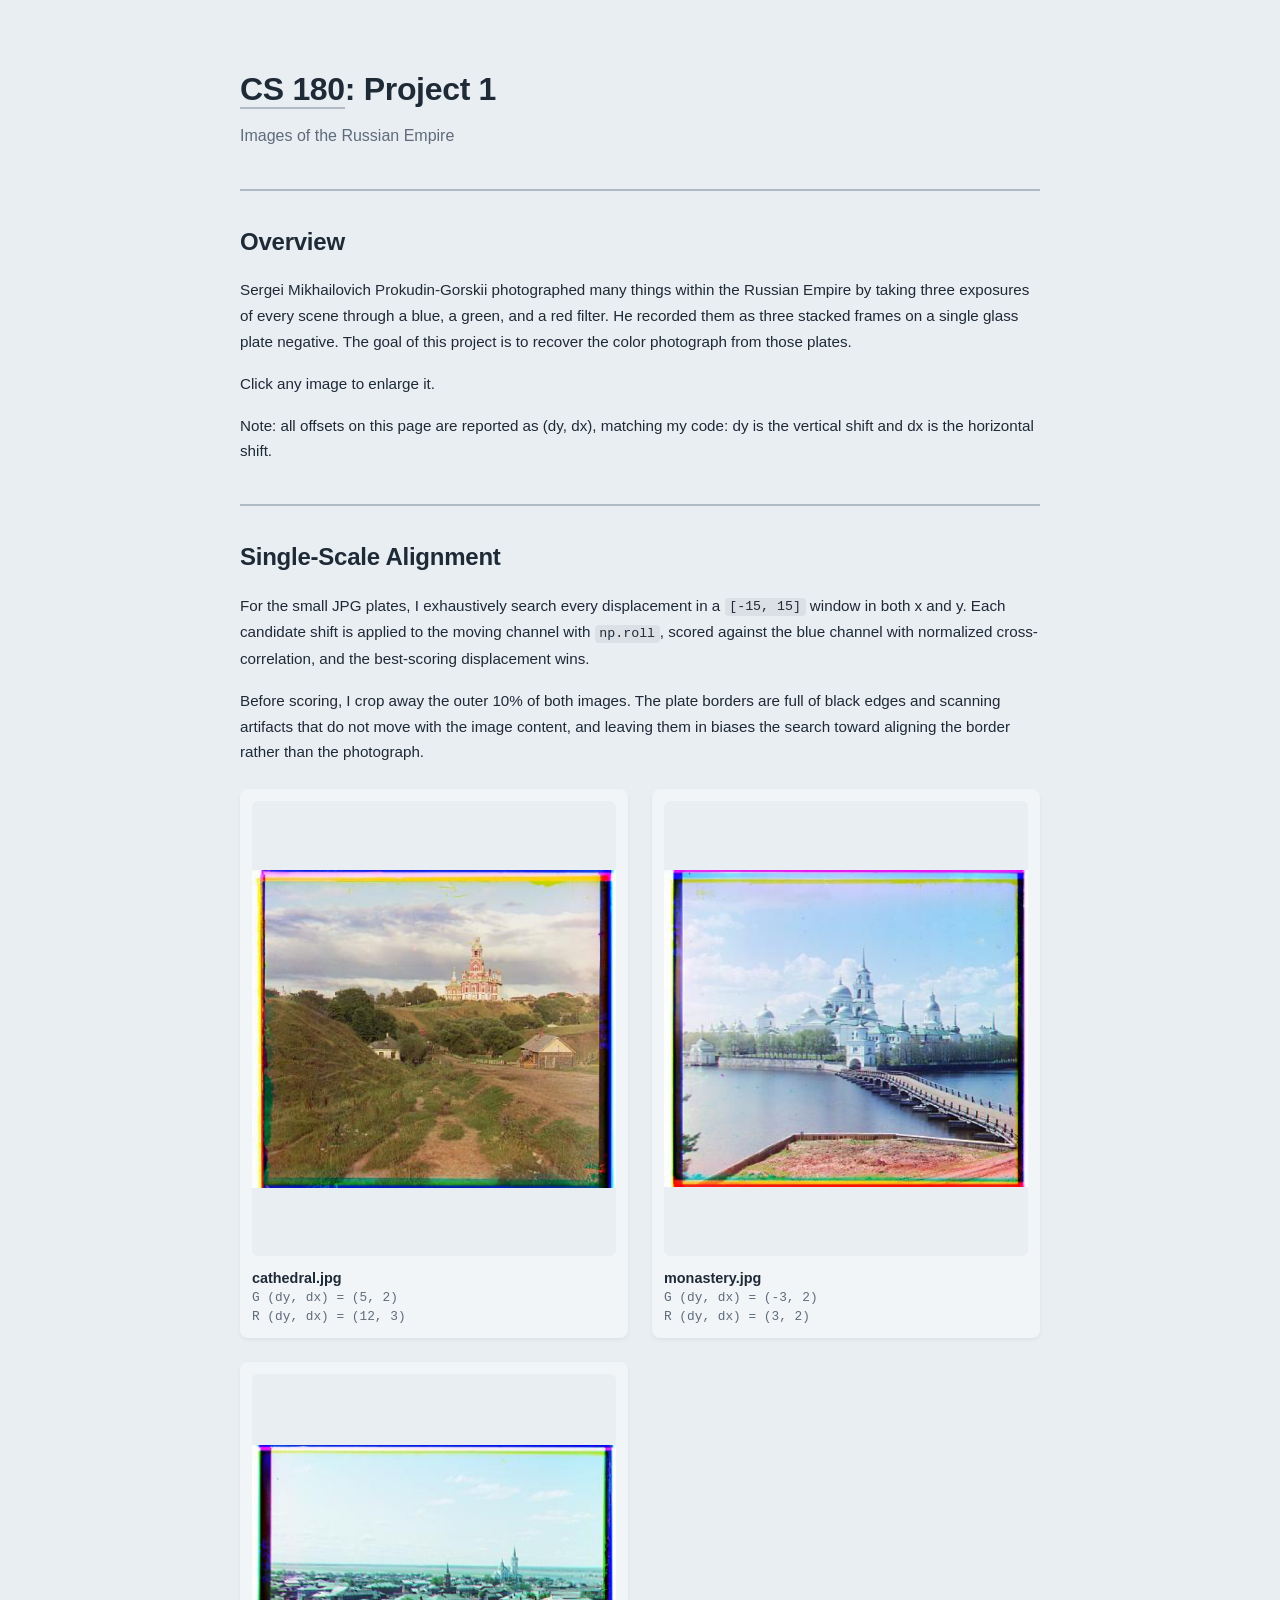
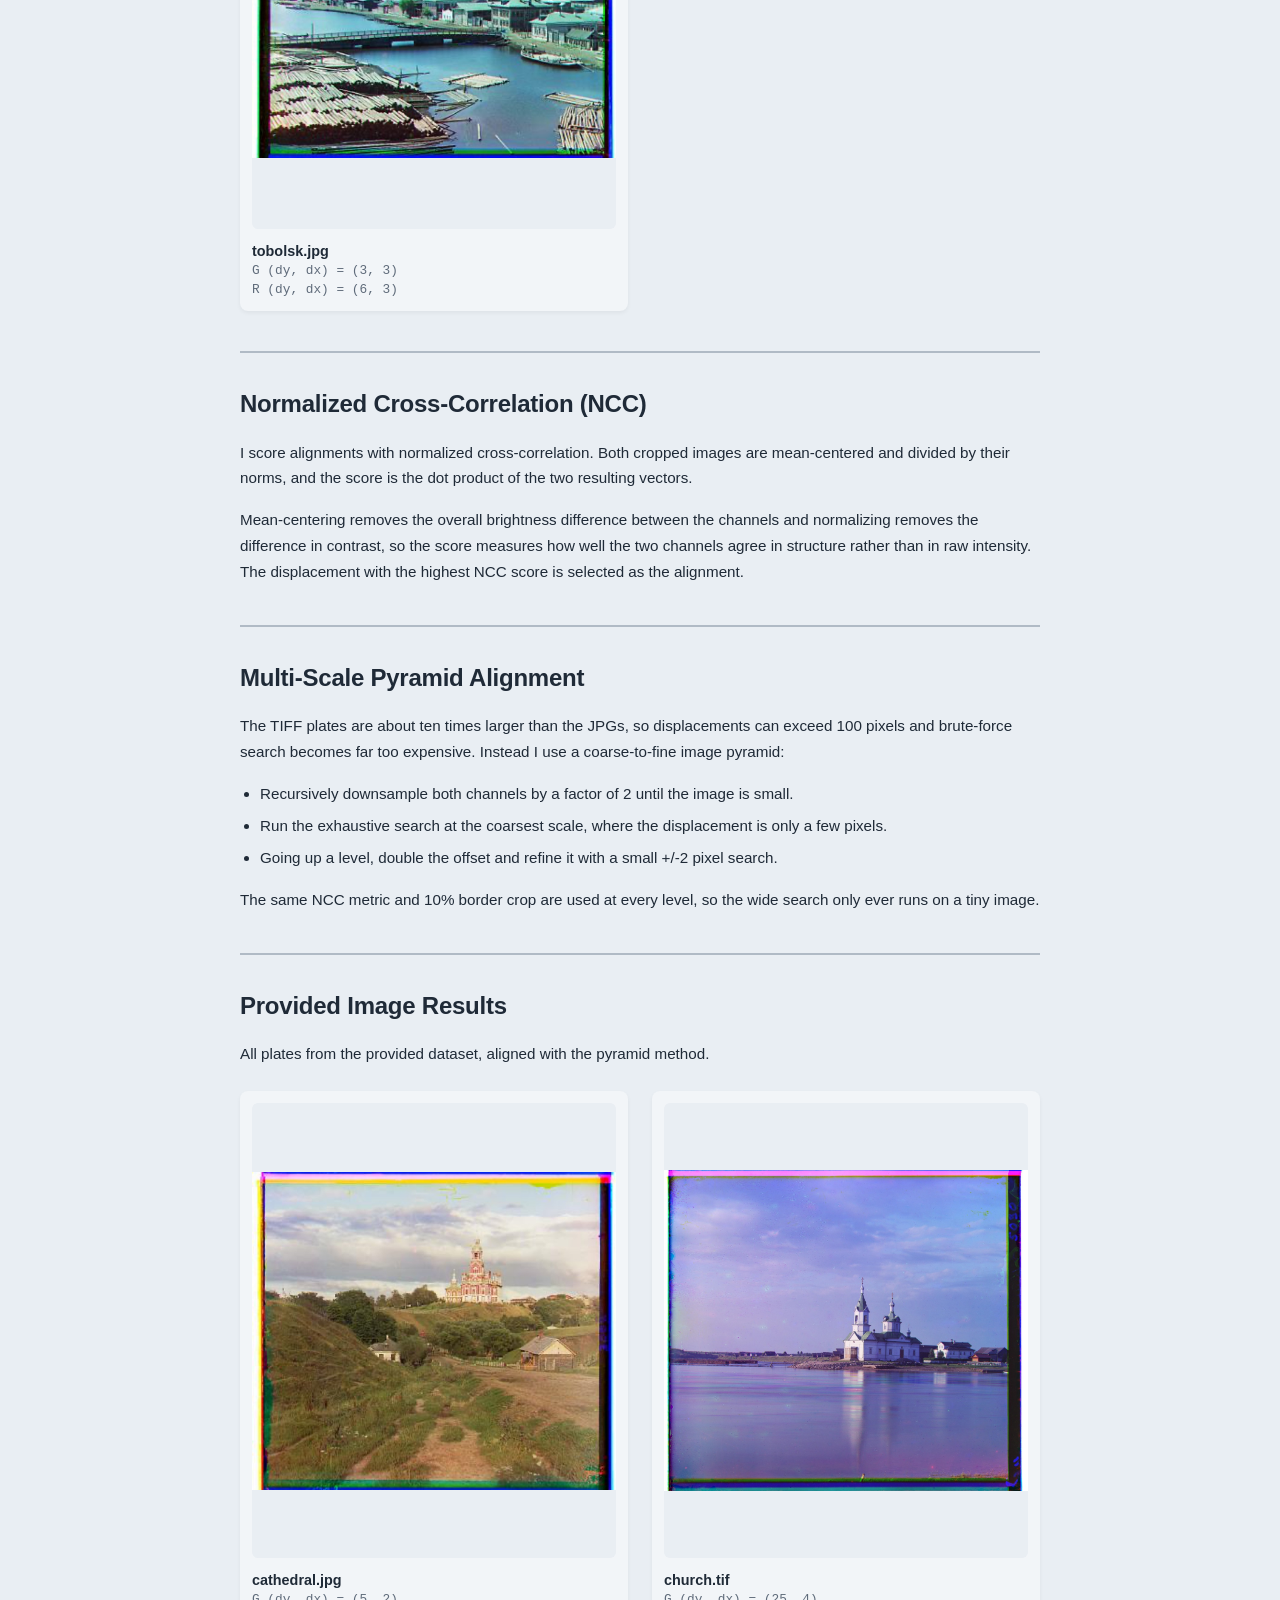
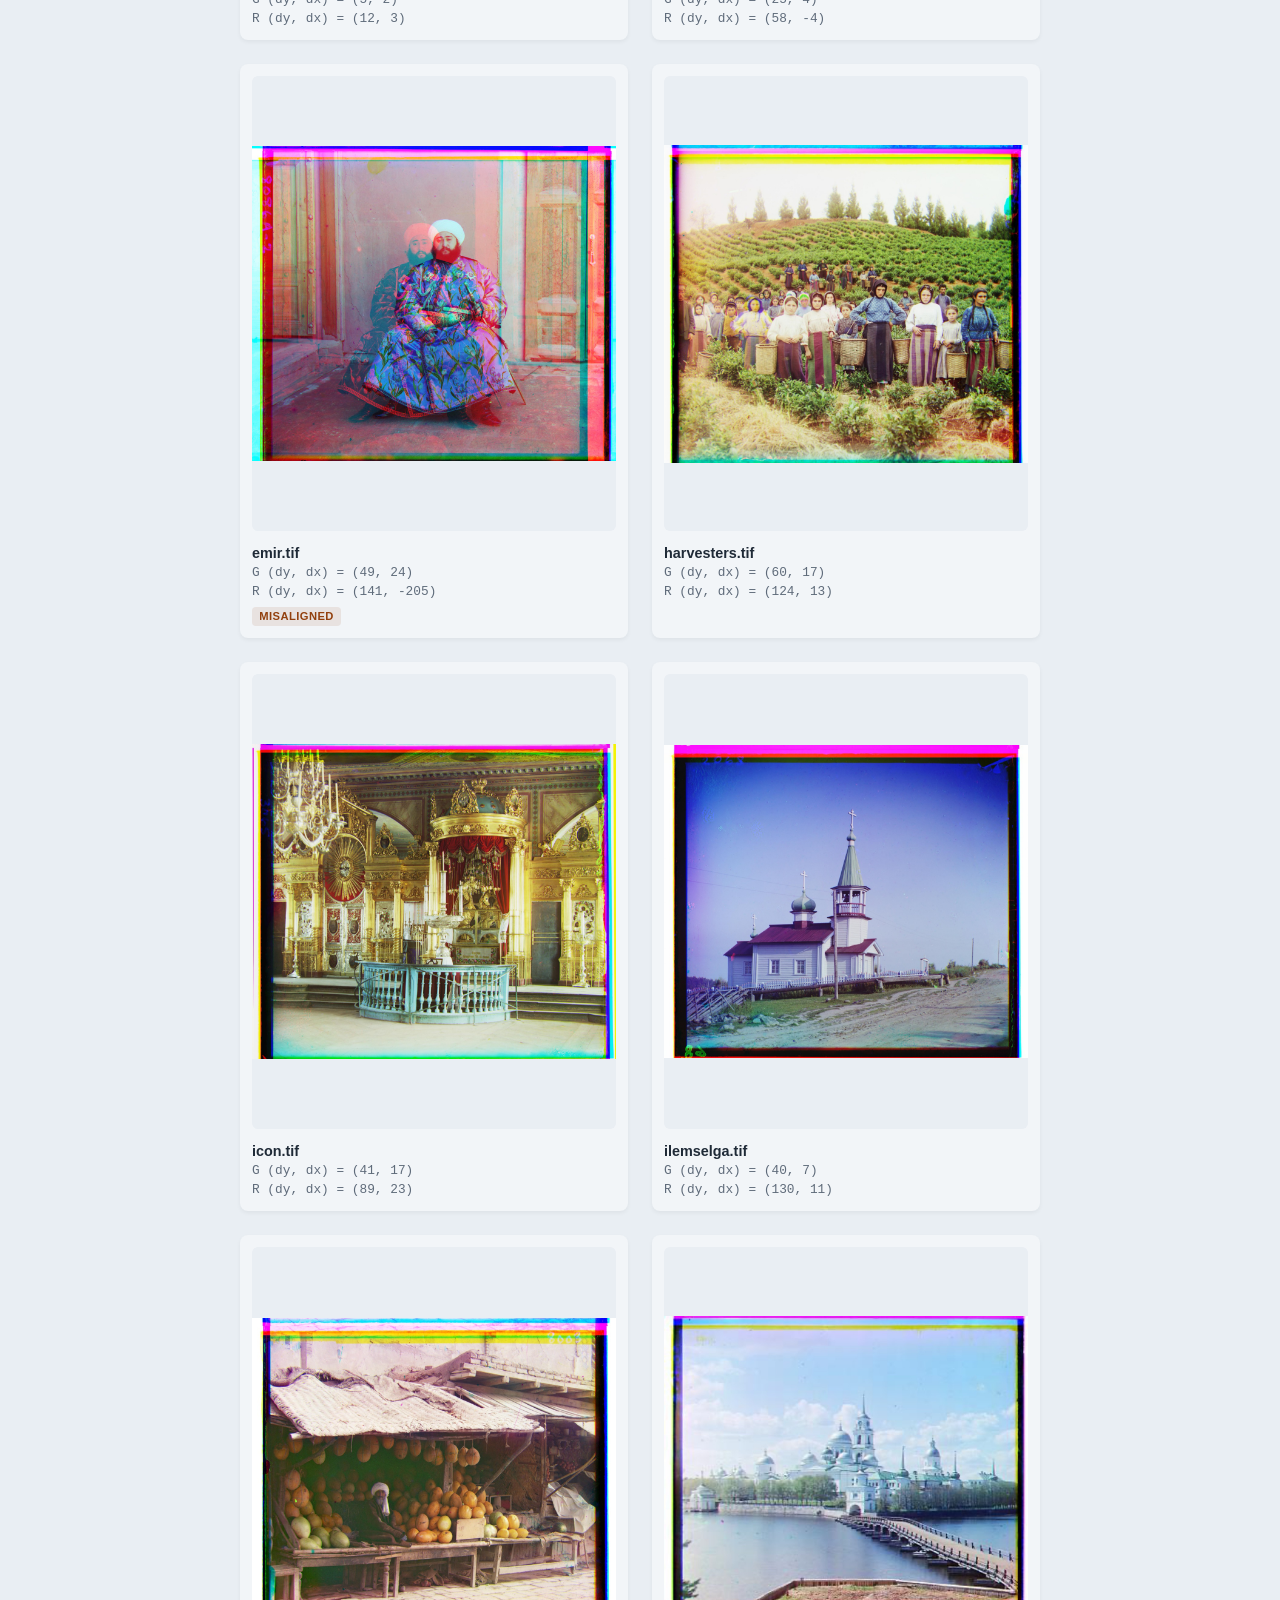
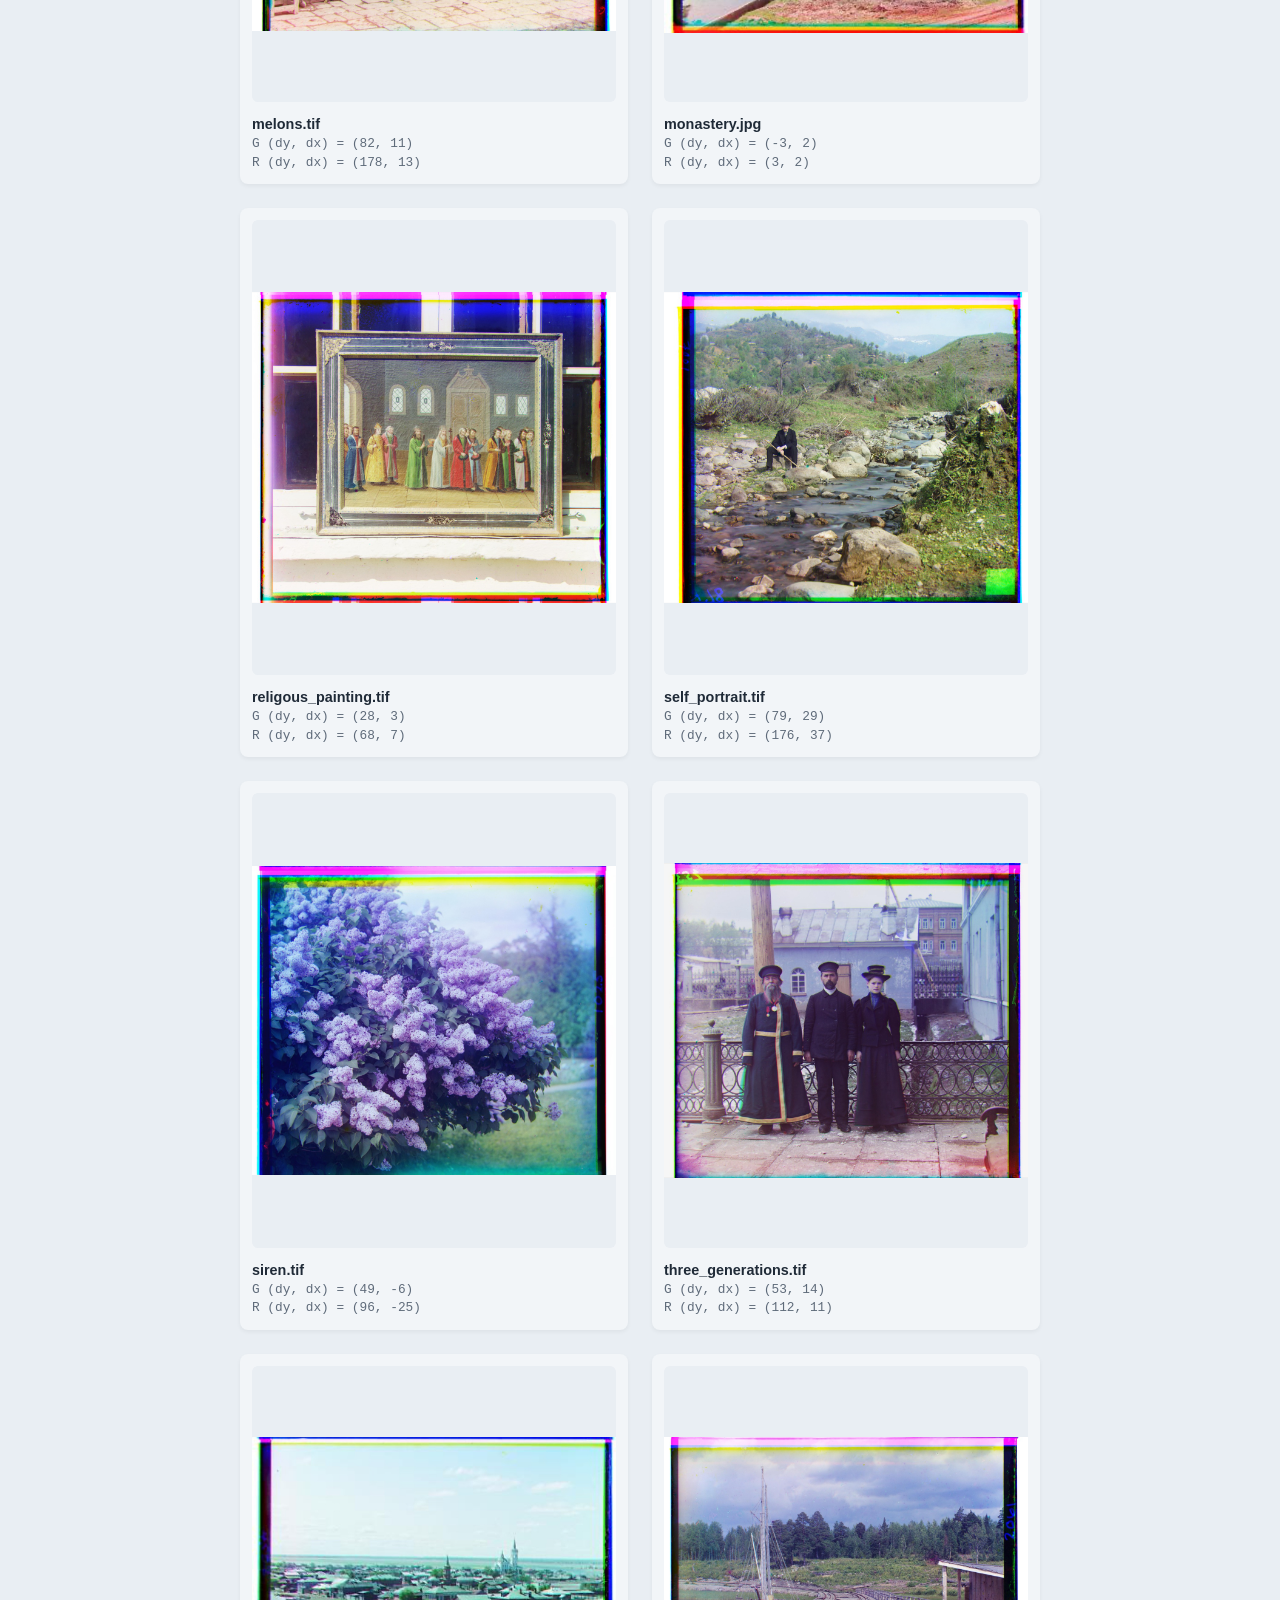
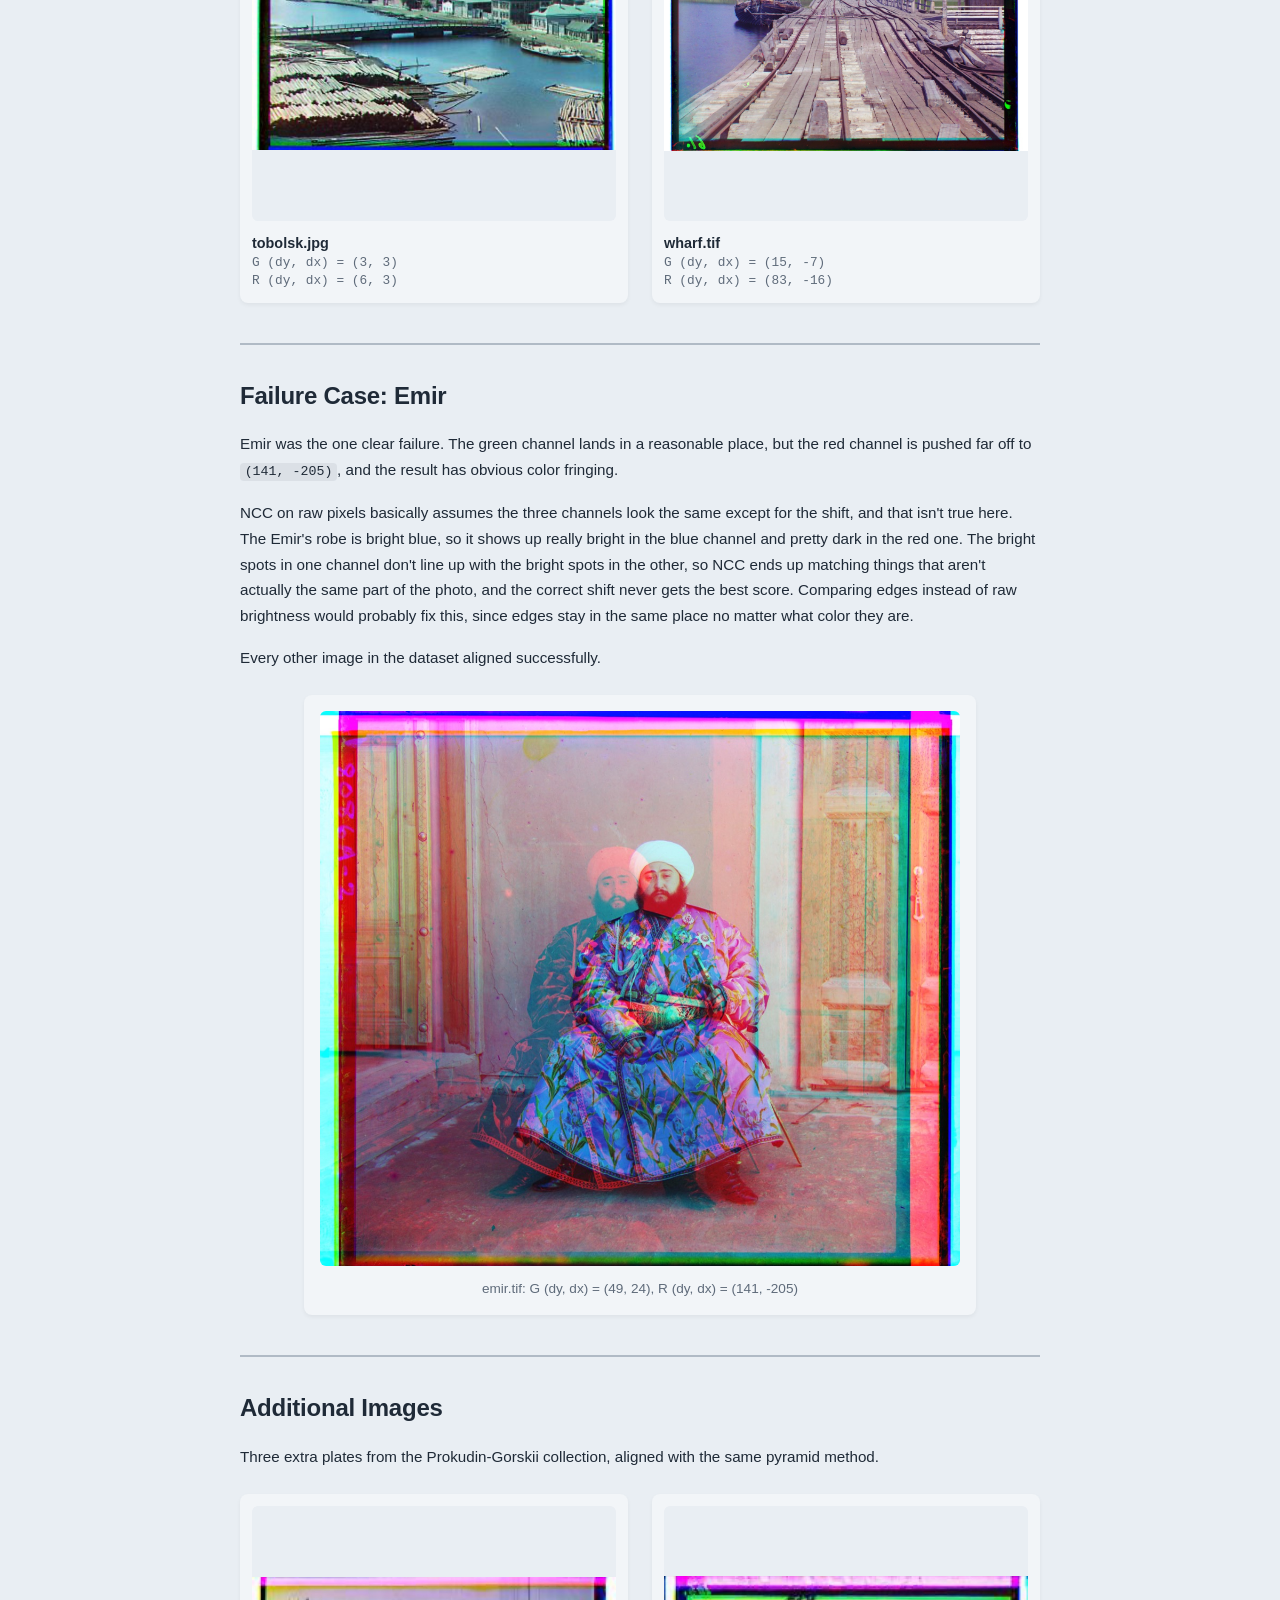
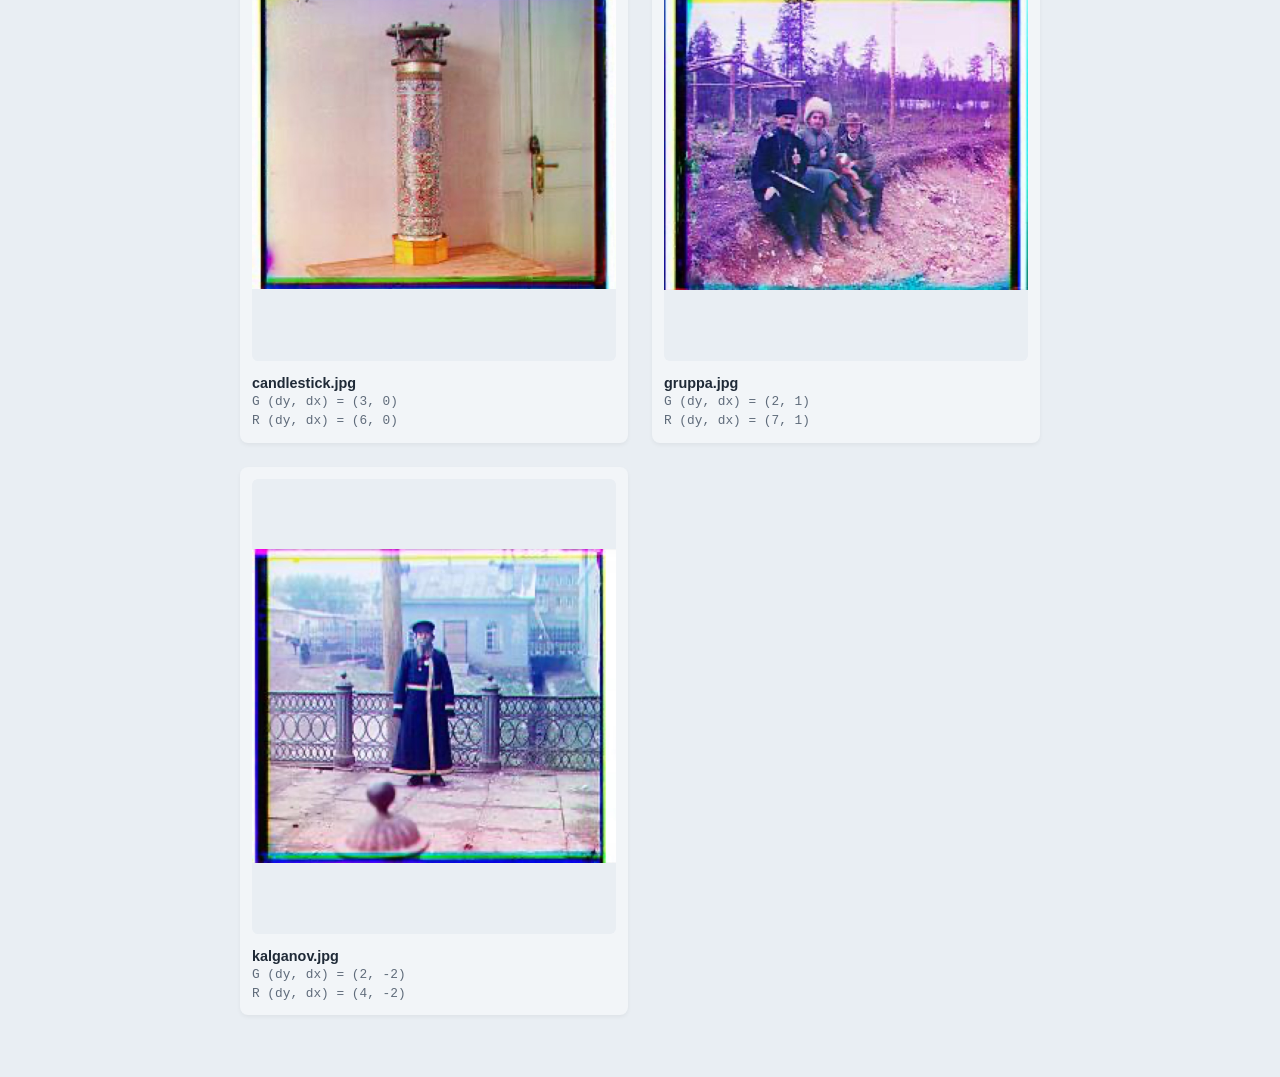
==== commit 2319cef4: "Revert "Add NCC formula to Project 1 writeup" This reverts commit 4ca4b9f06994acda743b62eeaa6fc96531" ====
--- a/proj1/index.html
+++ b/proj1/index.html
@@ -55,16 +55,8 @@
 
         <section class="part">
             <h2>Normalized Cross-Correlation (NCC)</h2>
-            <p class="text">I score alignments with normalized cross-correlation. Both cropped images are mean-centered and divided by their norms, and the score is the dot product of the two resulting vectors:</p>
-            <div class="formula">
-                NCC(<em>a</em>, <em>b</em>) &nbsp;=&nbsp;
-                <span class="frac">
-                    <span class="num">&sum;<sub>i</sub> (<em>a<sub>i</sub></em> &minus; <em>ā</em>)(<em>b<sub>i</sub></em> &minus; <em>b̄</em>)</span>
-                    <span class="den">&#8730;<span class="rad">&sum;<sub>i</sub> (<em>a<sub>i</sub></em> &minus; <em>ā</em>)<sup>2</sup></span> &middot; &#8730;<span class="rad">&sum;<sub>i</sub> (<em>b<sub>i</sub></em> &minus; <em>b̄</em>)<sup>2</sup></span></span>
-                </span>
-            </div>
-            <p class="text">Here <em>a</em> and <em>b</em> are the two cropped channels flattened into vectors, and <em>ā</em> and <em>b̄</em> are their means. The score lies in [&minus;1, 1], where 1 means the two channels match perfectly.</p>
-            <p class="text">Mean-centering removes the overall brightness difference between the channels and dividing by the norms removes the difference in contrast, so the score measures how well the two channels agree in structure rather than in raw intensity. The displacement with the highest NCC score is selected as the alignment.</p>
+            <p class="text">I score alignments with normalized cross-correlation. Both cropped images are mean-centered and divided by their norms, and the score is the dot product of the two resulting vectors.</p>
+            <p class="text">Mean-centering removes the overall brightness difference between the channels and normalizing removes the difference in contrast, so the score measures how well the two channels agree in structure rather than in raw intensity. The displacement with the highest NCC score is selected as the alignment.</p>
         </section>
 
         <section class="part">
--- a/style.css
+++ b/style.css
@@ -307,42 +307,3 @@
 .lightbox-close:hover {
     opacity: 1;
 }
-
-/* Math formula block */
-.formula {
-    background: var(--card-background);
-    border-radius: 8px;
-    padding: 1.25rem 1rem;
-    margin: 1.25rem 0;
-    text-align: center;
-    font-family: Georgia, 'Times New Roman', serif;
-    font-size: 1rem;
-    line-height: 1.3;
-    overflow-x: auto;
-}
-
-.formula em {
-    font-style: italic;
-}
-
-.frac {
-    display: inline-block;
-    vertical-align: middle;
-    text-align: center;
-}
-
-.frac .num {
-    display: block;
-    padding: 0 0.5rem 0.3rem;
-    border-bottom: 1px solid var(--text-color);
-}
-
-.frac .den {
-    display: block;
-    padding: 0.3rem 0.5rem 0;
-}
-
-.rad {
-    border-top: 1px solid var(--text-color);
-    padding: 0 0.15rem;
-}
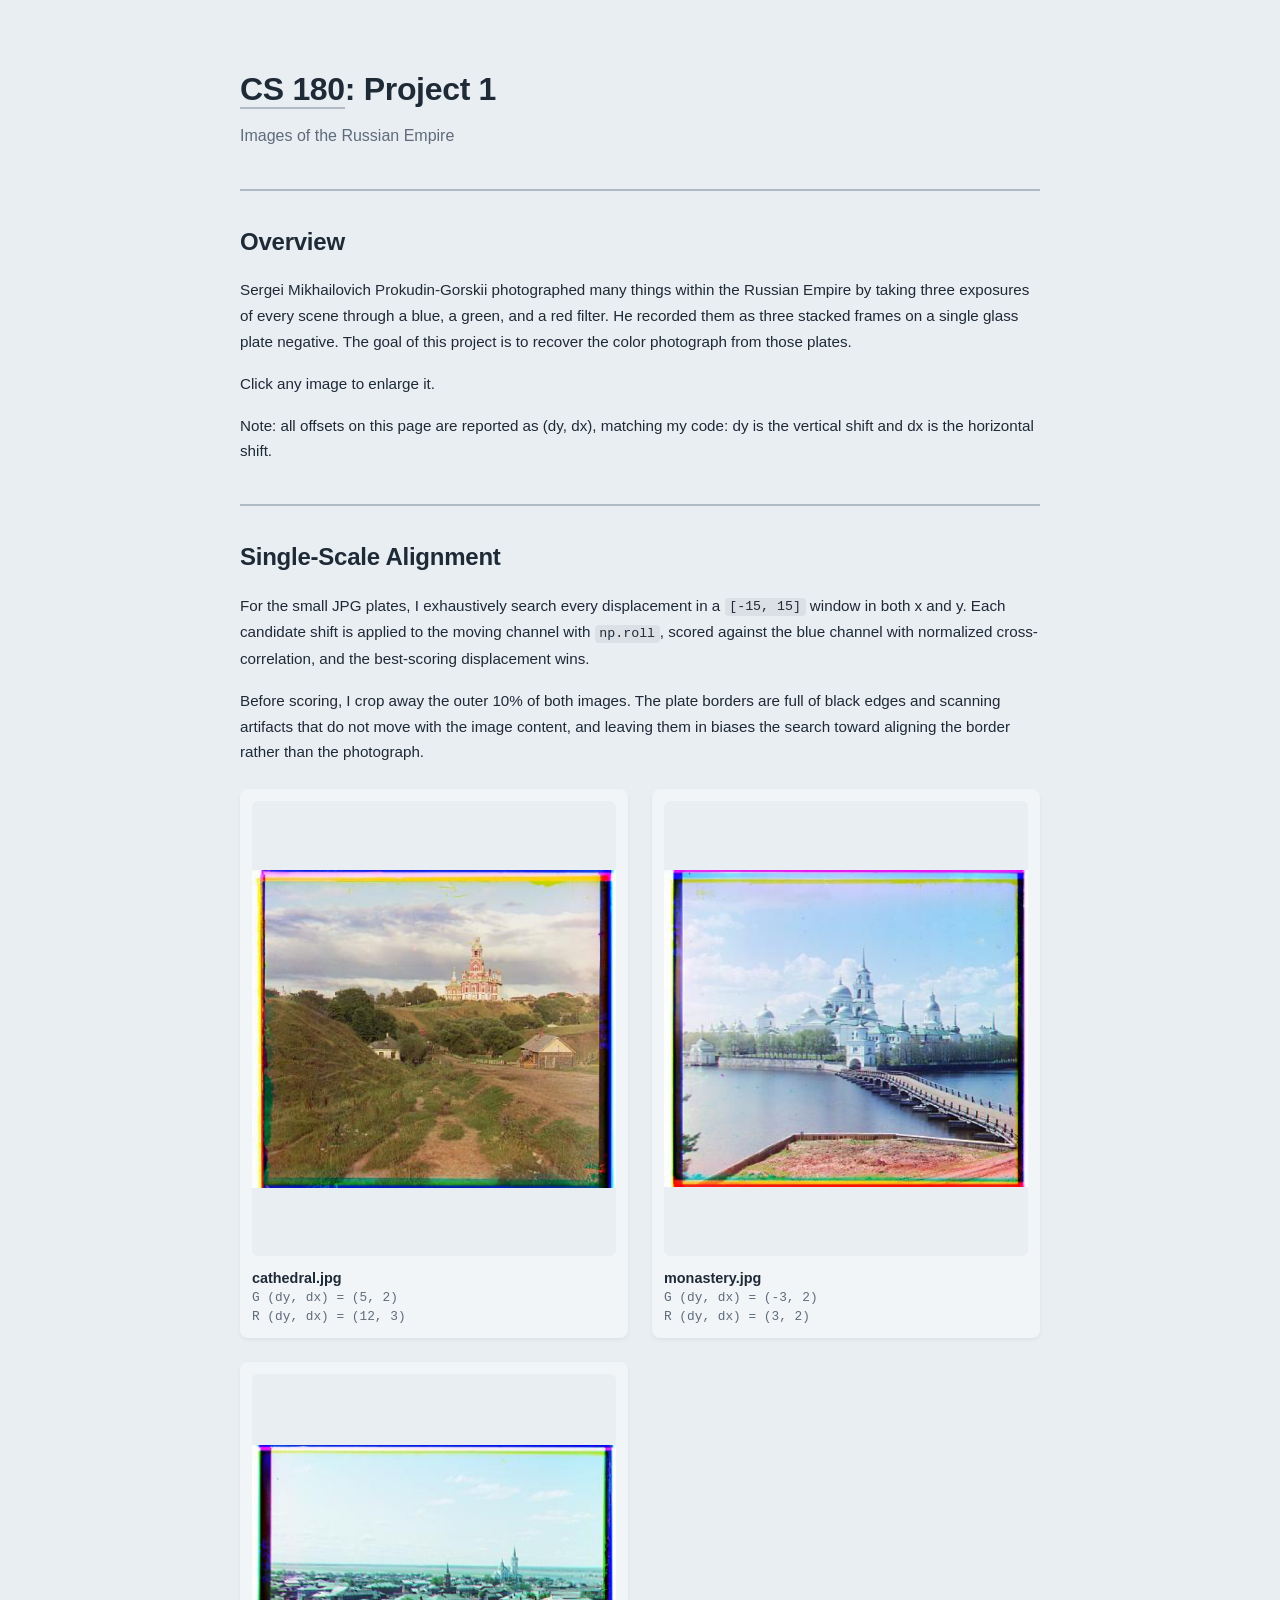
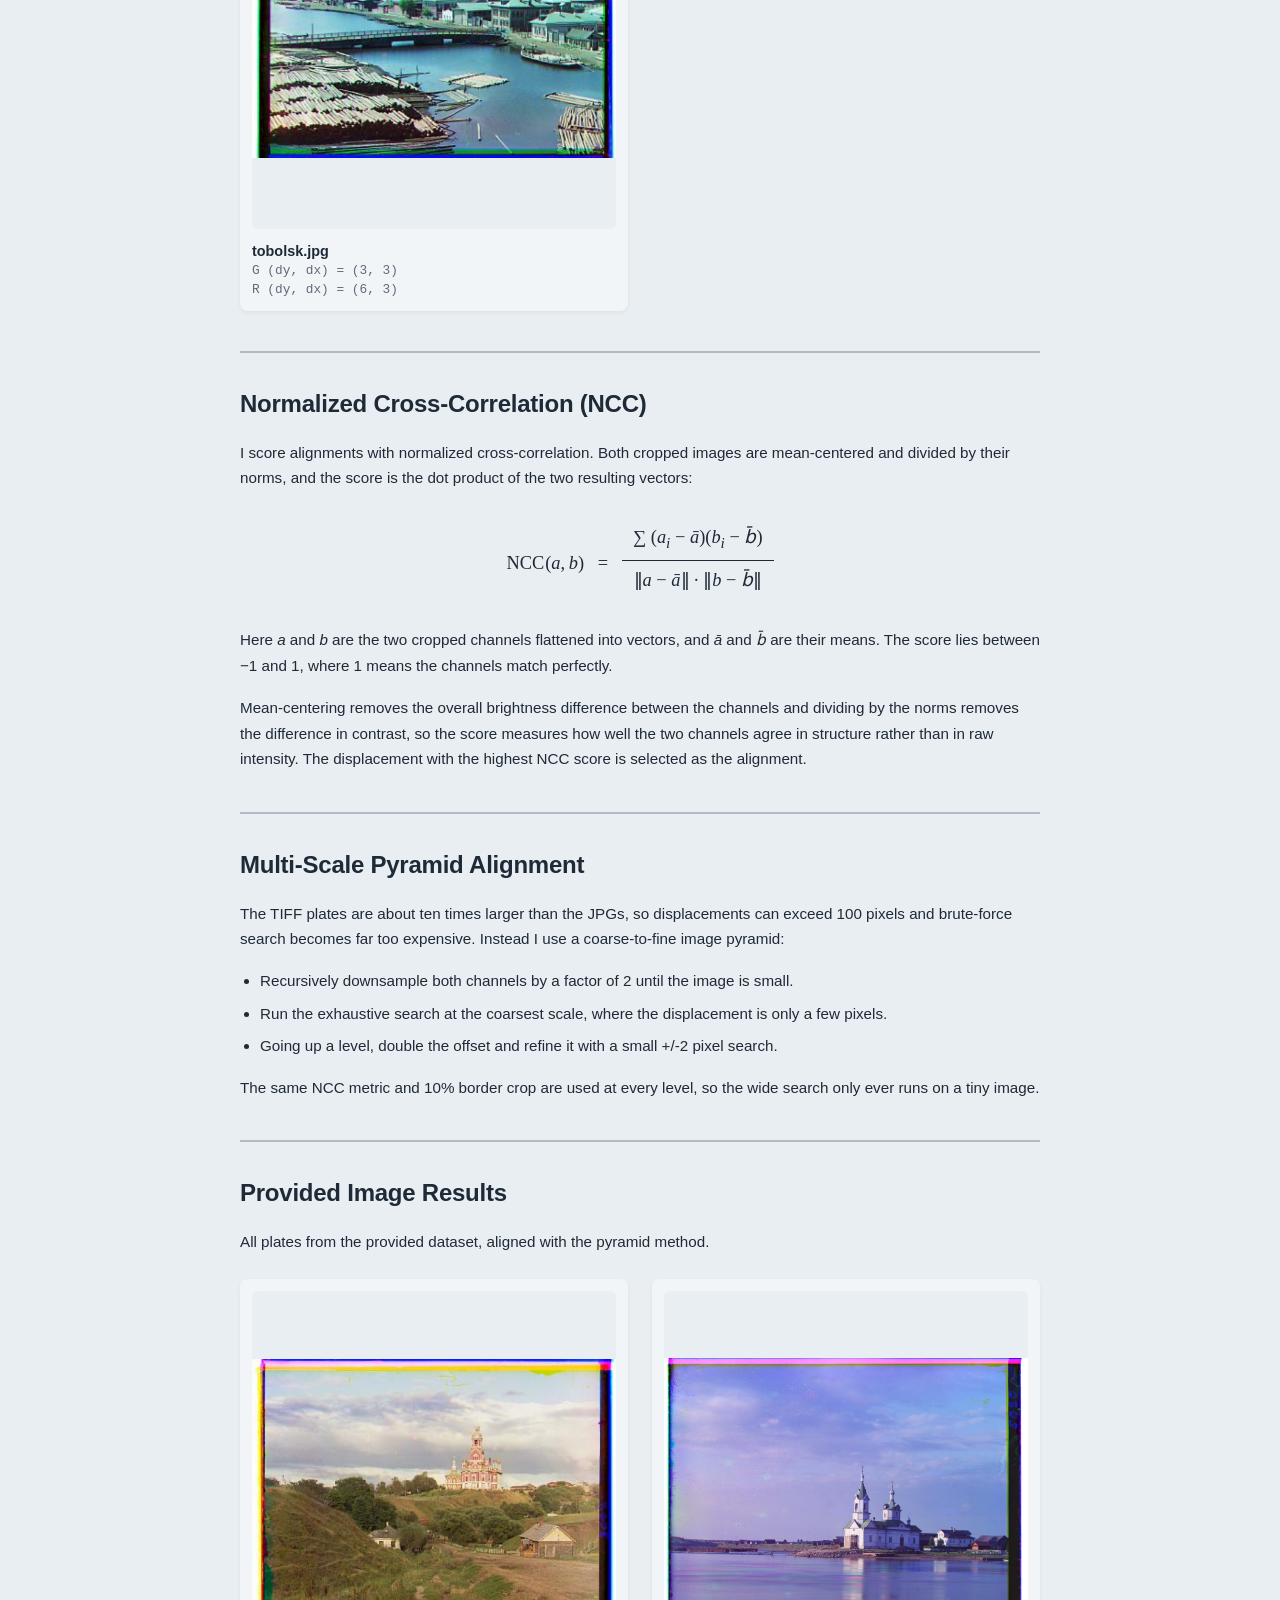
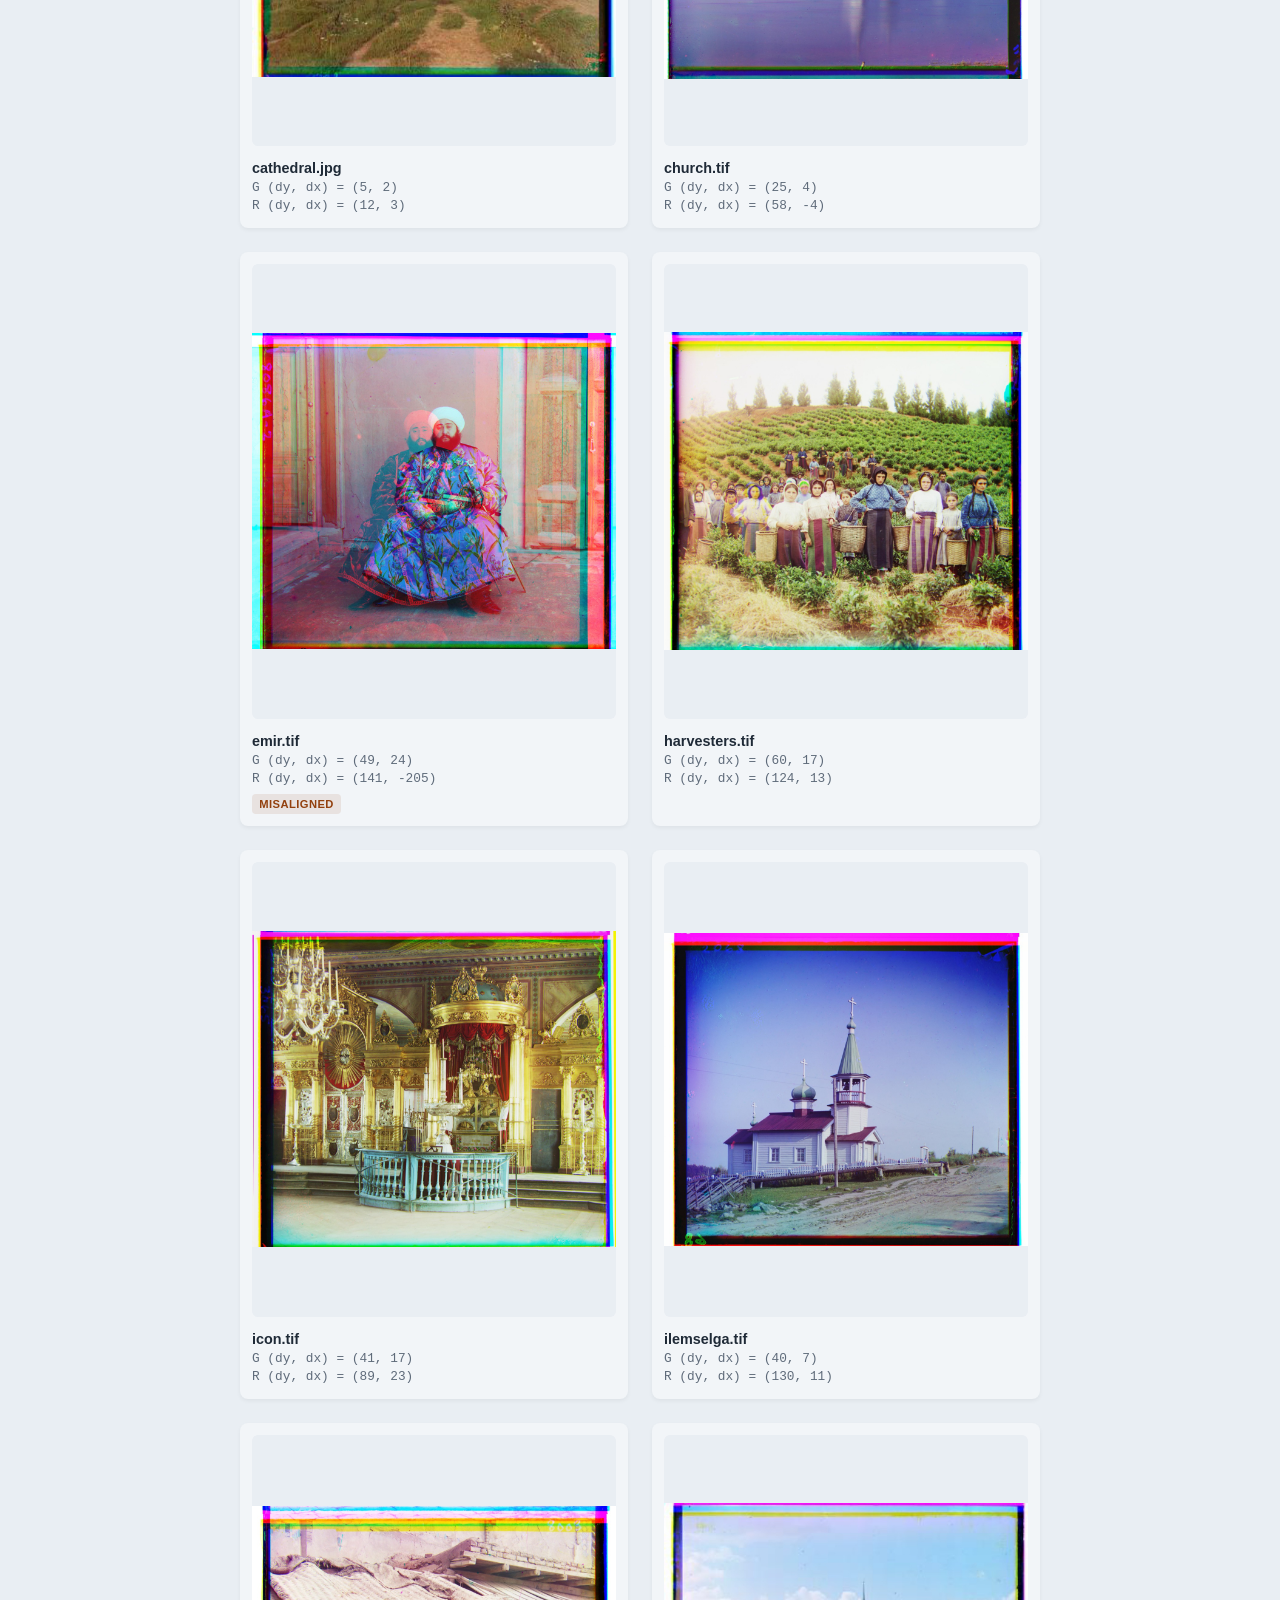
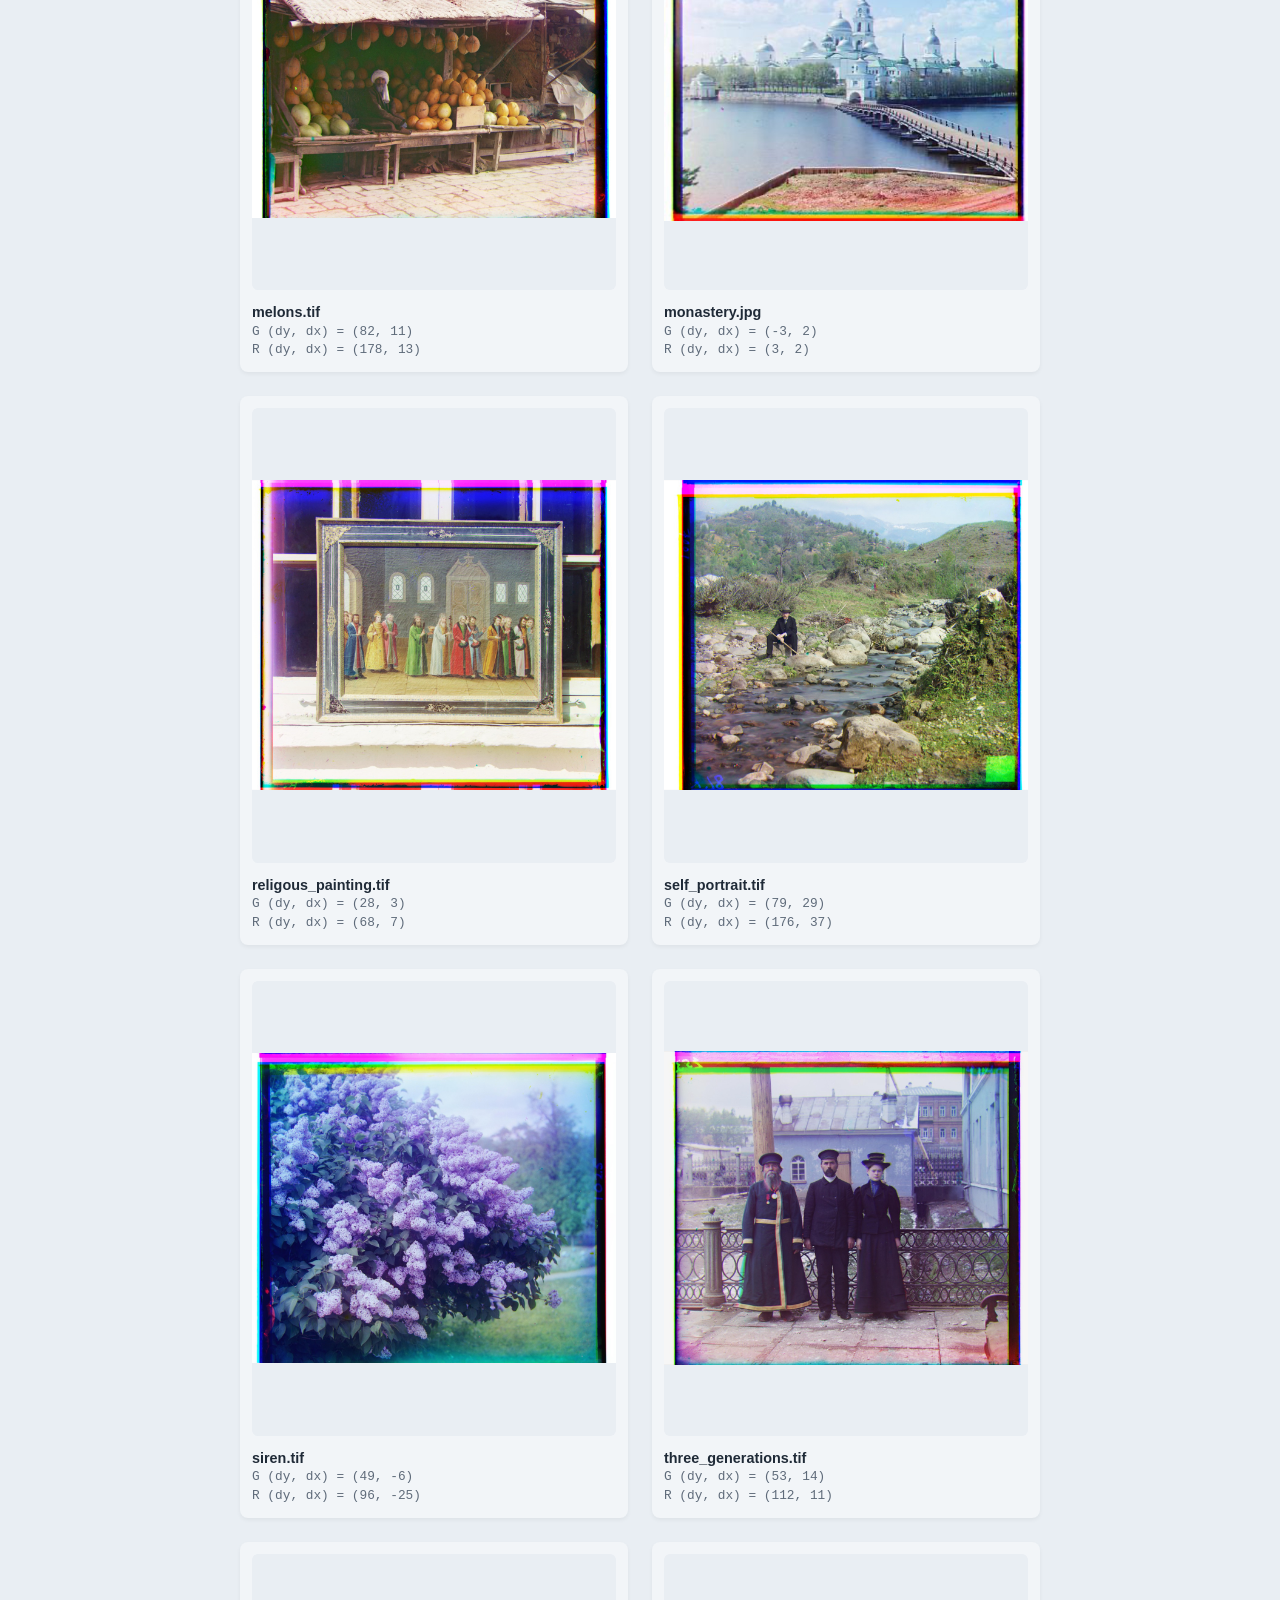
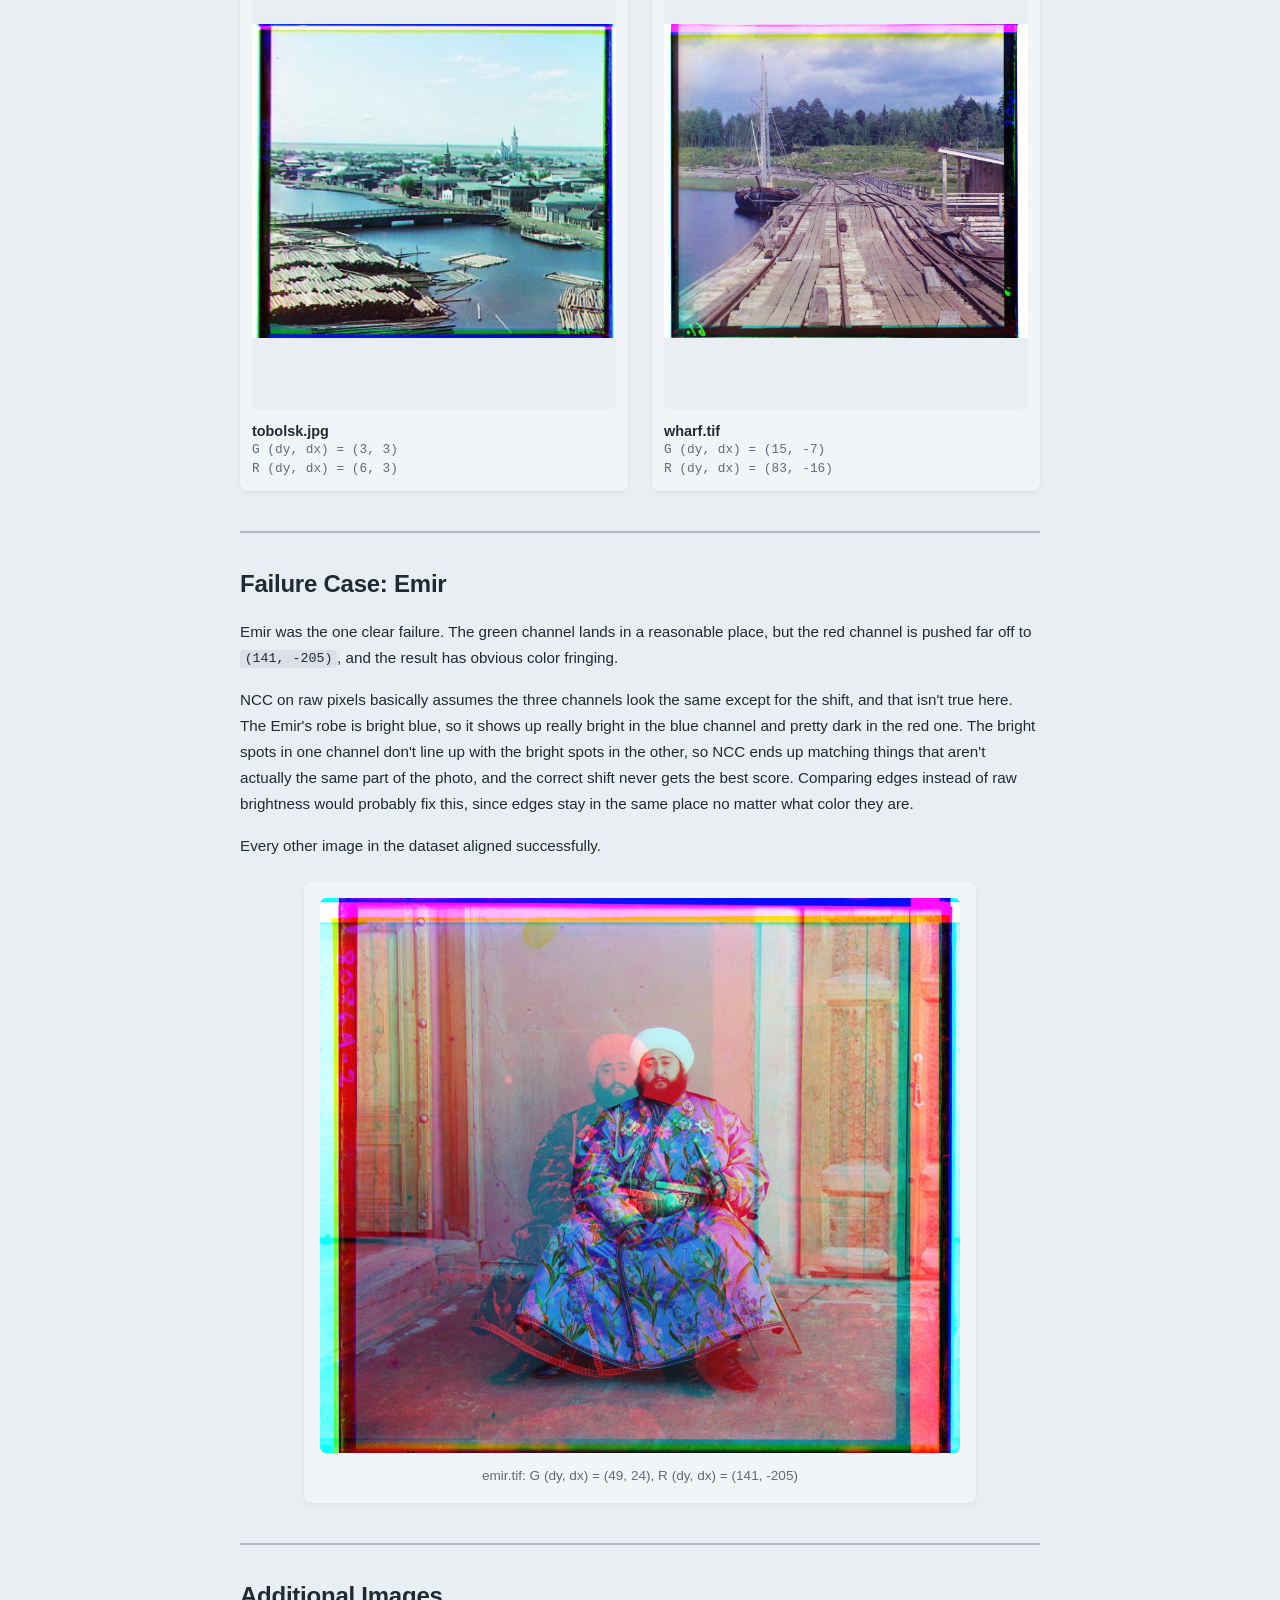
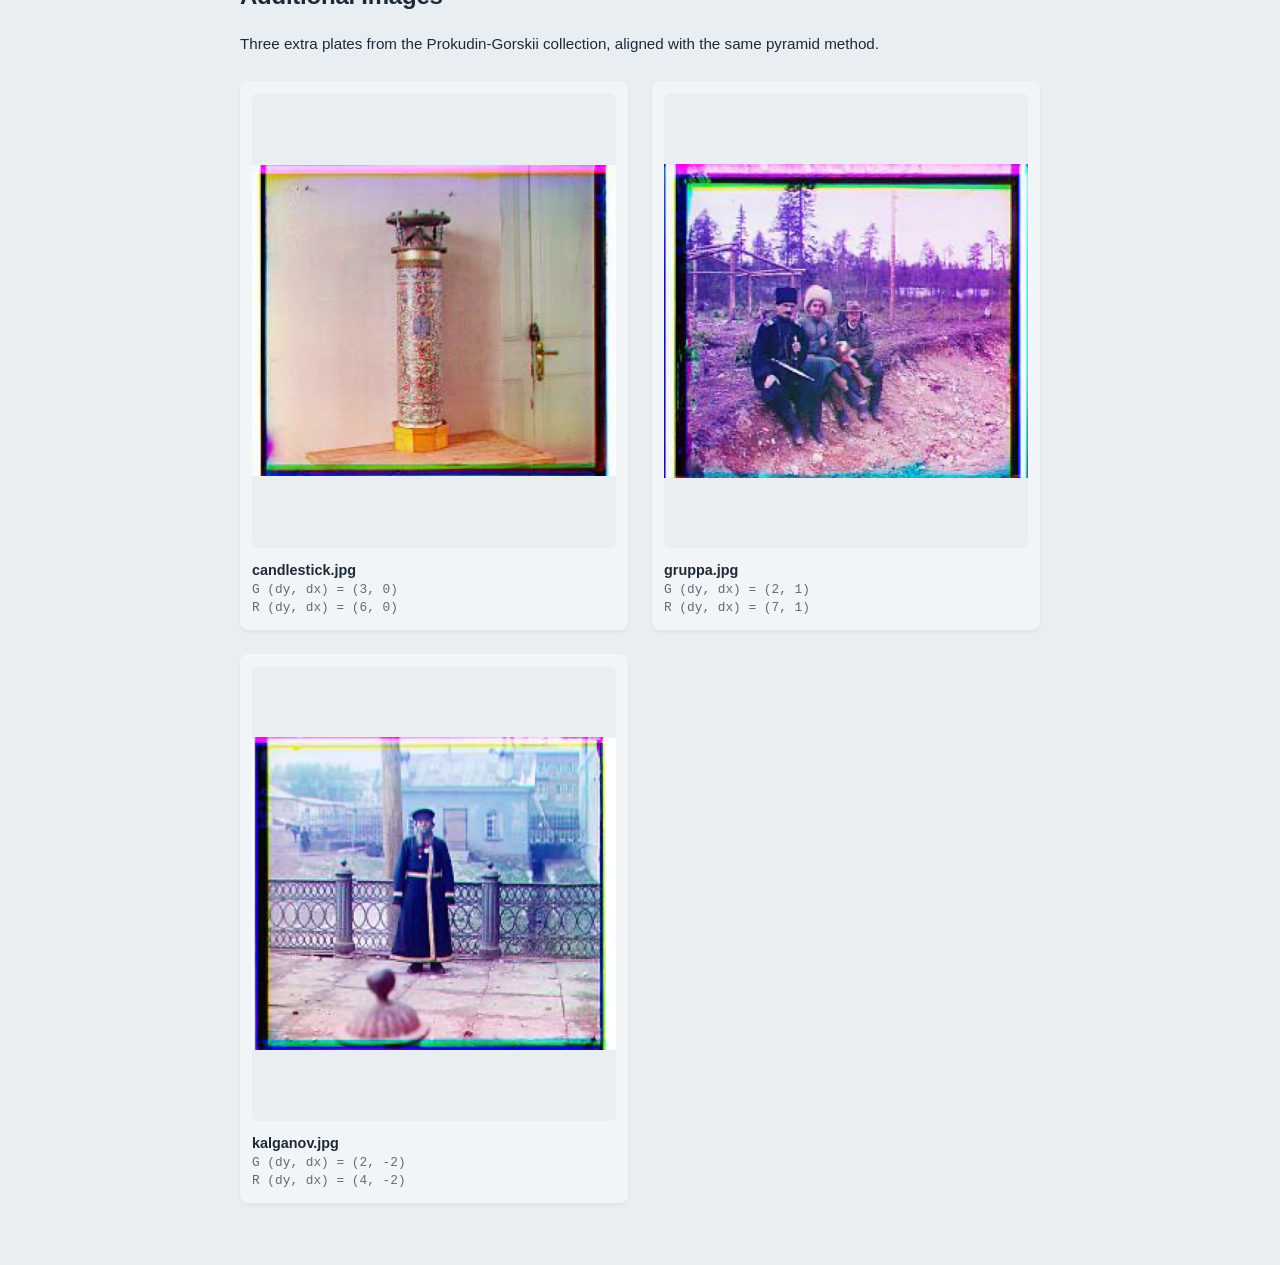
==== commit cf9a5d6f: "Add NCC formula with cleaner math styling Co-authored-by: Copilot App <223556219+Copilot@users.norep" ====
--- a/proj1/index.html
+++ b/proj1/index.html
@@ -55,8 +55,16 @@
 
         <section class="part">
             <h2>Normalized Cross-Correlation (NCC)</h2>
-            <p class="text">I score alignments with normalized cross-correlation. Both cropped images are mean-centered and divided by their norms, and the score is the dot product of the two resulting vectors.</p>
-            <p class="text">Mean-centering removes the overall brightness difference between the channels and normalizing removes the difference in contrast, so the score measures how well the two channels agree in structure rather than in raw intensity. The displacement with the highest NCC score is selected as the alignment.</p>
+            <p class="text">I score alignments with normalized cross-correlation. Both cropped images are mean-centered and divided by their norms, and the score is the dot product of the two resulting vectors:</p>
+            <div class="formula">
+                <span class="fn">NCC</span>(<i>a</i>,&thinsp;<i>b</i>) <span class="eq">=</span>
+                <span class="frac">
+                    <span class="num">&sum; (<i>a<sub>i</sub></i> &minus; <i>ā</i>)(<i>b<sub>i</sub></i> &minus; <i>b̄</i>)</span>
+                    <span class="den">&Vert;<i>a</i> &minus; <i>ā</i>&Vert; &middot; &Vert;<i>b</i> &minus; <i>b̄</i>&Vert;</span>
+                </span>
+            </div>
+            <p class="text">Here <i>a</i> and <i>b</i> are the two cropped channels flattened into vectors, and <i>ā</i> and <i>b̄</i> are their means. The score lies between &minus;1 and 1, where 1 means the channels match perfectly.</p>
+            <p class="text">Mean-centering removes the overall brightness difference between the channels and dividing by the norms removes the difference in contrast, so the score measures how well the two channels agree in structure rather than in raw intensity. The displacement with the highest NCC score is selected as the alignment.</p>
         </section>
 
         <section class="part">
--- a/style.css
+++ b/style.css
@@ -307,3 +307,43 @@
 .lightbox-close:hover {
     opacity: 1;
 }
+
+/* Display math */
+.formula {
+    font-family: 'Latin Modern Math', 'STIX Two Math', Cambria, Georgia, 'Times New Roman', serif;
+    font-size: 1.15rem;
+    text-align: center;
+    margin: 2rem 0;
+    color: var(--text-color);
+    overflow-x: auto;
+}
+
+.formula i {
+    font-style: italic;
+}
+
+.formula .fn {
+    font-style: normal;
+    padding-right: 0.05em;
+}
+
+.formula .eq {
+    margin: 0 0.5em;
+}
+
+.formula .frac {
+    display: inline-block;
+    vertical-align: -0.9em;
+    text-align: center;
+}
+
+.formula .num {
+    display: block;
+    padding: 0 0.6em 0.25em;
+    border-bottom: 1px solid currentColor;
+}
+
+.formula .den {
+    display: block;
+    padding: 0.25em 0.6em 0;
+}
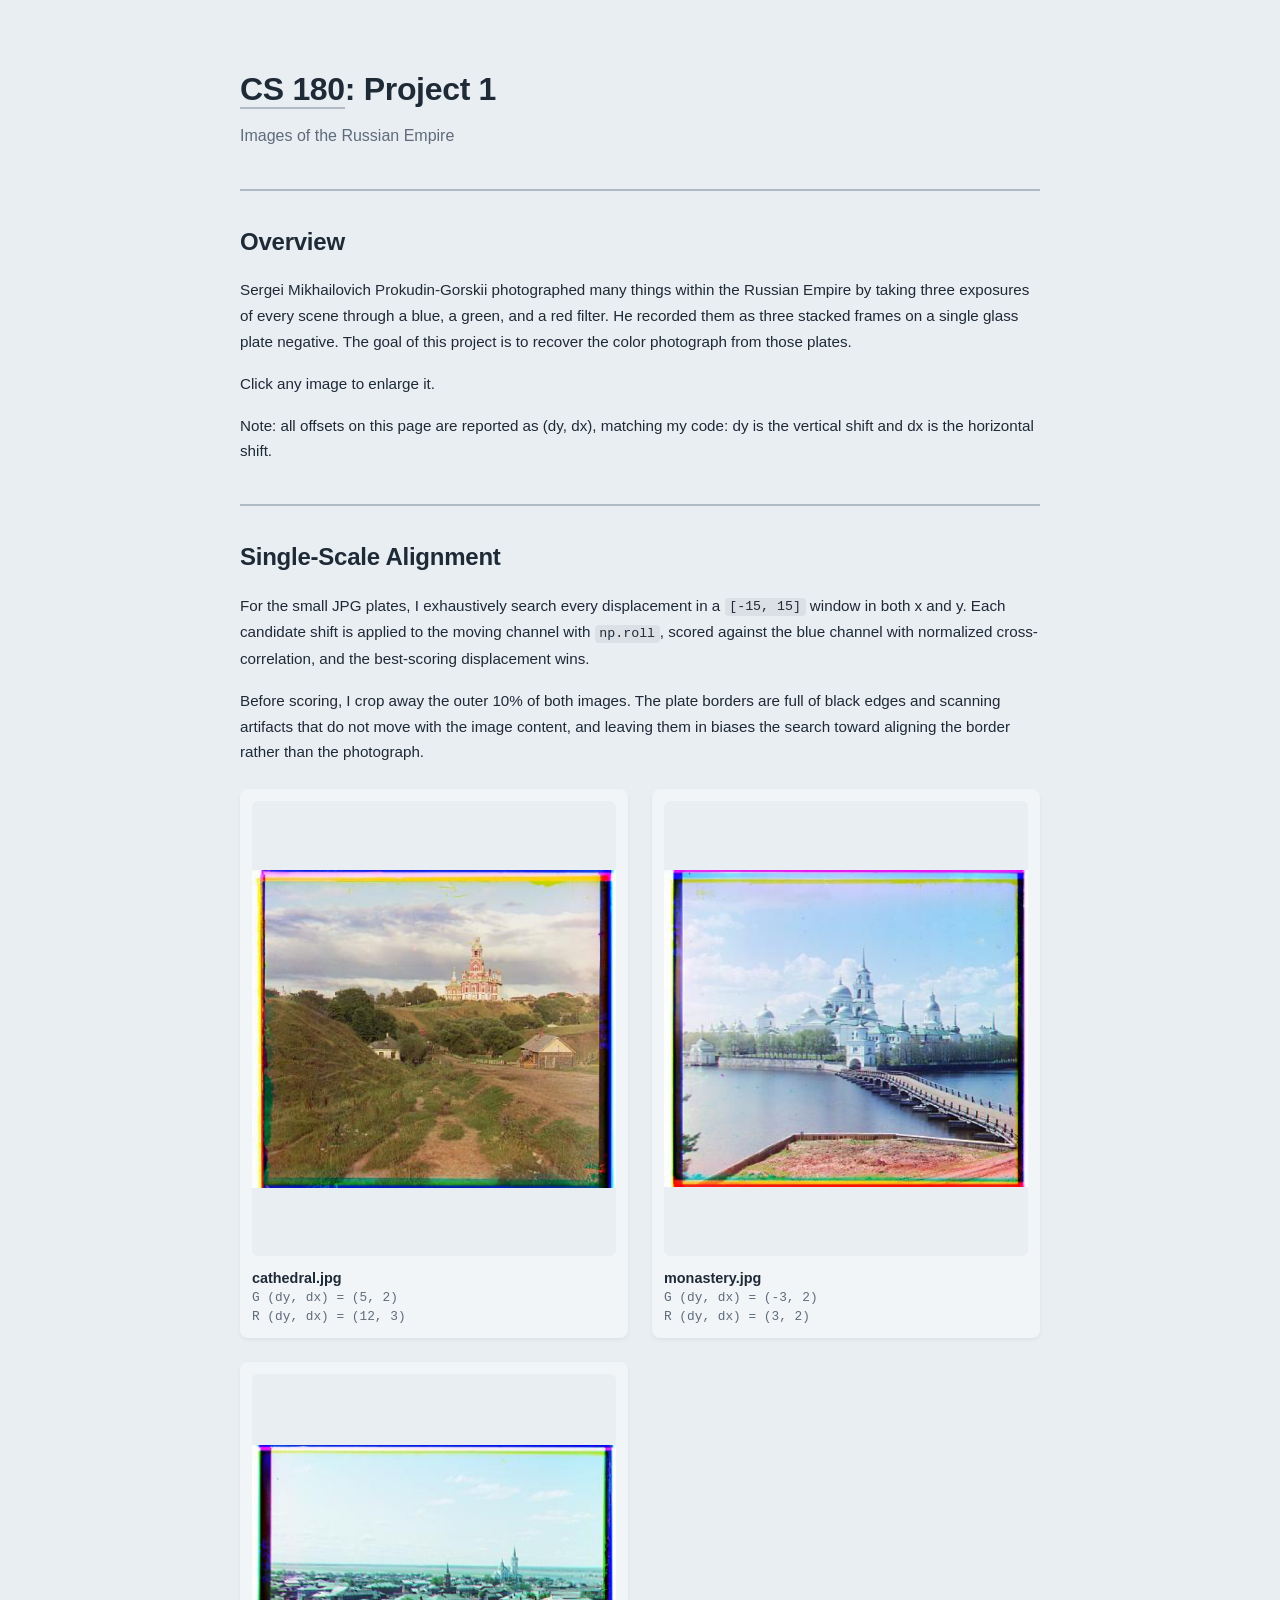
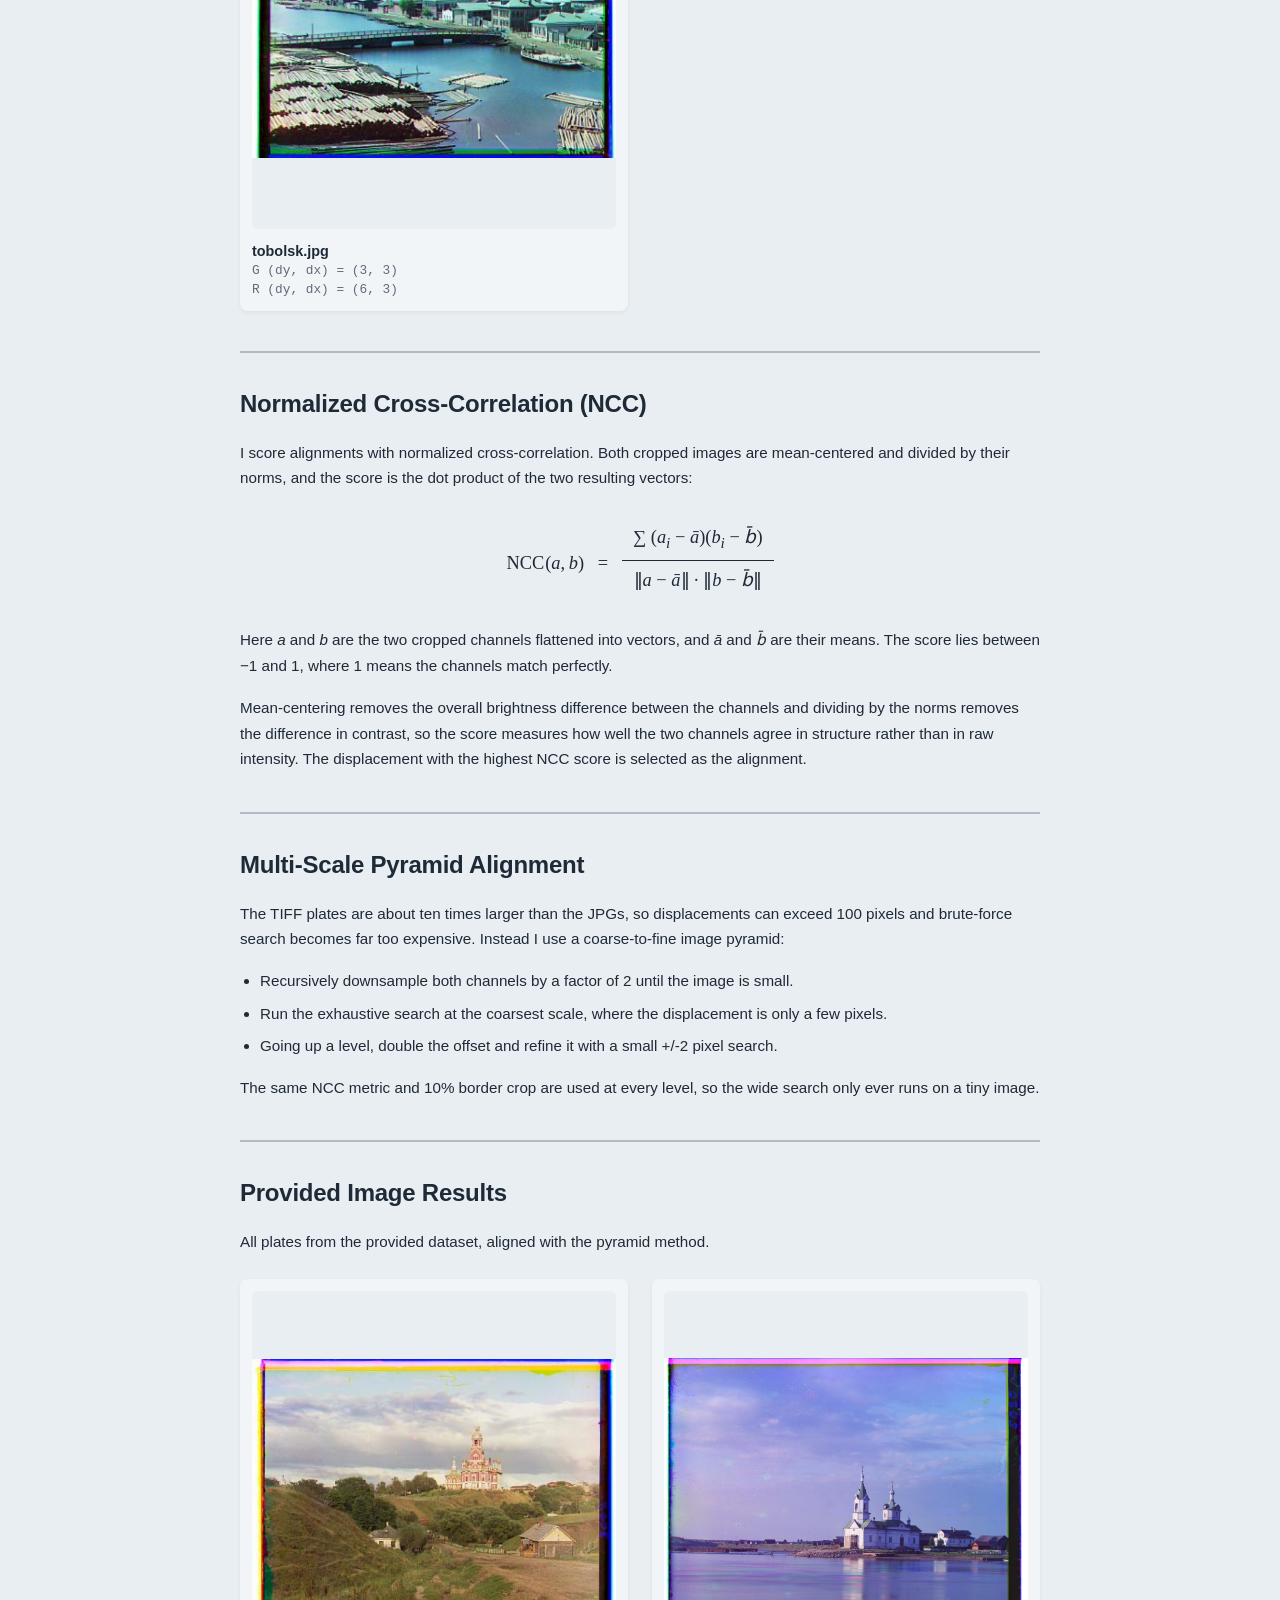
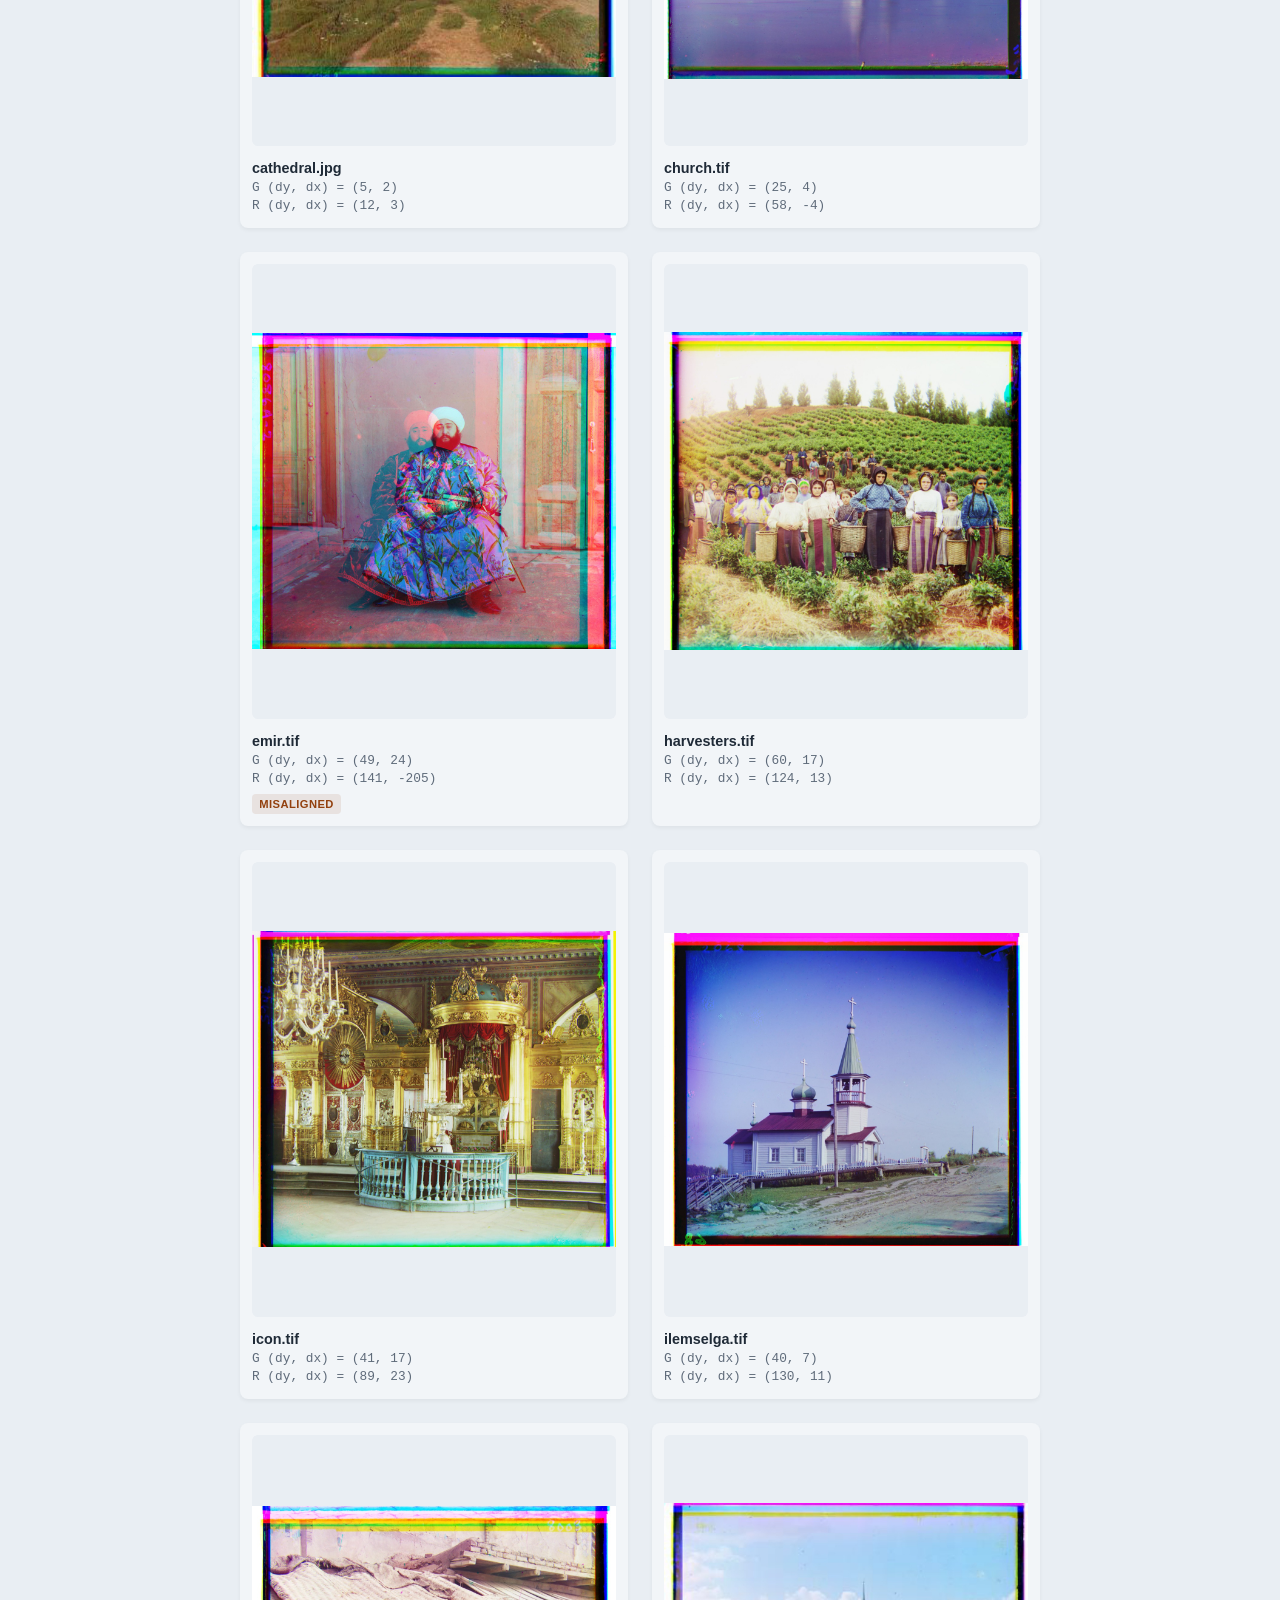
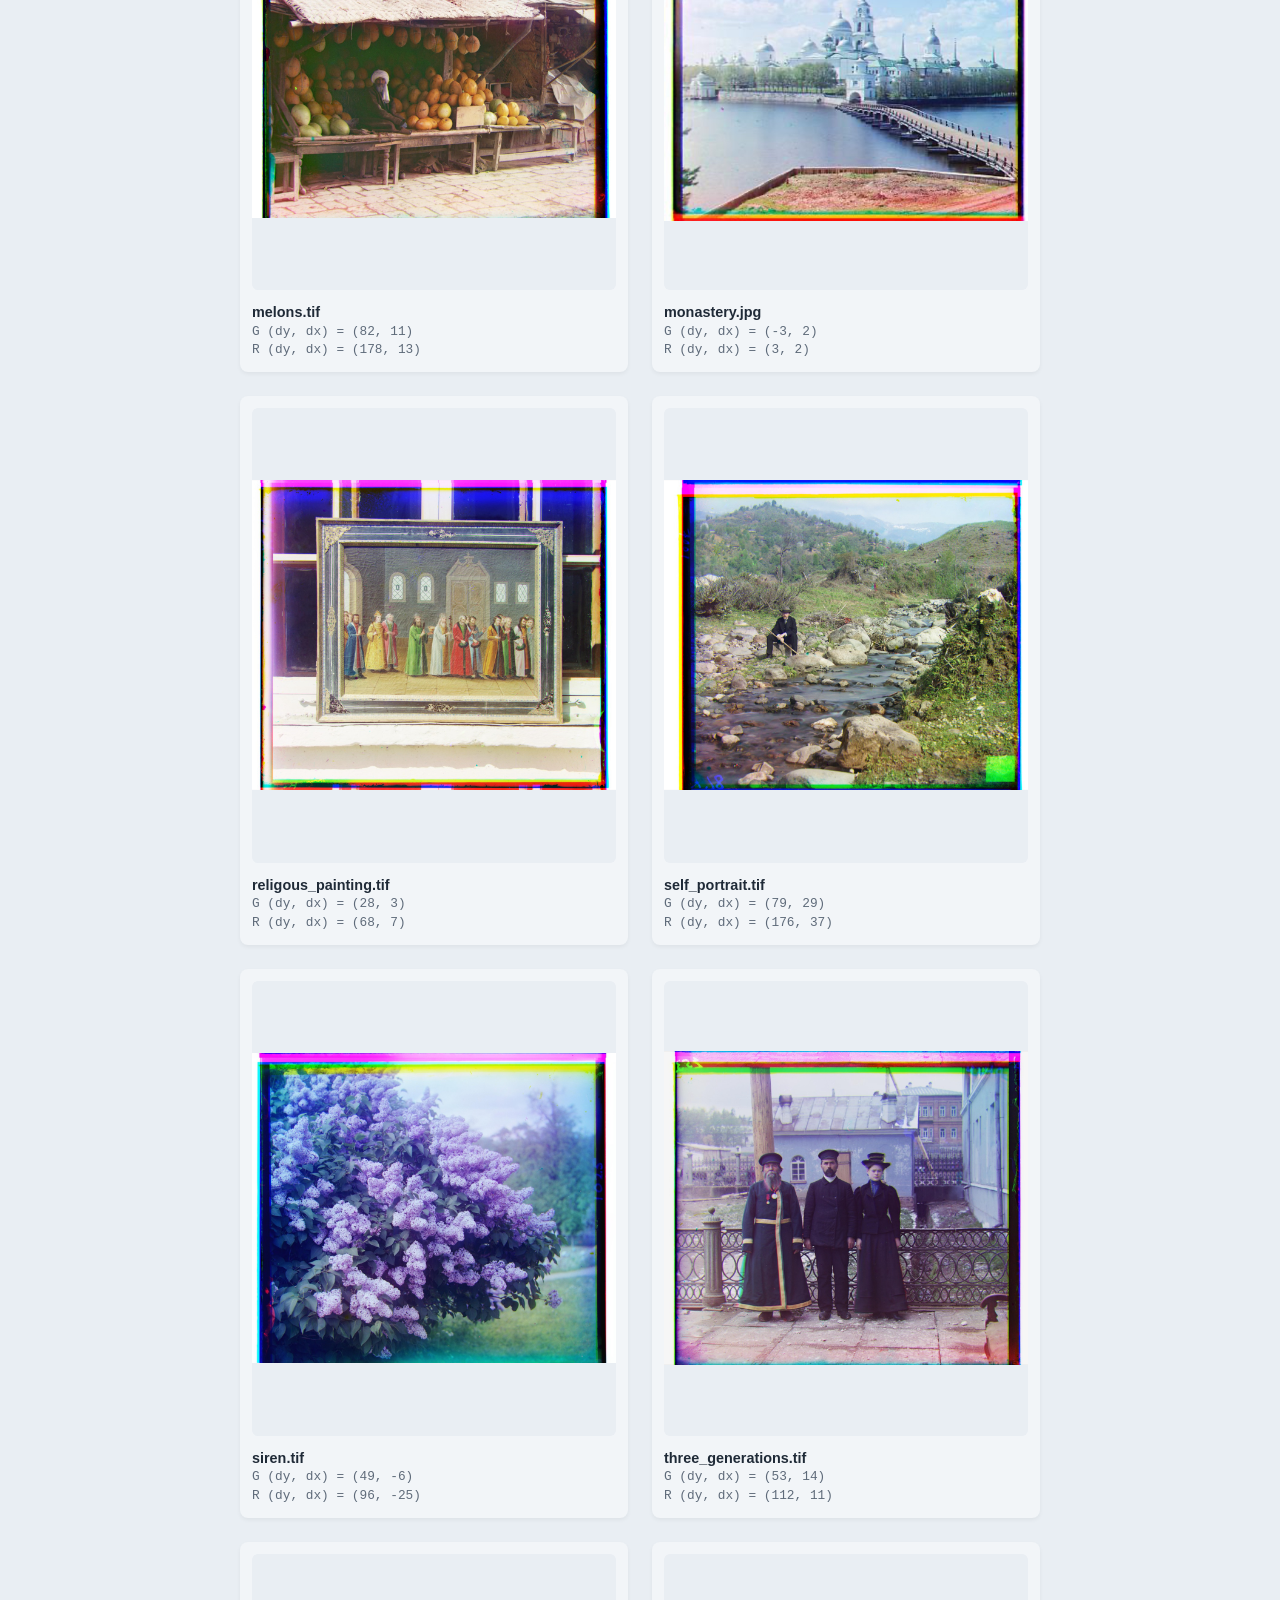
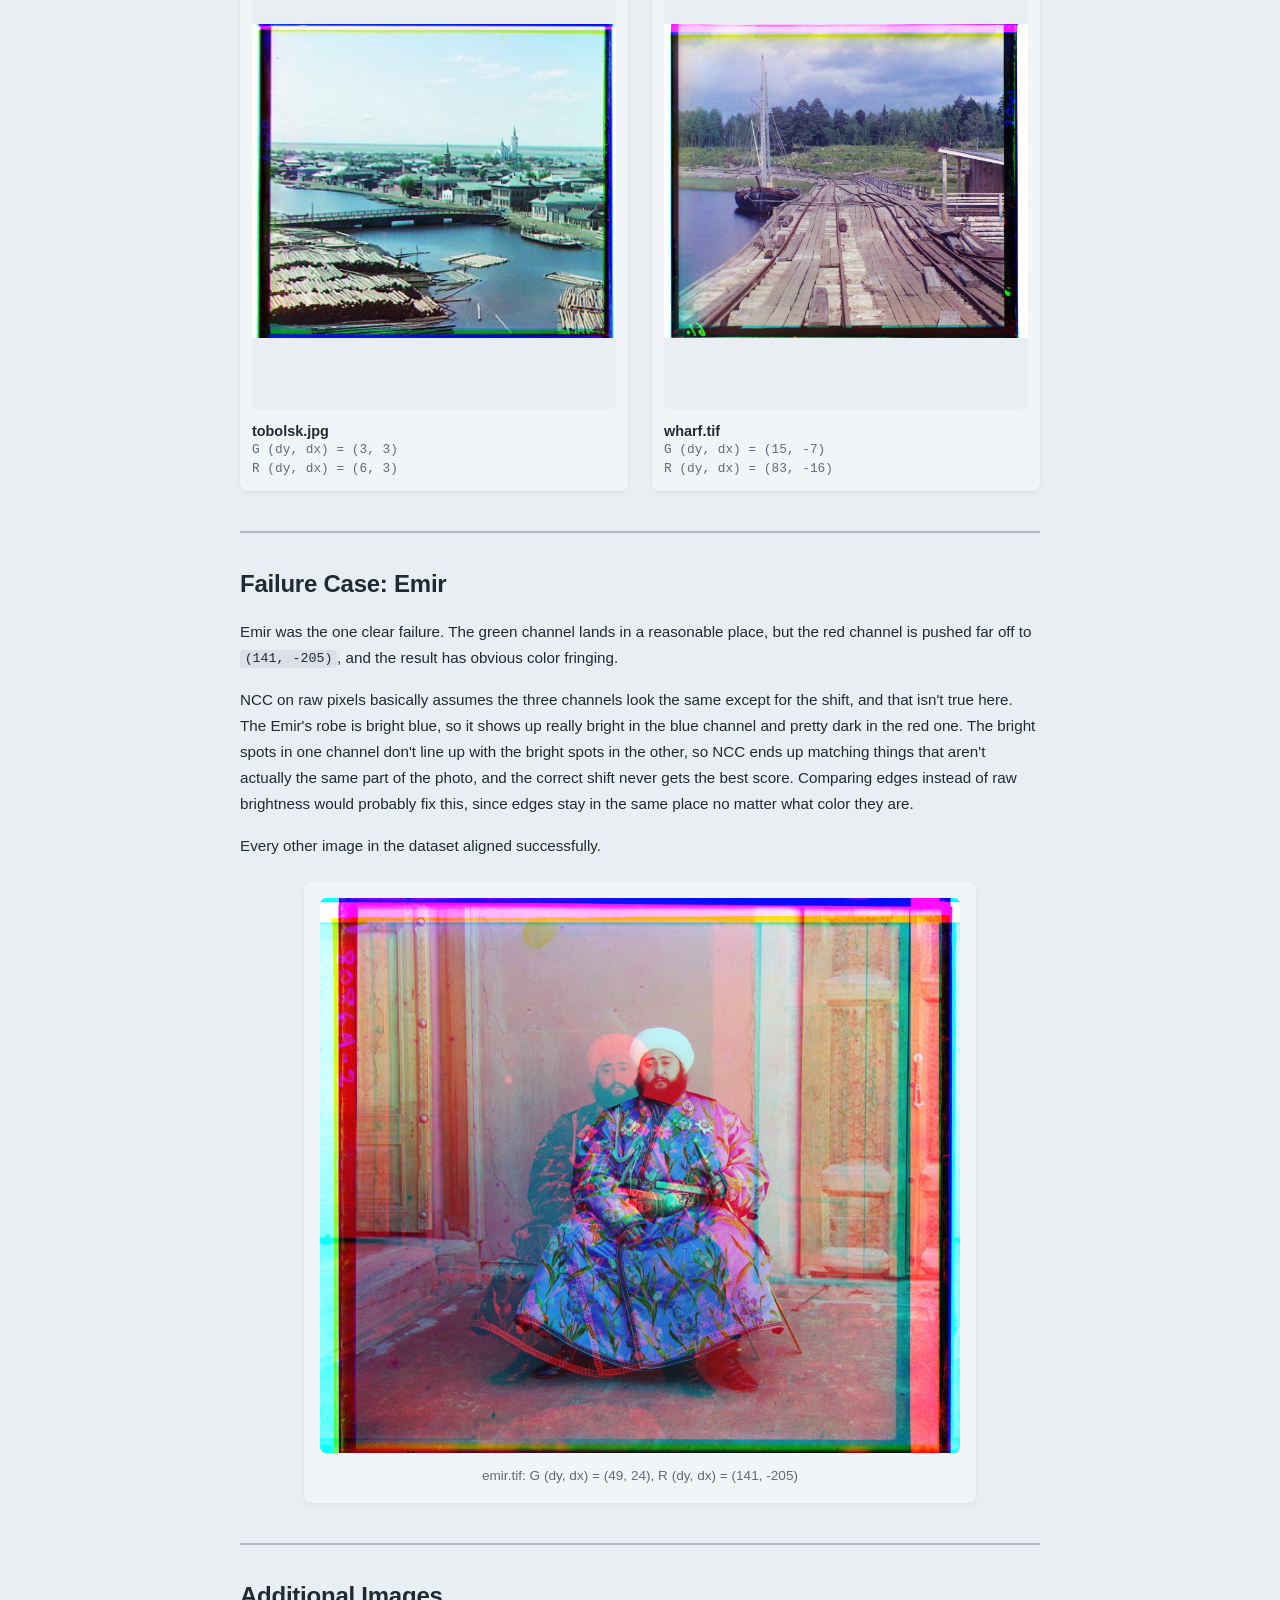
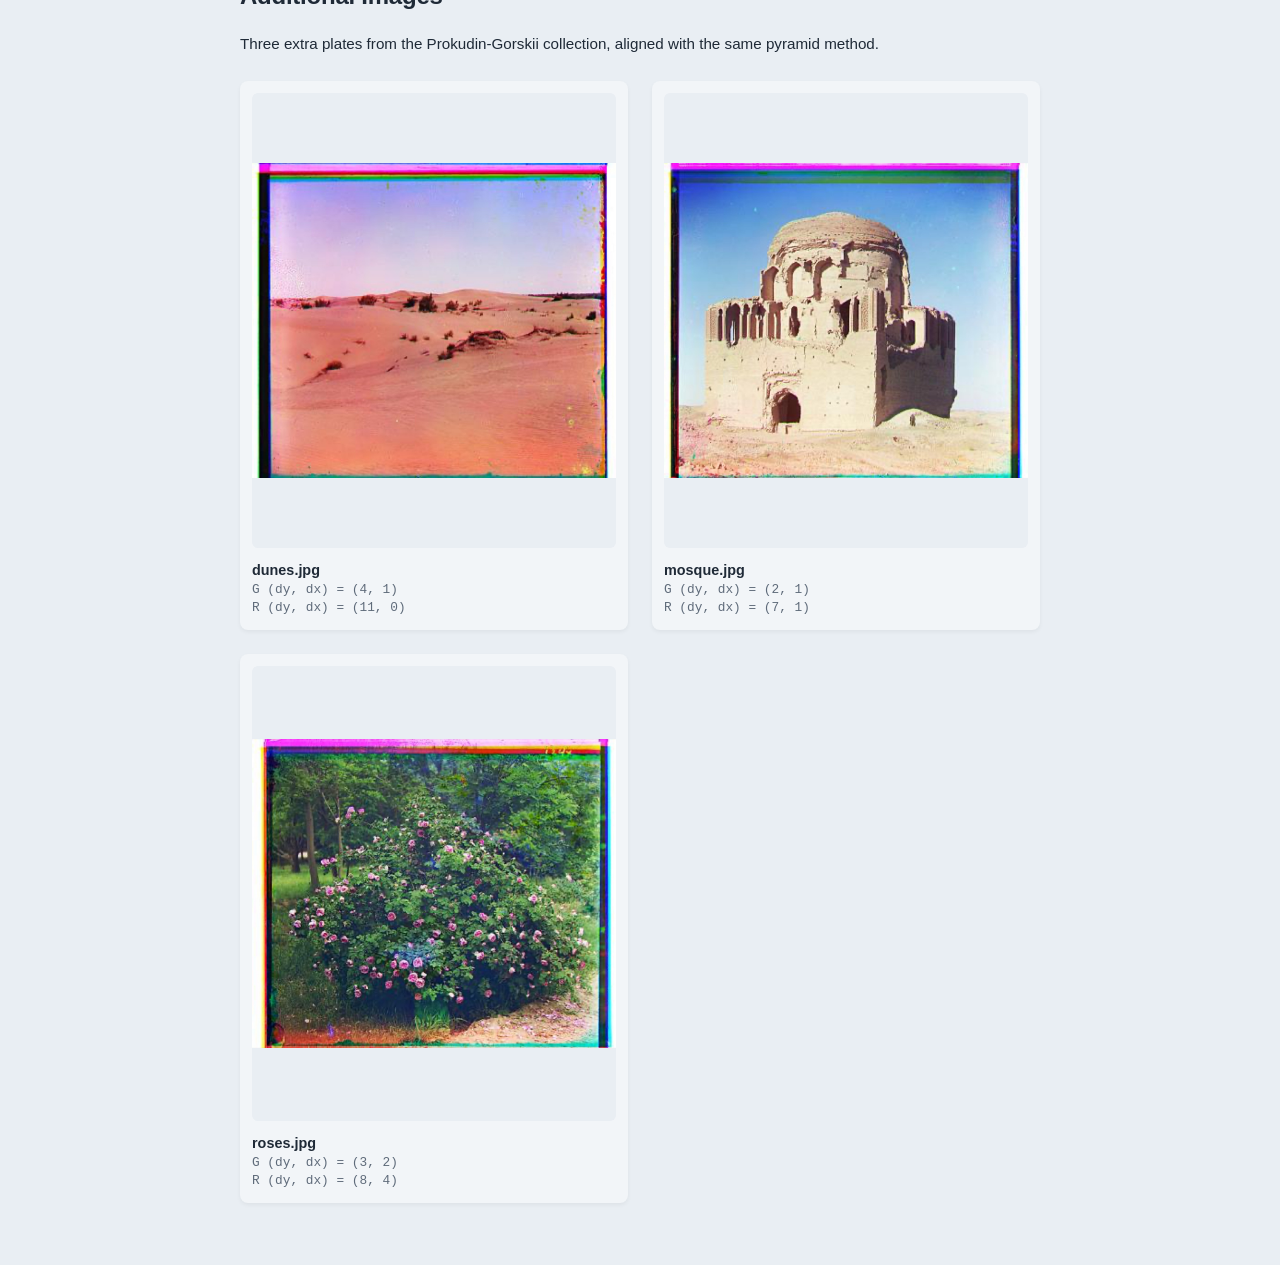
==== commit deeb8645: "Swap Project 1 additional images to dunes, mosque, roses Co-authored-by: Copilot App <223556219+Copi" ====
--- a/proj1/index.html
+++ b/proj1/index.html
@@ -214,27 +214,27 @@
             <p class="text">Three extra plates from the Prokudin-Gorskii collection, aligned with the same pyramid method.</p>
             <div class="result-grid">
                 <figure>
-                    <a class="zoom" href="media/additional/candlestick_pyramid.jpg"><img src="media/additional/candlestick_pyramid.jpg" alt="Candlestick, colorized" loading="lazy"></a>
-                    <figcaption>
-                        <span class="img-name">candlestick.jpg</span>
-                        <span class="offset">G (dy, dx) = (3, 0)</span>
-                        <span class="offset">R (dy, dx) = (6, 0)</span>
-                    </figcaption>
-                </figure>
-                <figure>
-                    <a class="zoom" href="media/additional/gruppa_pyramid.jpg"><img src="media/additional/gruppa_pyramid.jpg" alt="Gruppa, colorized" loading="lazy"></a>
-                    <figcaption>
-                        <span class="img-name">gruppa.jpg</span>
+                    <a class="zoom" href="media/additional/dunes_pyramid.jpg"><img src="media/additional/dunes_pyramid.jpg" alt="Dunes, colorized" loading="lazy"></a>
+                    <figcaption>
+                        <span class="img-name">dunes.jpg</span>
+                        <span class="offset">G (dy, dx) = (4, 1)</span>
+                        <span class="offset">R (dy, dx) = (11, 0)</span>
+                    </figcaption>
+                </figure>
+                <figure>
+                    <a class="zoom" href="media/additional/mosque_pyramid.jpg"><img src="media/additional/mosque_pyramid.jpg" alt="Mosque, colorized" loading="lazy"></a>
+                    <figcaption>
+                        <span class="img-name">mosque.jpg</span>
                         <span class="offset">G (dy, dx) = (2, 1)</span>
                         <span class="offset">R (dy, dx) = (7, 1)</span>
                     </figcaption>
                 </figure>
                 <figure>
-                    <a class="zoom" href="media/additional/kalganov_pyramid.jpg"><img src="media/additional/kalganov_pyramid.jpg" alt="Kalganov, colorized" loading="lazy"></a>
-                    <figcaption>
-                        <span class="img-name">kalganov.jpg</span>
-                        <span class="offset">G (dy, dx) = (2, -2)</span>
-                        <span class="offset">R (dy, dx) = (4, -2)</span>
+                    <a class="zoom" href="media/additional/roses_pyramid.jpg"><img src="media/additional/roses_pyramid.jpg" alt="Roses, colorized" loading="lazy"></a>
+                    <figcaption>
+                        <span class="img-name">roses.jpg</span>
+                        <span class="offset">G (dy, dx) = (3, 2)</span>
+                        <span class="offset">R (dy, dx) = (8, 4)</span>
                     </figcaption>
                 </figure>
             </div>
